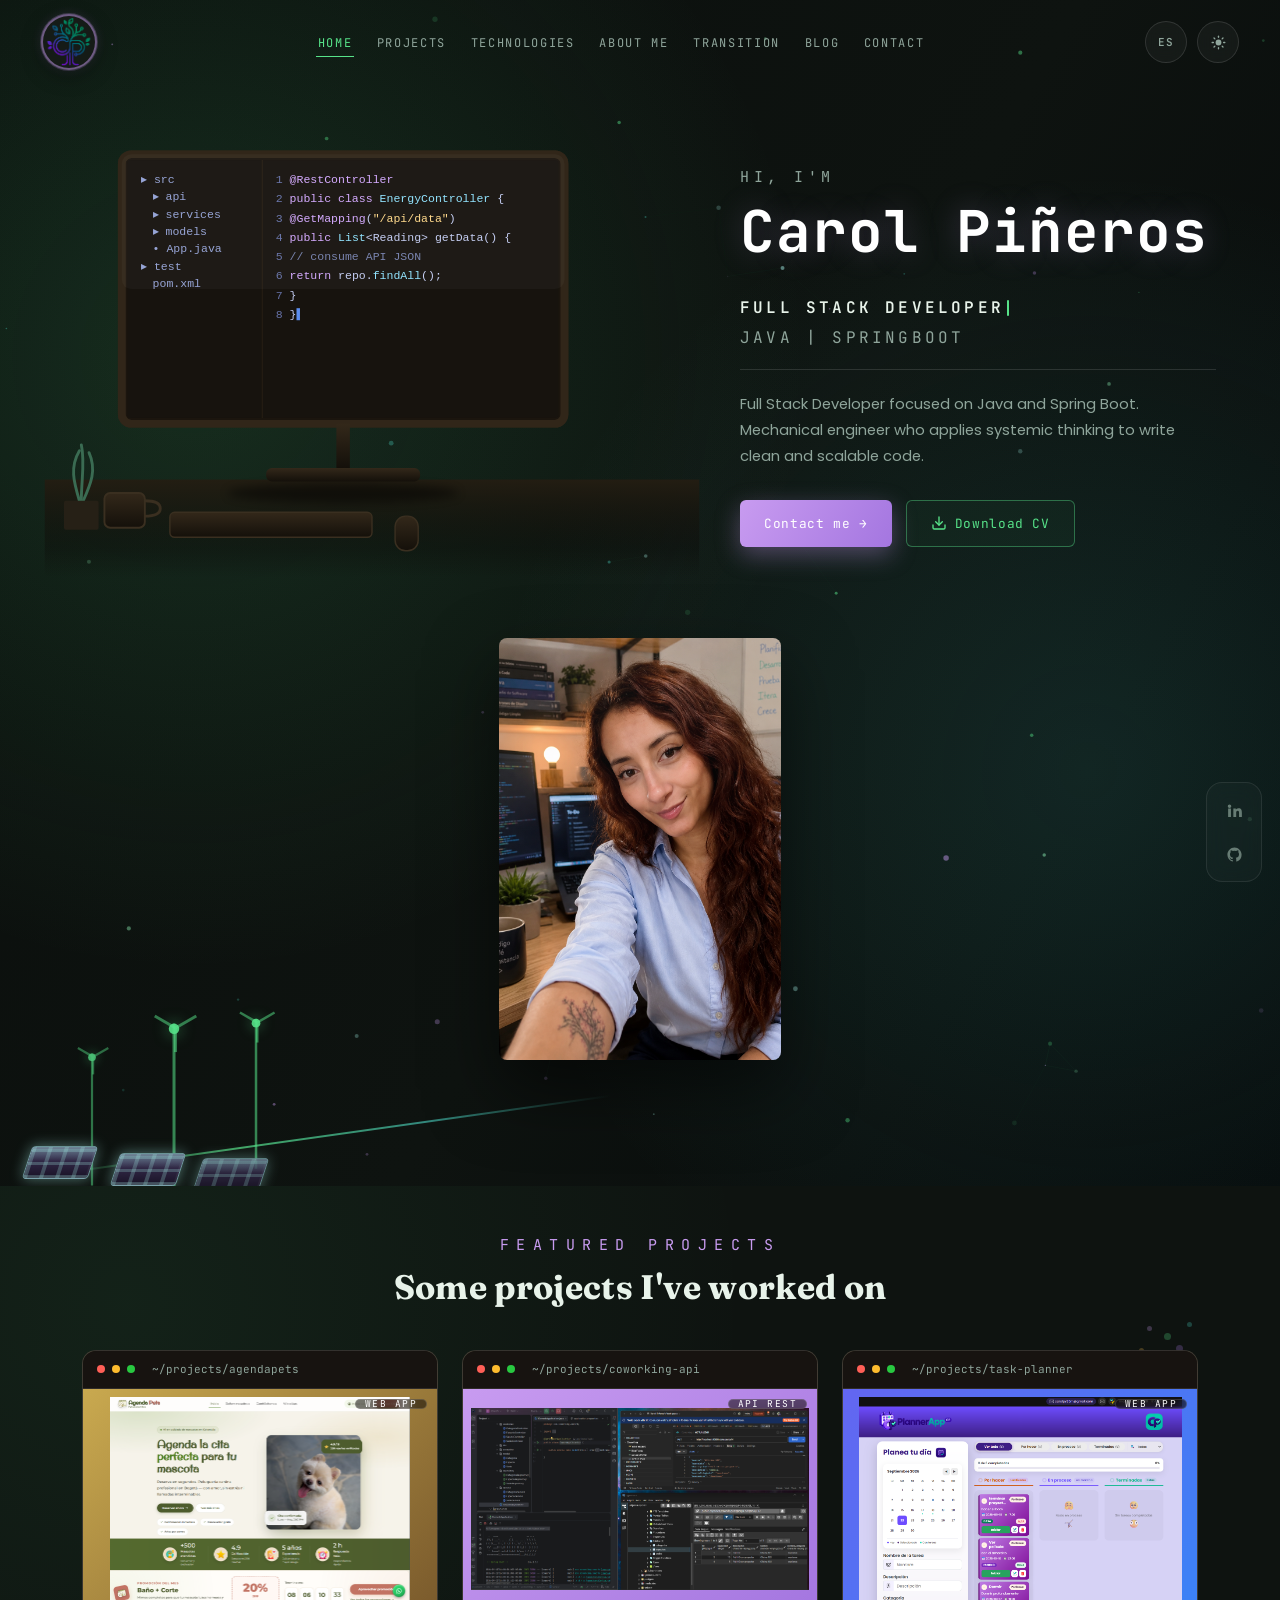
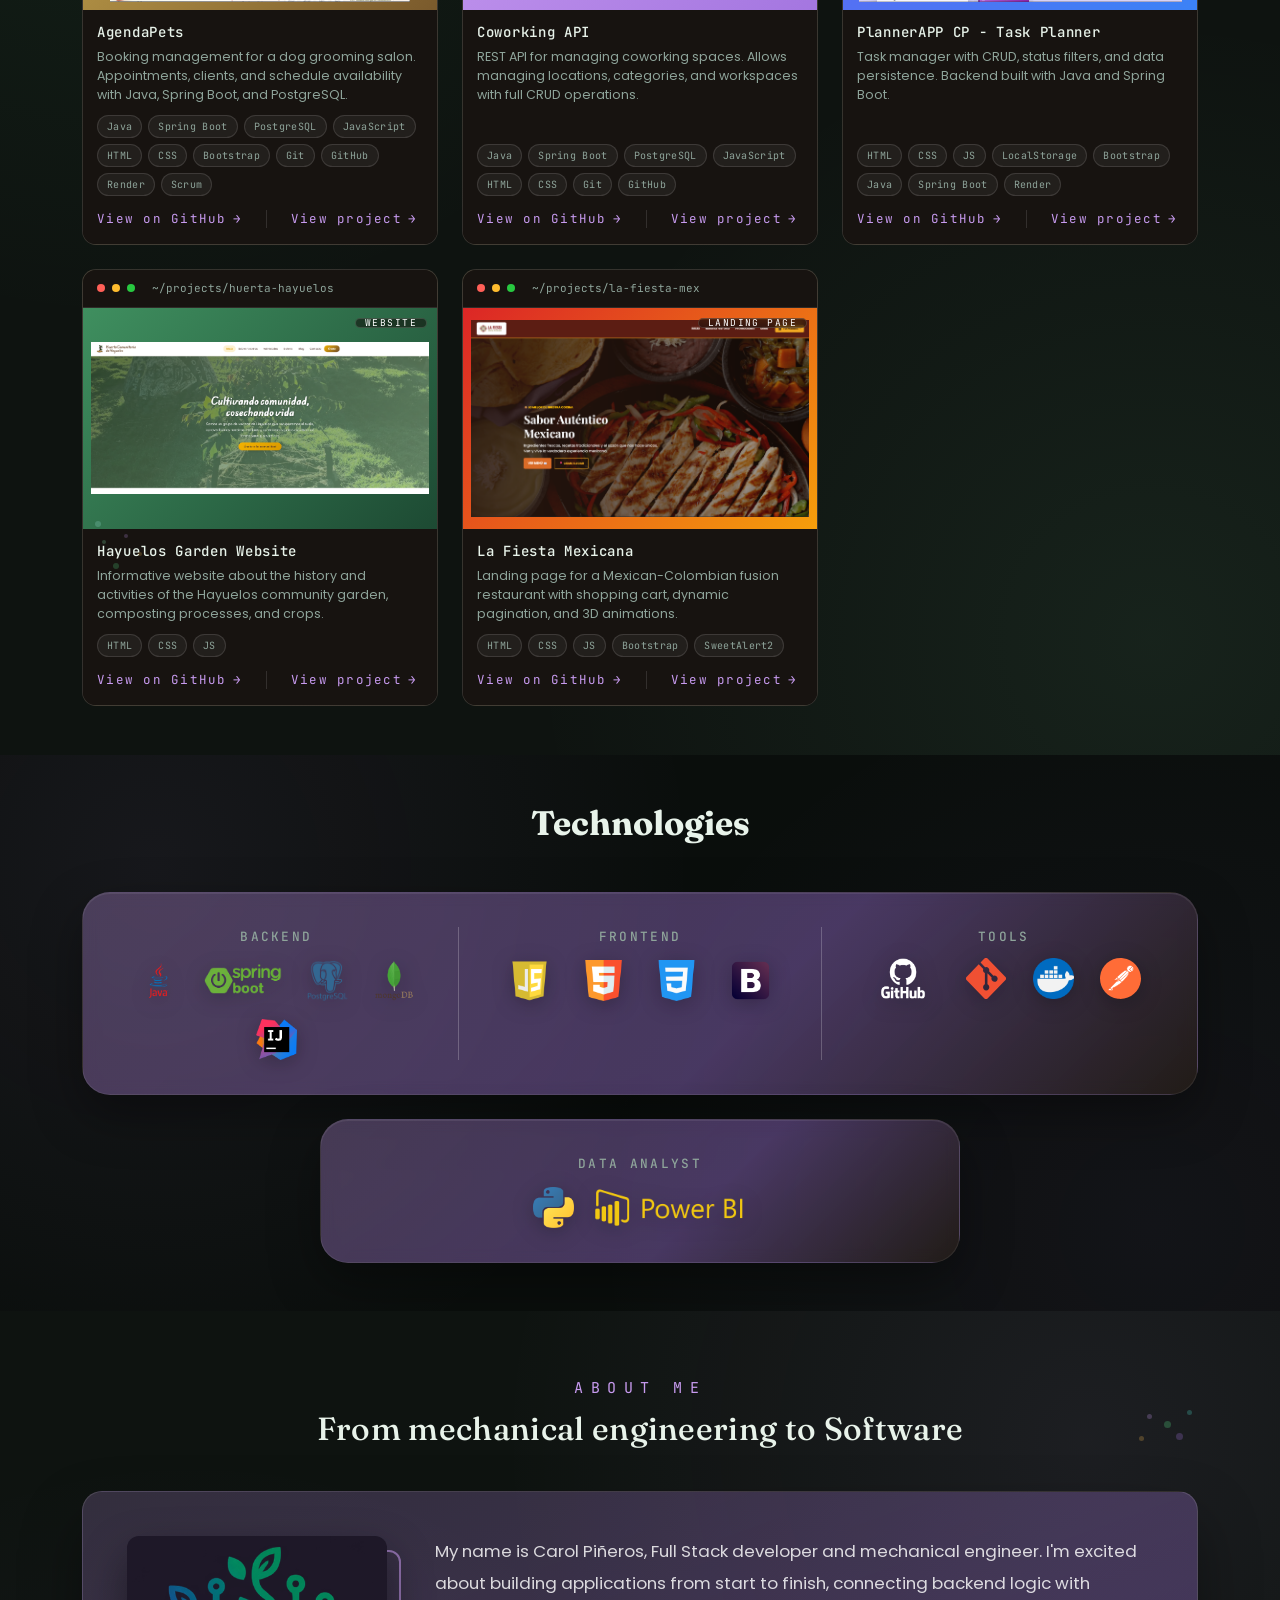
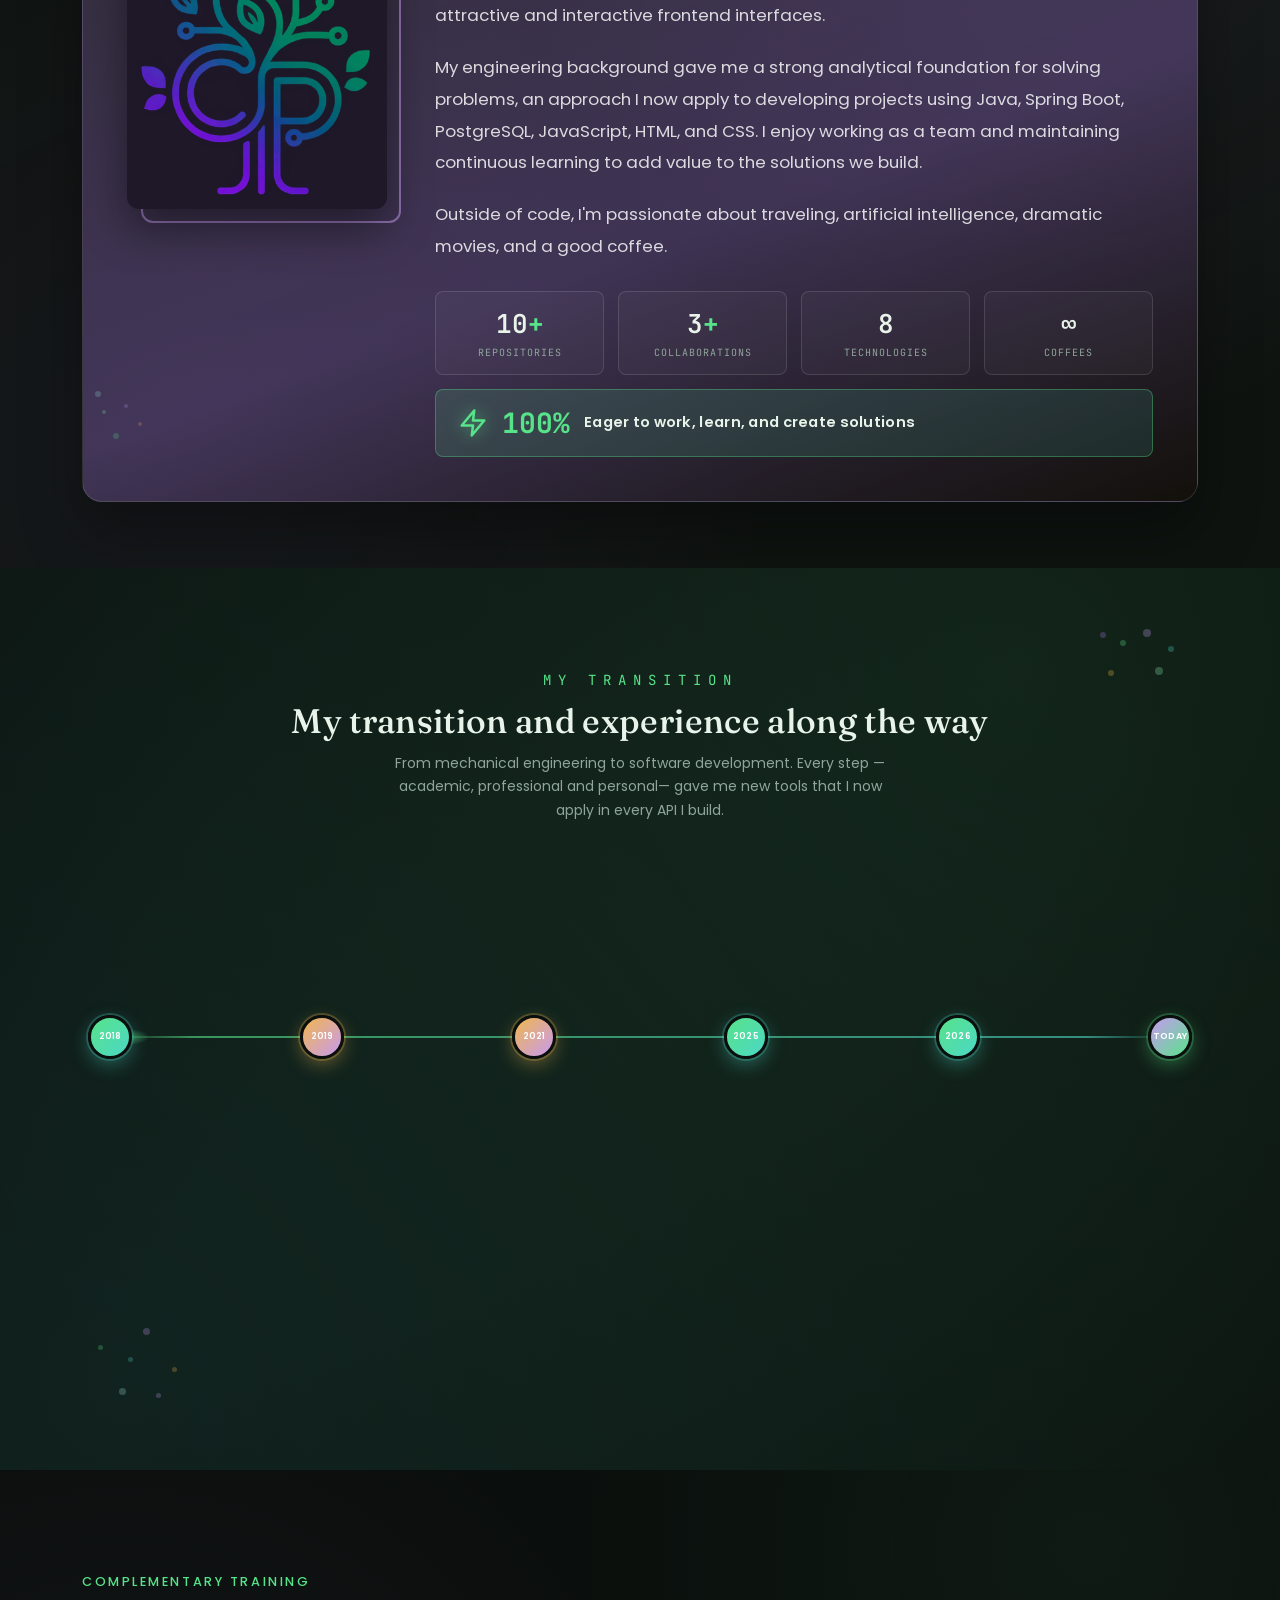
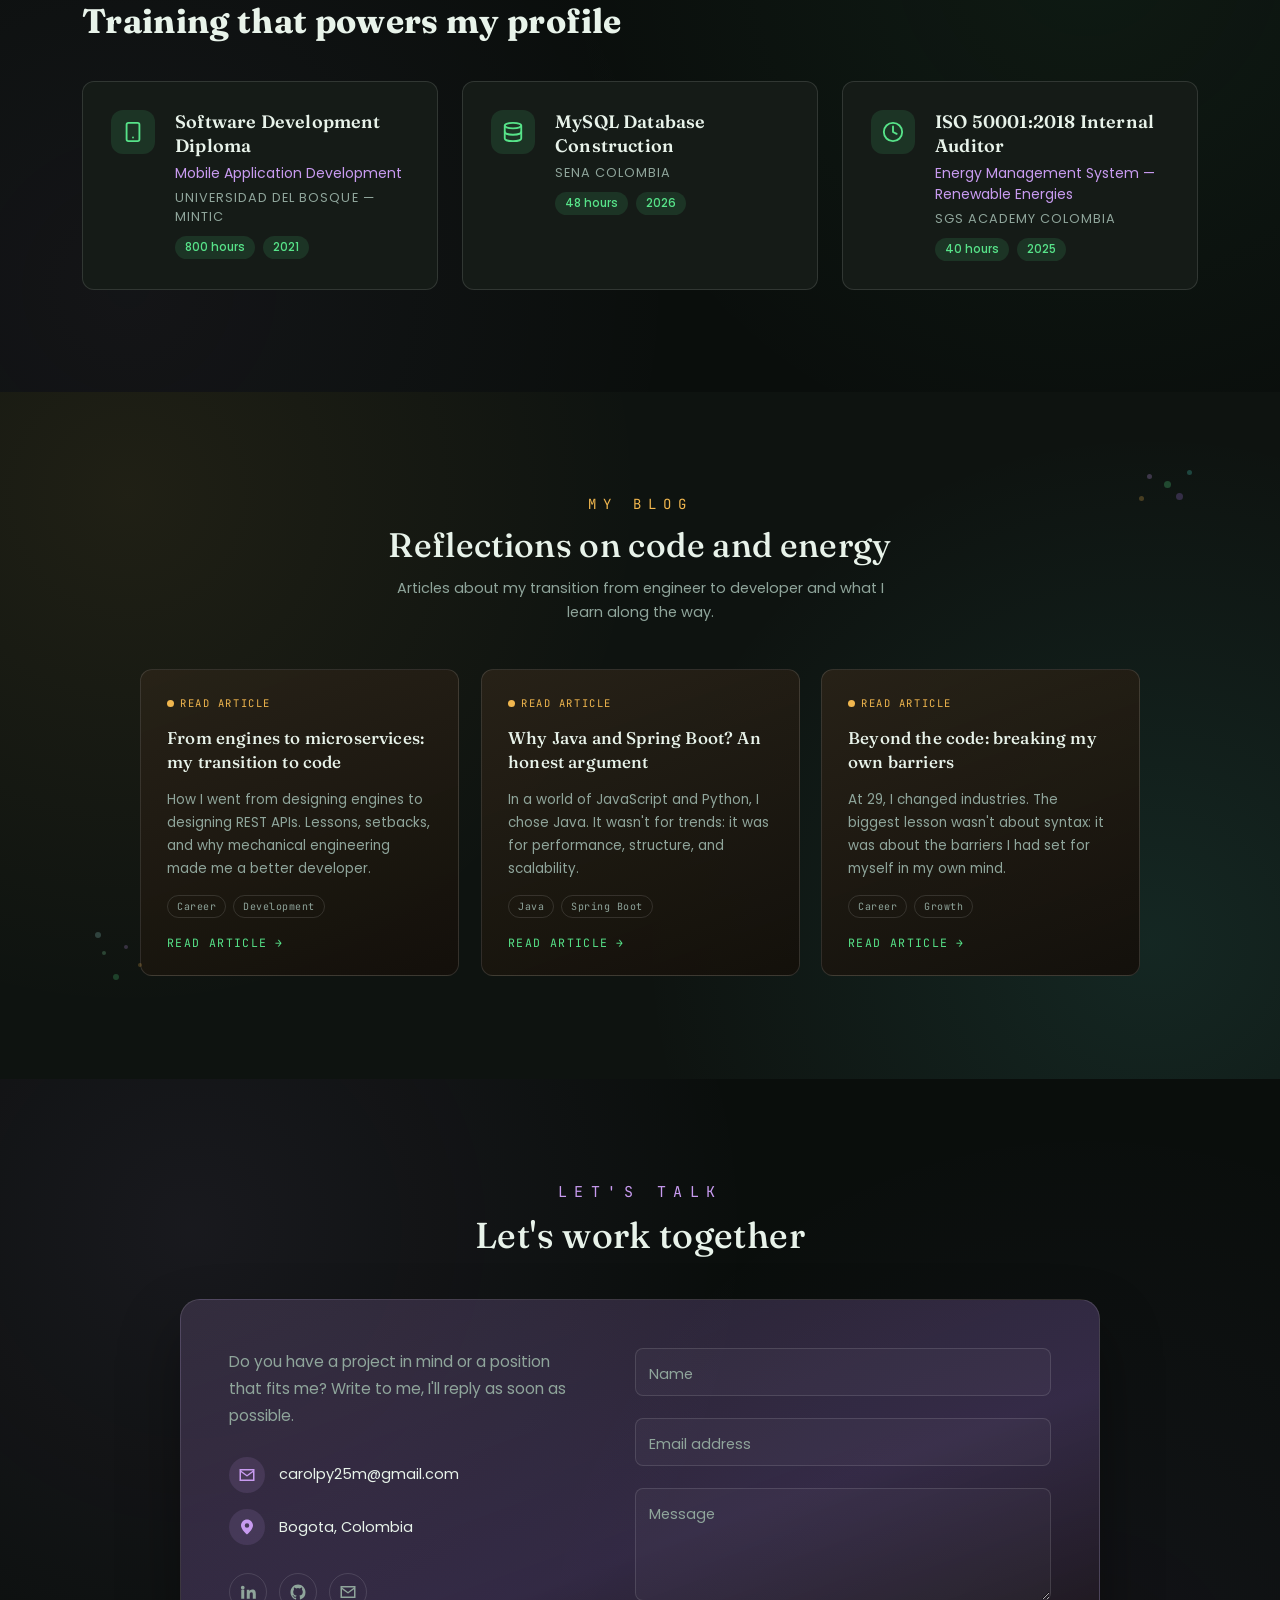
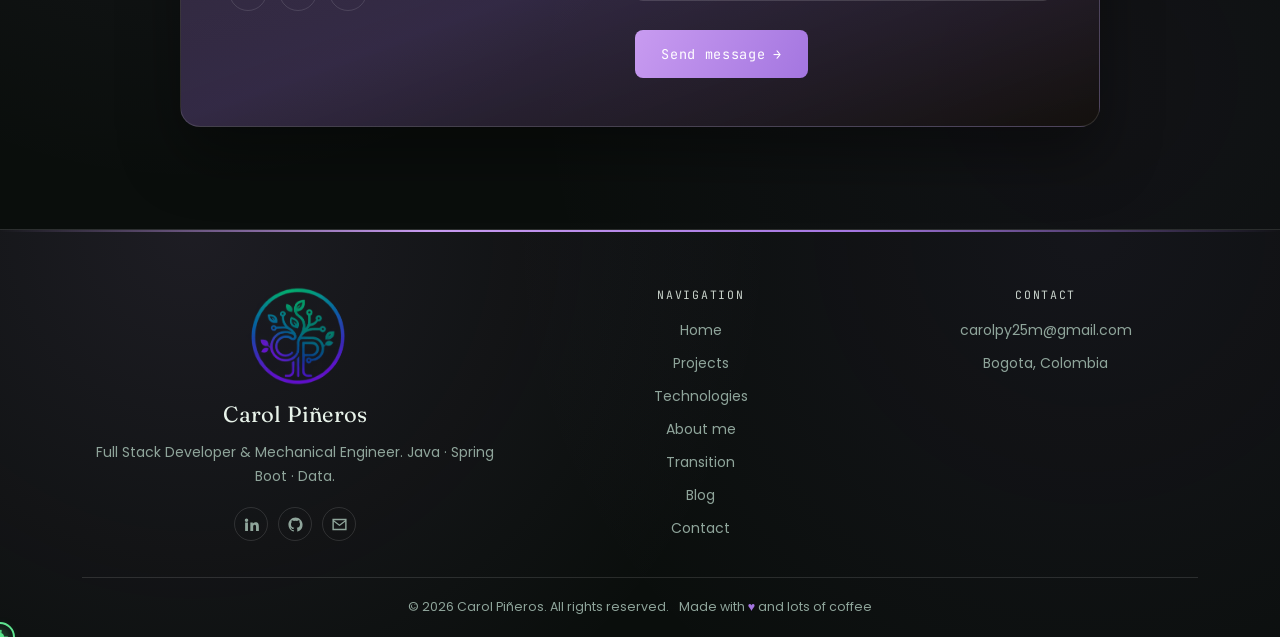
==== index-en.html @ 05fbf605 "correccion boton ver proyectos" ====
<!DOCTYPE html>
<html lang="en" data-theme="dark">

<head>
    <meta charset="UTF-8">
    <meta name="viewport" content="width=device-width, initial-scale=1.0">
    <title>Carol Piñeros — Full Stack Developer</title>
    <link rel="icon" type="image/png" href="./assets/img/logo_deg_sombra.png">
    <meta name="description" content="Carol Piñeros' portfolio — Full Stack Developer specialized in Java, Spring Boot, and backend development.">
    <meta name="keywords" content="Carol Pineros, Full Stack Developer, Java, Spring Boot, Backend, Bogota, Colombia, portfolio">
    <meta property="og:title" content="Carol Piñeros — Full Stack Developer">
    <meta property="og:description" content="Full Stack Developer specialized in Java and Spring Boot. Mechanical engineer with systemic thinking to build scalable solutions.">
    <meta property="og:type" content="website">
    <meta property="og:locale" content="en_US">
    <link rel="alternate" hreflang="en" href="index-en.html">
    <link rel="alternate" hreflang="es" href="index.html">
    <script>document.documentElement.classList.add('js-enabled');</script>
    <link href="https://fonts.googleapis.com/css2?family=Fraunces:opsz,wght@9..144,500;9..144,600;9..144,700&family=Poppins:wght@300;400;500;600;700&family=JetBrains+Mono:wght@400;500;600&display=swap" rel="stylesheet">
    <link href="https://cdn.jsdelivr.net/npm/bootstrap@5.3.2/dist/css/bootstrap.min.css" rel="stylesheet">
    <link rel="stylesheet" href="CSS/base/variables.css">
    <link rel="stylesheet" href="CSS/base/typography.css">
    <link rel="stylesheet" href="CSS/base/general.css">
    <link rel="stylesheet" href="CSS/secciones/nav-hero.css">
    <link rel="stylesheet" href="CSS/secciones/proyectos.css">
    <link rel="stylesheet" href="CSS/secciones/tecnologias.css">
    <link rel="stylesheet" href="CSS/secciones/sobre-mi.css">
    <link rel="stylesheet" href="CSS/secciones/contacto.css">
    <link rel="stylesheet" href="CSS/secciones/footer.css">
    <link rel="stylesheet" href="CSS/secciones/site-nav.css">
    <link rel="stylesheet" href="CSS/secciones/custom-cursor.css">
    <link rel="stylesheet" href="CSS/secciones/timeline.css">
    <link rel="stylesheet" href="CSS/secciones/formacion.css">
    <link rel="stylesheet" href="CSS/secciones/blog.css">
    <link rel="stylesheet" href="CSS/secciones/layout.css">
</head>

<body class="site-page">

<!-- ====================================================================
     NAVIGATION — minimalist navbar (desktop + mobile)
     ==================================================================== -->
<header class="site-nav" id="site-nav">
    <div class="site-nav-inner">

        <a class="nav-logo" href="#inicio" aria-label="Go to top">
            <img src="./assets/img/logo_minimalista.png" alt="Logo Carol Piñeros">
        </a>

        <nav class="nav-menu-wrap" aria-label="Main navigation">
            <ul class="nav-menu">
                <li><a href="#inicio" class="active">Home</a></li>
                <li><a href="#proyectos">Projects</a></li>
                <li><a href="#tecnologias">Technologies</a></li>
                <li><a href="#sobre-mi">About me</a></li>
                <li><a href="#timeline">Transition</a></li>
                <li><a href="#blog">Blog</a></li>
                <li><a href="#contacto">Contact</a></li>
            </ul>
        </nav>

        <div class="nav-actions">
            <a href="index.html" class="lang-toggle" aria-label="Cambiar a español" title="Español">ES</a>
            <button class="theme-toggle" aria-label="Toggle theme">
                <svg class="icon-sun" viewBox="0 0 24 24" fill="currentColor" aria-hidden="true"><circle cx="12" cy="12" r="4.1"/><g><rect x="11.05" y="2.1" width="1.9" height="3.6" rx="0.95"/><rect x="11.05" y="2.1" width="1.9" height="3.6" rx="0.95" transform="rotate(45 12 12)"/><rect x="11.05" y="2.1" width="1.9" height="3.6" rx="0.95" transform="rotate(90 12 12)"/><rect x="11.05" y="2.1" width="1.9" height="3.6" rx="0.95" transform="rotate(135 12 12)"/><rect x="11.05" y="2.1" width="1.9" height="3.6" rx="0.95" transform="rotate(180 12 12)"/><rect x="11.05" y="2.1" width="1.9" height="3.6" rx="0.95" transform="rotate(225 12 12)"/><rect x="11.05" y="2.1" width="1.9" height="3.6" rx="0.95" transform="rotate(270 12 12)"/><rect x="11.05" y="2.1" width="1.9" height="3.6" rx="0.95" transform="rotate(315 12 12)"/></g></svg>
                <svg class="icon-moon" viewBox="0 0 24 24" fill="currentColor" aria-hidden="true"><path d="M12 3a9 9 0 1 0 9 9 8 8 0 0 1-9-9Z"/></svg>
            </button>
            <button class="nav-toggle" id="nav-toggle" aria-label="Open menu" aria-expanded="false" aria-controls="nav-drawer">
                <span></span><span></span><span></span>
            </button>
        </div>

    </div>
</header>

<!-- Mobile full-screen drawer -->
<div class="nav-drawer" id="nav-drawer" aria-hidden="true">
    <ul>
        <li><a href="#inicio">Home</a></li>
        <li><a href="#proyectos">Projects</a></li>
        <li><a href="#tecnologias">Technologies</a></li>
        <li><a href="#sobre-mi">About me</a></li>
        <li><a href="#timeline">Transition</a></li>
        <li><a href="#blog">Blog</a></li>
        <li><a href="#contacto">Contact</a></li>
    </ul>
</div>

<!-- Floating social links — bottom right corner -->
<div class="site-social" aria-label="Social networks">
    <a href="https://linkedin.com/in/carol-pineros-dev" target="_blank" rel="noopener" aria-label="LinkedIn">
        <svg viewBox="0 0 24 24"><path fill="currentColor" d="M4.98 3.5a2.5 2.5 0 1 1 0 5 2.5 2.5 0 0 1 0-5zM3 9h4v12H3V9zm7 0h3.8v1.7h.05c.53-1 1.83-2.05 3.77-2.05 4.03 0 4.78 2.65 4.78 6.1V21h-4v-5.6c0-1.34-.02-3.06-1.87-3.06-1.87 0-2.16 1.46-2.16 2.96V21h-4V9z"/></svg>
    </a>
    <a href="https://github.com/CarolPinerosTrujillo" target="_blank" rel="noopener" aria-label="GitHub">
        <svg viewBox="0 0 24 24"><path fill="currentColor" d="M12 2C6.48 2 2 6.58 2 12.25c0 4.53 2.87 8.37 6.84 9.73.5.1.68-.22.68-.49v-1.9c-2.78.62-3.37-1.36-3.37-1.36-.45-1.18-1.11-1.5-1.11-1.5-.9-.63.07-.62.07-.62 1 .07 1.53 1.06 1.53 1.06.9 1.57 2.34 1.12 2.91.86.09-.66.35-1.12.63-1.38-2.22-.26-4.56-1.14-4.56-5.05 0-1.12.39-2.03 1.03-2.75-.1-.26-.45-1.31.1-2.73 0 0 .84-.28 2.75 1.05a9.3 9.3 0 0 1 5 0c1.91-1.33 2.75-1.05 2.75-1.05.55 1.42.2 2.47.1 2.73.64.72 1.03 1.63 1.03 2.75 0 3.92-2.34 4.78-4.57 5.04.36.32.68.94.68 1.9v2.82c0 .27.18.6.69.49A10.03 10.03 0 0 0 22 12.25C22 6.58 17.52 2 12 2z"/></svg>
    </a>
</div>


<!-- ====================================================================
     HERO
     ==================================================================== -->
<section class="banner" id="inicio">
    <canvas id="energy-particles"></canvas>

    <div class="banner-inner">
        <div class="desk-scene">
            <svg viewBox="0 0 640 460" xmlns="http://www.w3.org/2000/svg">
                <defs>
                    <linearGradient id="metalGrad" x1="0" y1="0" x2="0" y2="1">
                        <stop offset="0" stop-color="var(--scene-metal-hi)"/>
                        <stop offset="1" stop-color="var(--scene-metal-lo)"/>
                    </linearGradient>
                    <linearGradient id="deskGrad" x1="0" y1="0" x2="0" y2="1">
                        <stop offset="0" stop-color="var(--scene-desk-hi)" stop-opacity=".95"/>
                        <stop offset=".7" stop-color="var(--scene-desk-lo)" stop-opacity=".35"/>
                        <stop offset="1" stop-color="var(--scene-desk-lo)" stop-opacity="0"/>
                    </linearGradient>
                    <filter id="softBlur" x="-50%" y="-50%" width="200%" height="200%">
                        <feGaussianBlur stdDeviation="5"/>
                    </filter>
                    <clipPath id="screenClip">
                        <rect x="66" y="26" width="448" height="268" rx="4"/>
                    </clipPath>
                </defs>
                <rect x="-20" y="358" width="680" height="102" fill="url(#deskGrad)"/>
                <ellipse cx="290" cy="372" rx="120" ry="10" fill="#000" opacity=".45" filter="url(#softBlur)"/>
                <g>
                    <path d="M16 380 C10 360 6 345 16 328" stroke="#3a6b52" stroke-width="3" fill="none" stroke-linecap="round"/>
                    <path d="M18 380 C18 358 22 340 18 322" stroke="#3a6b52" stroke-width="3" fill="none" stroke-linecap="round"/>
                    <path d="M20 380 C28 362 34 348 26 330" stroke="#3a6b52" stroke-width="3" fill="none" stroke-linecap="round"/>
                    <rect x="0" y="380" width="36" height="30" rx="2" fill="var(--scene-pot)"/>
                </g>
                <g>
                    <rect x="42" y="372" width="42" height="36" rx="6" fill="url(#metalGrad)" stroke="var(--scene-metal-line)" stroke-width="2"/>
                    <path d="M84 380 q16 0 16 8 t-16 8" fill="none" stroke="var(--scene-metal-line)" stroke-width="3"/>
                </g>
                <rect x="60" y="20" width="460" height="280" rx="10" fill="var(--scene-laptop)" stroke="var(--scene-lapedge)" stroke-width="8"/>
                <g clip-path="url(#screenClip)">
                    <rect x="66" y="26" width="448" height="268" fill="var(--scene-screen)"/>
                    <rect x="66" y="26" width="140" height="268" fill="var(--scene-screen)"/>
                    <line x1="206" y1="26" x2="206" y2="294" stroke="var(--scene-gutter)" stroke-width="1"/>
                    <text x="80" y="50" font-size="12" fill="#93a1d4">▸ src</text>
                    <text x="92" y="68" font-size="12" fill="#93a1d4">▸ api</text>
                    <text x="92" y="86" font-size="12" fill="#93a1d4">▸ services</text>
                    <text x="92" y="104" font-size="12" fill="#93a1d4">▸ models</text>
                    <text x="92" y="122" font-size="12" fill="#93a1d4">• App.java</text>
                    <text x="80" y="140" font-size="12" fill="#93a1d4">▸ test</text>
                    <text x="92" y="158" font-size="12" fill="#93a1d4">pom.xml</text>
                    <text x="220" y="50" font-size="12"><tspan fill="#6672a8">1  </tspan><tspan fill="#d3a8ff">@RestController</tspan></text>
                    <text x="220" y="70" font-size="12"><tspan fill="#6672a8">2  </tspan><tspan fill="#d3a8ff">public class</tspan><tspan fill="#8fe3ff"> EnergyController</tspan><tspan fill="#c3ccf2"> {</tspan></text>
                    <text x="220" y="90" font-size="12"><tspan fill="#6672a8">3  </tspan><tspan fill="#c3ccf2">  </tspan><tspan fill="#d3a8ff">@GetMapping</tspan><tspan fill="#c3ccf2">(</tspan><tspan fill="#ffd889">"/api/data"</tspan><tspan fill="#c3ccf2">)</tspan></text>
                    <text x="220" y="110" font-size="12"><tspan fill="#6672a8">4  </tspan><tspan fill="#c3ccf2">  </tspan><tspan fill="#d3a8ff">public</tspan><tspan fill="#8fe3ff"> List</tspan><tspan fill="#c3ccf2">&lt;Reading&gt; getData() {</tspan></text>
                    <text x="220" y="130" font-size="12"><tspan fill="#6672a8">5  </tspan><tspan fill="#7580ad">      // consume API JSON</tspan></text>
                    <text x="220" y="150" font-size="12"><tspan fill="#6672a8">6  </tspan><tspan fill="#c3ccf2">    </tspan><tspan fill="#d3a8ff">return</tspan><tspan fill="#c3ccf2"> repo.</tspan><tspan fill="#8fe3ff">findAll</tspan><tspan fill="#c3ccf2">();</tspan></text>
                    <text x="220" y="170" font-size="12"><tspan fill="#6672a8">7  </tspan><tspan fill="#c3ccf2">  }</tspan></text>
                    <text x="220" y="190" font-size="12"><tspan fill="#6672a8">8  </tspan><tspan fill="#c3ccf2">}</tspan><tspan class="cursor" fill="#5b8def">▌</tspan></text>
                </g>
                <rect x="60" y="20" width="460" height="280" rx="10" fill="none" stroke="var(--scene-lapedge)" stroke-width="8"/>
                <rect x="60" y="20" width="460" height="140" rx="10" fill="#ffffff" opacity=".03"/>
                <rect x="283" y="300" width="14" height="46" fill="url(#metalGrad)"/>
                <rect x="210" y="346" width="160" height="14" rx="6" fill="url(#metalGrad)"/>
                <rect x="110" y="392" width="210" height="26" rx="5" fill="url(#metalGrad)" stroke="var(--scene-metal-line)" stroke-width="1.5"/>
                <rect x="344" y="396" width="24" height="36" rx="11" fill="url(#metalGrad)" stroke="var(--scene-metal-line)" stroke-width="1.5"/>
            </svg>
        </div>

        <div class="content">
            <div class="eyebrow">HI, I'M</div>
            <h1 class="name">Carol Piñeros</h1>
            <div class="role">
                <b id="typewriter-role" data-phrases="FULL STACK DEVELOPER|JAVA & SPRING BOOT|MECHANICAL ENGINEER">FULL STACK DEVELOPER</b><br>
                JAVA&nbsp;|&nbsp;SPRINGBOOT
            </div>
            <p class="intro">
                Full Stack Developer focused on Java and Spring Boot. Mechanical engineer who applies systemic thinking to write clean and scalable code.
            </p>
            <div class="cta-group">
                <a href="#contacto" class="btn-cta btn-primary-cta">Contact me →</a>
                <a href="./assets/documents/CV_CarolPineros_EN.pdf" class="btn-cta btn-cv" target="_blank" rel="noopener">
                    <svg viewBox="0 0 24 24" width="16" height="16" fill="none" stroke="currentColor" stroke-width="2" stroke-linecap="round" stroke-linejoin="round"><path d="M21 15v4a2 2 0 0 1-2 2H5a2 2 0 0 1-2-2v-4"/><polyline points="7 10 12 15 17 10"/><line x1="12" y1="15" x2="12" y2="3"/></svg>
                    Download CV
                </a>
            </div>
        </div>

        <div class="photo-card" style="background-image:url('./assets/img/carol2.png');">
            <div class="card-shine"></div>
        </div>
    </div>

    <div class="energy-scene">
        <div class="diagonal-glow"></div>
        <div class="turbine t1"><div class="pole"></div><div class="hub"></div><div class="blades"><div class="blade"></div><div class="blade"></div><div class="blade"></div></div></div>
        <div class="turbine t2"><div class="pole"></div><div class="hub"></div><div class="blades"><div class="blade"></div><div class="blade"></div><div class="blade"></div></div></div>
        <div class="turbine t3"><div class="pole"></div><div class="hub"></div><div class="blades"><div class="blade"></div><div class="blade"></div><div class="blade"></div></div></div>
        <div class="solar">
            <div class="panel p3"></div>
            <div class="panel p2"></div>
            <div class="panel p1"></div>
        </div>
    </div>
</section>


<!-- ====================================================================
     PROJECTS — 3 per row
     ==================================================================== -->
<section id="proyectos" class="py-5 proj-section has-particles">
    <div class="container">
        <div class="proj-heading reveal">
            <div class="proj-eyebrow">FEATURED PROJECTS</div>
            <h2 class="proj-title">Some projects I've worked on</h2>
        </div>

        <div class="row g-4 proj-row">
            <!-- AgendaPets -->
            <div class="col-md-6 col-lg-4">
                <article class="proj-card reveal">
                    <div class="proj-winbar">
                        <span class="dot dot-r"></span><span class="dot dot-y"></span><span class="dot dot-g"></span>
                        <span class="proj-path">~/projects/agendapets</span>
                    </div>
                    <a href="https://agenda-pets-pi.vercel.app/" class="proj-thumb-link" target="_blank" aria-label="View project AgendaPets">
                        <div class="proj-thumb proj-thumb--pets">
                            <span class="proj-tag">WEB APP</span>
                            <img src="./assets/img/agendapets.png" alt="AgendaPets" class="proj-img">
                        </div>
                    </a>
                    <div class="proj-body">
                        <h3 class="proj-name">AgendaPets</h3>
                        <p class="proj-desc">Booking management for a dog grooming salon. Appointments, clients, and schedule availability with Java, Spring Boot, and PostgreSQL.</p>
                        <div class="proj-stack">
                            <span class="chip">Java</span><span class="chip">Spring Boot</span><span class="chip">PostgreSQL</span><span class="chip">JavaScript</span><span class="chip">HTML</span><span class="chip">CSS</span><span class="chip">Bootstrap</span><span class="chip">Git</span><span class="chip">GitHub</span><span class="chip">Render</span><span class="chip">Scrum</span>
                        </div>
                        <div class="proj-actions">
                            <a href="https://github.com/AgendaPets" class="proj-link" target="_blank" rel="noopener"><span>View on GitHub</span> <span class="arrow">→</span></a>
                            <a href="https://agenda-pets-pi.vercel.app/" class="proj-link" target="_blank"><span>View project</span> <span class="arrow">→</span></a>
                        </div>
                    </div>
                </article>
            </div>

            <!-- Coworking API -->
            <div class="col-md-6 col-lg-4">
                <article class="proj-card reveal reveal-delay-1">
                    <div class="proj-winbar">
                        <span class="dot dot-r"></span><span class="dot dot-y"></span><span class="dot dot-g"></span>
                        <span class="proj-path">~/projects/coworking-api</span>
                    </div>
                    <a href="https://github.com/CarolPinerosTrujillo/Coworking_API_Java" class="proj-thumb-link" target="_blank" aria-label="View project Coworking API">
                        <div class="proj-thumb proj-thumb--energy">
                            <span class="proj-tag">API REST</span>
                            <img src="./assets/img/coworkAPI.png" alt="Coworking API" class="proj-img">
                        </div>
                    </a>
                    <div class="proj-body">
                        <h3 class="proj-name">Coworking API</h3>
                        <p class="proj-desc">REST API for managing coworking spaces. Allows managing locations, categories, and workspaces with full CRUD operations.</p>
                        <div class="proj-stack">
                            <span class="chip">Java</span><span class="chip">Spring Boot</span><span class="chip">PostgreSQL</span><span class="chip">JavaScript</span><span class="chip">HTML</span><span class="chip">CSS</span><span class="chip">Git</span><span class="chip">GitHub</span>
                        </div>
                        <div class="proj-actions">
                            <a href="https://github.com/CarolPinerosTrujillo/Coworking_API_Java" class="proj-link" target="_blank" rel="noopener"><span>View on GitHub</span> <span class="arrow">→</span></a>
                            <a href="https://github.com/CarolPinerosTrujillo/Coworking_API_Java" class="proj-link" target="_blank"><span>View project</span> <span class="arrow">→</span></a>
                        </div>
                    </div>
                </article>
            </div>

            <!-- Task Planner -->
            <div class="col-md-6 col-lg-4">
                <article class="proj-card reveal reveal-delay-2">
                    <div class="proj-winbar">
                        <span class="dot dot-r"></span><span class="dot dot-y"></span><span class="dot dot-g"></span>
                        <span class="proj-path">~/projects/task-planner</span>
                    </div>
                    <a href="https://carolpinerostrujillo.github.io/Web_planificadorTareas/" class="proj-thumb-link" target="_blank" aria-label="View project Task Planner">
                        <div class="proj-thumb proj-thumb--planner">
                            <span class="proj-tag">WEB APP</span>
                            <img src="./assets/img/plannerapp.png" alt="Task Planner" class="proj-img">
                        </div>
                    </a>
                    <div class="proj-body">
                        <h3 class="proj-name">PlannerAPP CP - Task Planner</h3>
                        <p class="proj-desc">Task manager with CRUD, status filters, and data persistence. Backend built with Java and Spring Boot.</p>
                        <div class="proj-stack">
                            <span class="chip">HTML</span><span class="chip">CSS</span><span class="chip">JS</span><span class="chip">LocalStorage</span><span class="chip">Bootstrap</span>
                            <span class="chip">Java</span><span class="chip">Spring Boot</span><span class="chip">Render</span>
                        </div>
                        <div class="proj-actions">
                            <a href="https://github.com/CarolPinerosTrujillo/Web_planificadorTareas" class="proj-link" target="_blank" rel="noopener"><span>View on GitHub</span> <span class="arrow">→</span></a>
                            <a href="https://carolpinerostrujillo.github.io/Web_planificadorTareas/" class="proj-link" target="_blank"><span>View project</span> <span class="arrow">→</span></a>
                        </div>
                    </div>
                </article>
            </div>

            <!-- Huerta Hayuelos -->
            <div class="col-md-6 col-lg-4">
                <article class="proj-card reveal">
                    <div class="proj-winbar">
                        <span class="dot dot-r"></span><span class="dot dot-y"></span><span class="dot dot-g"></span>
                        <span class="proj-path">~/projects/huerta-hayuelos</span>
                    </div>
                    <a href="https://carolpinerostrujillo.github.io/HuertaComunitaria/" class="proj-thumb-link" target="_blank" aria-label="View project Huerta Hayuelos">
                        <div class="proj-thumb proj-thumb--garden">
                            <span class="proj-tag">WEBSITE</span>
                            <img src="./assets/img/huertahayuelosweb.png" alt="Huerta Hayuelos" class="proj-img">
                        </div>
                    </a>
                    <div class="proj-body">
                        <h3 class="proj-name">Hayuelos Garden Website</h3>
                        <p class="proj-desc">Informative website about the history and activities of the Hayuelos community garden, composting processes, and crops.</p>
                        <div class="proj-stack">
                            <span class="chip">HTML</span><span class="chip">CSS</span><span class="chip">JS</span>
                        </div>
                        <div class="proj-actions">
                            <a href="https://github.com/CarolPinerosTrujillo/HuertaComunitaria" class="proj-link" target="_blank" rel="noopener"><span>View on GitHub</span> <span class="arrow">→</span></a>
                            <a href="https://carolpinerostrujillo.github.io/HuertaComunitaria/" target="_blank" class="proj-link"><span>View project</span> <span class="arrow">→</span></a>
                        </div>
                    </div>
                </article>
            </div>

            <!-- La Fiesta Mexicana -->
            <div class="col-md-6 col-lg-4">
                <article class="proj-card reveal reveal-delay-1">
                    <div class="proj-winbar">
                        <span class="dot dot-r"></span><span class="dot dot-y"></span><span class="dot dot-g"></span>
                        <span class="proj-path">~/projects/la-fiesta-mex</span>
                    </div>
                    <a href="https://carolpinerostrujillo.github.io/Hackaton-Landingpage-LaFiestaMex/" class="proj-thumb-link" target="_blank" aria-label="View project La Fiesta Mexicana">
                        <div class="proj-thumb proj-thumb--fiesta">
                            <span class="proj-tag">LANDING PAGE</span>
                            <img src="./assets/img/LafiestaMex.png" alt="La Fiesta Mexicana" class="proj-img">
                        </div>
                    </a>
                    <div class="proj-body">
                        <h3 class="proj-name">La Fiesta Mexicana</h3>
                        <p class="proj-desc">Landing page for a Mexican-Colombian fusion restaurant with shopping cart, dynamic pagination, and 3D animations.</p>
                        <div class="proj-stack">
                            <span class="chip">HTML</span><span class="chip">CSS</span><span class="chip">JS</span><span class="chip">Bootstrap</span><span class="chip">SweetAlert2</span>
                        </div>
                        <div class="proj-actions">
                            <a href="https://github.com/CarolPinerosTrujillo/Hackaton-Landingpage-LaFiestaMex" class="proj-link" target="_blank" rel="noopener"><span>View on GitHub</span> <span class="arrow">→</span></a>
                            <a href="https://carolpinerostrujillo.github.io/Hackaton-Landingpage-LaFiestaMex/" class="proj-link" target="_blank"><span>View project</span> <span class="arrow">→</span></a>
                        </div>
                    </div>
                </article>
            </div>
        </div>
    </div>
</section>


<!-- ====================================================================
     TECHNOLOGIES
     ==================================================================== -->
<section id="tecnologias" class="py-5 bg-section tech-section">
    <div class="container text-center">
        <h2 class="fw-bold mb-5 tech-title reveal">Technologies</h2>

        <div class="tech-card mb-4 mx-auto reveal">
            <div class="tech-card-inner">
                <div class="tech-group">
                    <span class="tech-label">Backend</span>
                    <div class="tech-icons">
                        <img src="./assets/icons/java.png" alt="Java" title="Java">
                        <img src="./assets/icons/spring.png" alt="Spring Boot" title="Spring Boot">
                        <img src="./assets/icons/postgresql.png" alt="PostgreSQL" title="PostgreSQL">
                        <img src="./assets/icons/mongodb.png" alt="MongoDB" title="MongoDB">
                        <img src="./assets/icons/intellij.png" alt="IntelliJ IDEA" title="IntelliJ IDEA">
                    </div>
                </div>
                <div class="tech-divider"></div>
                <div class="tech-group">
                    <span class="tech-label">Frontend</span>
                    <div class="tech-icons">
                        <img src="./assets/icons/javascript.png" alt="JavaScript" title="JavaScript">
                        <img src="./assets/icons/html5.png" alt="HTML5" title="HTML5">
                        <img src="./assets/icons/css-3.png" alt="CSS3" title="CSS3">
                        <img src="./assets/icons/bootstrap.png" alt="Bootstrap" title="Bootstrap">
                    </div>
                </div>
                <div class="tech-divider"></div>
                <div class="tech-group tech-group--tools">
                    <span class="tech-label">Tools</span>
                    <div class="tech-icons">
                        <img src="./assets/icons/gitHub-logo.png" alt="GitHub" title="GitHub">
                        <img src="./assets/icons/git.svg" alt="Git" title="Git">
                        <img src="./assets/icons/docker.png" alt="Docker" title="Docker">
                        <img src="./assets/icons/postman.svg" alt="Postman" title="Postman">
                    </div>
                </div>
            </div>
        </div>

        <div class="tech-card mx-auto reveal" style="max-width:640px;">
            <div class="tech-card-inner tech-card-inner--single">
                <div class="tech-group">
                    <span class="tech-label">Data Analyst</span>
                    <div class="tech-icons">
                        <img src="./assets/icons/python.png" alt="Python" title="Python">
                        <img src="./assets/icons/powerbi.png" alt="Power BI" title="Power BI">
                    </div>
                </div>
            </div>
        </div>
    </div>
</section>


<!-- ====================================================================
     ABOUT ME — with statistics
     ==================================================================== -->
<section id="sobre-mi" class="about-section has-particles">
    <div class="container">
        <div class="proj-heading reveal">
            <div class="proj-eyebrow">ABOUT ME</div>
            <h2 class="about-title">From mechanical engineering to Software</h2>
        </div>

        <div class="about-card reveal">
            <div class="about-grid">
                <div class="about-photo-wrap">
                    <div class="about-photo" style="background-image:url('./assets/img/logo_minimalista.png');"></div>
                </div>
                <div class="about-text">
                    <p>
                        My name is Carol Piñeros, Full Stack developer and mechanical engineer.
                        I'm excited about building applications from start to finish, connecting
                        backend logic with attractive and interactive frontend interfaces.
                    </p>
                    <p>
                        My engineering background gave me a strong analytical foundation for solving
                        problems, an approach I now apply to developing projects using Java, Spring Boot,
                        PostgreSQL, JavaScript, HTML, and CSS. I enjoy working as a team and maintaining
                        continuous learning to add value to the solutions we build.
                    </p>
                    <p>
                        Outside of code, I'm passionate about traveling, artificial intelligence,
                        dramatic movies, and a good coffee.
                    </p>

                    <div class="about-stats reveal">
                        <div class="stat-box">
                            <span class="stat-value">10<span class="stat-suffix">+</span></span>
                            <span class="stat-label">Repositories</span>
                        </div>
                        <div class="stat-box">
                            <span class="stat-value">3<span class="stat-suffix">+</span></span>
                            <span class="stat-label">Collaborations</span>
                        </div>
                        <div class="stat-box">
                            <span class="stat-value">8</span>
                            <span class="stat-label">Technologies</span>
                        </div>
                        <div class="stat-box">
                            <span class="stat-value">∞</span>
                            <span class="stat-label">Coffees</span>
                        </div>
                        <div class="stat-100">
                            <svg viewBox="0 0 24 24" fill="none" stroke="currentColor" stroke-width="2" stroke-linecap="round" stroke-linejoin="round"><polyline points="13 2 3 14 12 14 11 22 21 10 12 10 13 2"/></svg>
                            <span class="stat-100-value">100%</span>
                            <span class="stat-100-text">Eager to work, learn, and create solutions</span>
                        </div>
                    </div>
                </div>
            </div>
        </div>
    </div>
</section>


<!-- ====================================================================
     TIMELINE — My Transition
     ==================================================================== -->
<section id="timeline" class="timeline-section has-particles">
    <div class="container">
        <div class="reveal">
            <div class="timeline-eyebrow">MY TRANSITION</div>
            <h2 class="timeline-title">My transition and experience along the way</h2>
            <p class="timeline-sub">
                From mechanical engineering to software development. Every step —academic,
                professional and personal— gave me new tools that I now apply in every API I build.
            </p>
        </div>

        <div class="timeline reveal">
            <div class="timeline-progress"></div>

            <!-- 2018 — Engineering -->
            <div class="timeline-item" data-type="transition">
                <div class="timeline-bubble">2018</div>
                <div class="timeline-header">
                    <div class="timeline-header-text">
                        <p class="timeline-header-role">Mechanical Engineering Student</p>
                        <p class="timeline-header-org">Universidad Distrital F.J.C.</p>
                    </div>
                    <svg class="timeline-chevron" viewBox="0 0 24 24" fill="none" stroke="currentColor" stroke-width="2" stroke-linecap="round" stroke-linejoin="round"><polyline points="6 9 12 15 18 9"/></svg>
                </div>
                <div class="timeline-card">
                    <div class="timeline-role">
                        <svg viewBox="0 0 24 24" fill="none" stroke="var(--color-warm)" stroke-width="2"><circle cx="12" cy="12" r="10"/><path d="M12 6v6l4 2"/></svg>
                        Mechanical Engineering Student
                    </div>
                    <div class="timeline-org">Universidad Distrital F.J.C.</div>
                    <p class="timeline-desc">
                        The start of my engineering education. I discovered my passion for data,
                        energy, and solving complex problems. First contact with
                        MATLAB and numerical analysis.
                    </p>
                    <div class="timeline-tags">
                        <span class="timeline-tag timeline-tag--energy">Energy</span>
                        <span class="timeline-tag timeline-tag--tech">MATLAB</span>
                        <span class="timeline-tag">Thermodynamics</span>
                    </div>
                </div>
            </div>

            <!-- 2019 — HB SADELEC -->
            <div class="timeline-item" data-type="work">
                <div class="timeline-bubble">2019</div>
                <div class="timeline-header">
                    <div class="timeline-header-text">
                        <p class="timeline-header-role">Structural Designer</p>
                        <p class="timeline-header-org">HB SADELEC</p>
                    </div>
                    <svg class="timeline-chevron" viewBox="0 0 24 24" fill="none" stroke="currentColor" stroke-width="2" stroke-linecap="round" stroke-linejoin="round"><polyline points="6 9 12 15 18 9"/></svg>
                </div>
                <div class="timeline-card">
                    <div class="timeline-role">
                        <svg viewBox="0 0 24 24" fill="none" stroke="var(--color-warm)" stroke-width="2"><path d="M2 20h20"/><path d="M5 20V8l7-5 7 5v12"/><path d="M9 20v-6h6v6"/></svg>
                        Structural Designer
                    </div>
                    <div class="timeline-org">HB SADELEC</div>
                    <p class="timeline-desc">
                        Designed and verified steel structures in AutoCAD, ensuring correct project
                        execution without rework. Prepared work orders and technical documentation
                        to coordinate design and production areas.
                    </p>
                    <div class="timeline-tags">
                        <span class="timeline-tag timeline-tag--tech">AutoCAD</span>
                        <span class="timeline-tag timeline-tag--warm">Structures</span>
                        <span class="timeline-tag">Technical documentation</span>
                    </div>
                </div>
            </div>

            <!-- 2021 — EAAB -->
            <div class="timeline-item" data-type="work">
                <div class="timeline-bubble">2021</div>
                <div class="timeline-header">
                    <div class="timeline-header-text">
                        <p class="timeline-header-role">Maintenance Programming</p>
                        <p class="timeline-header-org">EAAB</p>
                    </div>
                    <svg class="timeline-chevron" viewBox="0 0 24 24" fill="none" stroke="currentColor" stroke-width="2" stroke-linecap="round" stroke-linejoin="round"><polyline points="6 9 12 15 18 9"/></svg>
                </div>
                <div class="timeline-card">
                    <div class="timeline-role">
                        <svg viewBox="0 0 24 24" fill="none" stroke="var(--color-warm)" stroke-width="2"><path d="M12 22s8-4 8-10V5l-8-3-8 3v7c0 6 8 10 8 10z"/></svg>
                        Maintenance Programming
                    </div>
                    <div class="timeline-org">EAAB — Bogotá Water and Sewerage Company</div>
                    <p class="timeline-desc">
                        Managed maintenance work orders in SAP PM, ensuring response times < 24h.
                        Analyzed KPIs and prepared reports for data-driven decision making.
                        Coordinated multidisciplinary teams, achieving 95% annual plan compliance.
                    </p>
                    <div class="timeline-tags">
                        <span class="timeline-tag timeline-tag--tech">SAP PM</span>
                        <span class="timeline-tag timeline-tag--energy">KPIs</span>
                        <span class="timeline-tag">Document management</span>
                    </div>
                </div>
            </div>

            <!-- 2025 — Code -->
            <div class="timeline-item" data-type="transition">
                <div class="timeline-bubble">2025</div>
                <div class="timeline-header">
                    <div class="timeline-header-text">
                        <p class="timeline-header-role">Code hooks me</p>
                        <p class="timeline-header-org">Self-directed exploration</p>
                    </div>
                    <svg class="timeline-chevron" viewBox="0 0 24 24" fill="none" stroke="currentColor" stroke-width="2" stroke-linecap="round" stroke-linejoin="round"><polyline points="6 9 12 15 18 9"/></svg>
                </div>
                <div class="timeline-card">
                    <div class="timeline-role">
                        <svg viewBox="0 0 24 24" fill="none" stroke="var(--color-tech)" stroke-width="2"><path d="M22 12h-4l-3 9L9 3l-3 9H2"/></svg>
                        Code hooks me
                    </div>
                    <div class="timeline-org">Self-directed exploration</div>
                    <p class="timeline-desc">
                        My first line of code was a "Hello World" in Java. What started as
                        curiosity turned into an obsession: building something from scratch, seeing how
                        it works under the hood. The decision was made.
                    </p>
                    <div class="timeline-tags">
                        <span class="timeline-tag timeline-tag--tech">Java</span>
                        <span class="timeline-tag">Hello World</span>
                        <span class="timeline-tag">Self-learning</span>
                    </div>
                </div>
            </div>

            <!-- 2026 — Bootcamp -->
            <div class="timeline-item" data-type="transition">
                <div class="timeline-bubble">2026</div>
                <div class="timeline-header">
                    <div class="timeline-header-text">
                        <p class="timeline-header-role">Full Stack Developer Bootcamp</p>
                        <p class="timeline-header-org">Generation Colombia</p>
                    </div>
                    <svg class="timeline-chevron" viewBox="0 0 24 24" fill="none" stroke="currentColor" stroke-width="2" stroke-linecap="round" stroke-linejoin="round"><polyline points="6 9 12 15 18 9"/></svg>
                </div>
                <div class="timeline-card">
                    <div class="timeline-role">
                        <svg viewBox="0 0 24 24" fill="none" stroke="var(--color-energy)" stroke-width="2"><rect x="2" y="3" width="20" height="14" rx="2"/><line x1="8" y1="21" x2="16" y2="21"/><line x1="12" y1="17" x2="12" y2="21"/></svg>
                        Full Stack Developer Bootcamp
                    </div>
                    <div class="timeline-org">Generation Colombia</div>
                    <p class="timeline-desc">
                        Full immersion in software development. Spring Boot, PostgreSQL,
                        REST APIs, agile methodologies. I built AgendaPets as a final
                        project and discovered that backend is where I want to be.
                    </p>
                    <div class="timeline-tags">
                        <span class="timeline-tag timeline-tag--tech">Spring Boot</span>
                        <span class="timeline-tag timeline-tag--tech">PostgreSQL</span>
                        <span class="timeline-tag">REST APIs</span>
                        <span class="timeline-tag">Agile</span>
                    </div>
                </div>
            </div>

            <!-- TODAY -->
            <div class="timeline-item" data-type="future">
                <div class="timeline-bubble">TODAY</div>
                <div class="timeline-header">
                    <div class="timeline-header-text">
                        <p class="timeline-header-role">Next step: your company</p>
                        <p class="timeline-header-org">Open to new opportunities</p>
                    </div>
                    <svg class="timeline-chevron" viewBox="0 0 24 24" fill="none" stroke="currentColor" stroke-width="2" stroke-linecap="round" stroke-linejoin="round"><polyline points="6 9 12 15 18 9"/></svg>
                </div>
                <div class="timeline-card">
                    <div class="timeline-role">
                        <svg viewBox="0 0 24 24" fill="none" stroke="var(--color-energy)" stroke-width="2"><circle cx="12" cy="12" r="10"/><polyline points="12 6 12 12 16 14"/></svg>
                        Next step: your company
                    </div>
                    <div class="timeline-org">Open to new opportunities</div>
                    <p class="timeline-desc">
                        I'm looking for my first role as a backend or full stack developer.
                        I want to bring my analytical thinking, energy, and ability to
                        learn fast to a team that builds solutions with purpose.
                    </p>
                    <div class="timeline-tags">
                        <span class="timeline-tag timeline-tag--energy">Looking for a job</span>
                        <span class="timeline-tag timeline-tag--tech">Java · Spring Boot</span>
                    </div>
                </div>
            </div>

        </div>
    </div>
</section>


<!-- ====================================================================
     COMPLEMENTARY TRAINING
     ==================================================================== -->
<section id="formacion" class="training-section">
    <div class="container">
        <div class="reveal">
            <div class="training-eyebrow">COMPLEMENTARY TRAINING</div>
            <h2 class="training-title">Training that powers my profile</h2>
        </div>

        <div class="training-grid">
            <!-- Software Development Diploma -->
            <div class="training-card reveal">
                <div class="training-icon">
                    <svg viewBox="0 0 24 24" fill="none" stroke="currentColor" stroke-width="2" stroke-linecap="round" stroke-linejoin="round"><rect x="5" y="2" width="14" height="20" rx="2" ry="2"/><line x1="12" y1="18" x2="12" y2="18.01"/></svg>
                </div>
                <div class="training-info">
                    <h3 class="training-name">Software Development Diploma</h3>
                    <p class="training-focus">Mobile Application Development</p>
                    <p class="training-org">Universidad del Bosque — MinTIC</p>
                    <div class="training-meta">
                        <span class="training-badge">800 hours</span>
                        <span class="training-badge">2021</span>
                    </div>
                </div>
            </div>

            <!-- MySQL -->
            <div class="training-card reveal">
                <div class="training-icon">
                    <svg viewBox="0 0 24 24" fill="none" stroke="currentColor" stroke-width="2" stroke-linecap="round" stroke-linejoin="round"><ellipse cx="12" cy="5" rx="9" ry="3"/><path d="M21 12c0 1.66-4 3-9 3s-9-1.34-9-3"/><path d="M3 5v14c0 1.66 4 3 9 3s9-1.34 9-3V5"/></svg>
                </div>
                <div class="training-info">
                    <h3 class="training-name">MySQL Database Construction</h3>
                    <p class="training-org">SENA Colombia</p>
                    <div class="training-meta">
                        <span class="training-badge">48 hours</span>
                        <span class="training-badge">2026</span>
                    </div>
                </div>
            </div>

            <!-- ISO 50001 -->
            <div class="training-card reveal">
                <div class="training-icon">
                    <svg viewBox="0 0 24 24" fill="none" stroke="currentColor" stroke-width="2" stroke-linecap="round" stroke-linejoin="round"><path d="M12 22c5.523 0 10-4.477 10-10S17.523 2 12 2 2 6.477 2 12s4.477 10 10 10z"/><path d="M12 6v6l4 2"/></svg>
                </div>
                <div class="training-info">
                    <h3 class="training-name">ISO 50001:2018 Internal Auditor</h3>
                    <p class="training-focus">Energy Management System — Renewable Energies</p>
                    <p class="training-org">SGS Academy Colombia</p>
                    <div class="training-meta">
                        <span class="training-badge">40 hours</span>
                        <span class="training-badge">2025</span>
                    </div>
                </div>
            </div>
        </div>
    </div>
</section>


<!-- ====================================================================
     BLOG
     ==================================================================== -->
<section id="blog" class="blog-section has-particles">
    <div class="container">
        <div class="reveal">
            <div class="blog-eyebrow">MY BLOG</div>
            <h2 class="blog-title">Reflections on code and energy</h2>
            <p class="blog-sub">
                Articles about my transition from engineer to developer and what I learn along the way.
            </p>
        </div>

        <div class="blog-grid">
            <article class="blog-card reveal" data-post="blog-post-1" tabindex="0" role="button" aria-haspopup="dialog" aria-label="Open article: From engines to microservices, my transition to code">
                <div class="blog-card-status blog-card-status--ready">Read article</div>
                <h3>From engines to microservices: my transition to code</h3>
                <p>How I went from designing engines to designing REST APIs. Lessons, setbacks, and why mechanical engineering made me a better developer.</p>
                <div class="blog-card-tags"><span>Career</span><span>Development</span></div>
                <span class="blog-card-action">Read article <span class="arrow">→</span></span>
            </article>
            <article class="blog-card reveal reveal-delay-1" data-post="blog-post-2" tabindex="0" role="button" aria-haspopup="dialog" aria-label="Open article: Why Java and Spring Boot? An honest argument">
                <div class="blog-card-status blog-card-status--ready">Read article</div>
                <h3>Why Java and Spring Boot? An honest argument</h3>
                <p>In a world of JavaScript and Python, I chose Java. It wasn't for trends: it was for performance, structure, and scalability.</p>
                <div class="blog-card-tags"><span>Java</span><span>Spring Boot</span></div>
                <span class="blog-card-action">Read article <span class="arrow">→</span></span>
            </article>
            <article class="blog-card reveal reveal-delay-2" data-post="blog-post-3" tabindex="0" role="button" aria-haspopup="dialog" aria-label="Open article: Beyond the code, breaking my own barriers">
                <div class="blog-card-status blog-card-status--ready">Read article</div>
                <h3>Beyond the code: breaking my own barriers</h3>
                <p>At 29, I changed industries. The biggest lesson wasn't about syntax: it was about the barriers I had set for myself in my own mind.</p>
                <div class="blog-card-tags"><span>Career</span><span>Growth</span></div>
                <span class="blog-card-action">Read article <span class="arrow">→</span></span>
            </article>
        </div>
    </div>
</section>


<!-- ====================================================================
     CONTACT
     ==================================================================== -->
<section id="contacto" class="contact-section">
    <div class="container">
        <div class="proj-heading reveal">
            <div class="proj-eyebrow">LET'S TALK</div>
            <h2 class="contact-title">Let's work together</h2>
        </div>

        <div class="contact-card reveal">
            <div class="contact-grid">
                <div class="contact-info-col">
                    <p class="contact-lead">
                        Do you have a project in mind or a position that fits me?
                        Write to me, I'll reply as soon as possible.
                    </p>
                    <ul class="contact-list">
                        <li>
                            <span class="contact-icon">
                                <svg viewBox="0 0 24 24" width="18" height="18"><path fill="currentColor" d="M2 4h20v16H2V4zm2 2v.01L12 12l8-5.99V6H4zm16 2.24-7.4 5.55a1 1 0 0 1-1.2 0L4 8.24V18h16V8.24z"/></svg>
                            </span>
                            <a href="mailto:carolpy25m@gmail.com">carolpy25m@gmail.com</a>
                        </li>
                        <li>
                            <span class="contact-icon">
                                <svg viewBox="0 0 24 24" width="18" height="18"><path fill="currentColor" d="M12 2C7.6 2 4 5.6 4 10c0 5.4 8 12 8 12s8-6.6 8-12c0-4.4-3.6-8-8-8zm0 11a3 3 0 1 1 0-6 3 3 0 0 1 0 6z"/></svg>
                            </span>
                            <span>Bogota, Colombia</span>
                        </li>
                    </ul>
                    <div class="contact-social">
                        <a href="https://linkedin.com/in/carol-pineros-dev" aria-label="LinkedIn" target="_blank" rel="noopener">
                            <svg viewBox="0 0 24 24" width="18" height="18"><path fill="currentColor" d="M4.98 3.5a2.5 2.5 0 1 1 0 5 2.5 2.5 0 0 1 0-5zM3 9h4v12H3V9zm7 0h3.8v1.7h.05c.53-1 1.83-2.05 3.77-2.05 4.03 0 4.78 2.65 4.78 6.1V21h-4v-5.6c0-1.34-.02-3.06-1.87-3.06-1.87 0-2.16 1.46-2.16 2.96V21h-4V9z"/></svg>
                        </a>
                        <a href="https://github.com/CarolPinerosTrujillo" target="_blank" rel="noopener" aria-label="GitHub">
                            <svg viewBox="0 0 24 24" width="18" height="18"><path fill="currentColor" d="M12 2C6.48 2 2 6.58 2 12.25c0 4.53 2.87 8.37 6.84 9.73.5.1.68-.22.68-.49v-1.9c-2.78.62-3.37-1.36-3.37-1.36-.45-1.18-1.11-1.5-1.11-1.5-.9-.63.07-.62.07-.62 1 .07 1.53 1.06 1.53 1.06.9 1.57 2.34 1.12 2.91.86.09-.66.35-1.12.63-1.38-2.22-.26-4.56-1.14-4.56-5.05 0-1.12.39-2.03 1.03-2.75-.1-.26-.45-1.31.1-2.73 0 0 .84-.28 2.75 1.05a9.3 9.3 0 0 1 5 0c1.91-1.33 2.75-1.05 2.75-1.05.55 1.42.2 2.47.1 2.73.64.72 1.03 1.63 1.03 2.75 0 3.92-2.34 4.78-4.57 5.04.36.32.68.94.68 1.9v2.82c0 .27.18.6.69.49A10.03 10.03 0 0 0 22 12.25C22 6.58 17.52 2 12 2z"/></svg>
                        </a>
                        <a href="mailto:carolpy25m@gmail.com" aria-label="Email">
                            <svg viewBox="0 0 24 24" width="18" height="18"><path fill="currentColor" d="M2 4h20v16H2V4zm2 2v.01L12 12l8-5.99V6H4zm16 2.24-7.4 5.55a1 1 0 0 1-1.2 0L4 8.24V18h16V8.24z"/></svg>
                        </a>
                    </div>
                </div>

                <form class="contact-form-col" id="contact-form" novalidate>
                    <div class="field">
                        <input type="text" id="c-name" name="name" placeholder=" " required aria-required="true" aria-describedby="c-name-error">
                        <label for="c-name">Name</label>
                        <span class="field-error" id="c-name-error" data-error-for="c-name"></span>
                    </div>
                    <div class="field">
                        <input type="email" id="c-email" name="email" placeholder=" " required aria-required="true" aria-describedby="c-email-error">
                        <label for="c-email">Email address</label>
                        <span class="field-error" id="c-email-error" data-error-for="c-email"></span>
                    </div>
                    <div class="field">
                        <textarea id="c-message" name="message" rows="4" placeholder=" " required aria-required="true" aria-describedby="c-message-error"></textarea>
                        <label for="c-message">Message</label>
                        <span class="field-error" id="c-message-error" data-error-for="c-message"></span>
                    </div>
                    <div class="contact-form-status" role="status" aria-live="polite" hidden></div>
                    <button type="submit" class="contact-submit" id="contact-submit">
                        Send message <span class="arrow">→</span>
                    </button>
                </form>
            </div>
        </div>
    </div>
</section>


<!-- ====================================================================
     FOOTER
     ==================================================================== -->
<footer class="site-footer">
    <div class="container">
        <div class="footer-top">
            <div class="footer-brand-col">
                <img src="./assets/img/logo_circulo.png" alt="Carol Piñeros Logo" class="footer-logo">
                <div class="footer-brand">Carol Piñeros</div>
                <p class="footer-tagline">
                    Full Stack Developer & Mechanical Engineer.
                    Java · Spring Boot · Data.
                </p>
                <div class="footer-social">
                    <a href="https://linkedin.com/in/carol-pineros-dev" aria-label="LinkedIn" target="_blank" rel="noopener">
                        <svg viewBox="0 0 24 24" width="17" height="17"><path fill="currentColor" d="M4.98 3.5a2.5 2.5 0 1 1 0 5 2.5 2.5 0 0 1 0-5zM3 9h4v12H3V9zm7 0h3.8v1.7h.05c.53-1 1.83-2.05 3.77-2.05 4.03 0 4.78 2.65 4.78 6.1V21h-4v-5.6c0-1.34-.02-3.06-1.87-3.06-1.87 0-2.16 1.46-2.16 2.96V21h-4V9z"/></svg>
                    </a>
                    <a href="https://github.com/CarolPinerosTrujillo" target="_blank" rel="noopener" aria-label="GitHub">
                        <svg viewBox="0 0 24 24" width="17" height="17"><path fill="currentColor" d="M12 2C6.48 2 2 6.58 2 12.25c0 4.53 2.87 8.37 6.84 9.73.5.1.68-.22.68-.49v-1.9c-2.78.62-3.37-1.36-3.37-1.36-.45-1.18-1.11-1.5-1.11-1.5-.9-.63.07-.62.07-.62 1 .07 1.53 1.06 1.53 1.06.9 1.57 2.34 1.12 2.91.86.09-.66.35-1.12.63-1.38-2.22-.26-4.56-1.14-4.56-5.05 0-1.12.39-2.03 1.03-2.75-.1-.26-.45-1.31.1-2.73 0 0 .84-.28 2.75 1.05a9.3 9.3 0 0 1 5 0c1.91-1.33 2.75-1.05 2.75-1.05.55 1.42.2 2.47.1 2.73.64.72 1.03 1.63 1.03 2.75 0 3.92-2.34 4.78-4.57 5.04.36.32.68.94.68 1.9v2.82c0 .27.18.6.69.49A10.03 10.03 0 0 0 22 12.25C22 6.58 17.52 2 12 2z"/></svg>
                    </a>
                    <a href="mailto:carolpy25m@gmail.com" aria-label="Email">
                        <svg viewBox="0 0 24 24" width="17" height="17"><path fill="currentColor" d="M2 4h20v16H2V4zm2 2v.01L12 12l8-5.99V6H4zm16 2.24-7.4 5.55a1 1 0 0 1-1.2 0L4 8.24V18h16V8.24z"/></svg>
                    </a>
                </div>
            </div>
            <div class="footer-links-col">
                <span class="footer-heading footer-mono">NAVIGATION</span>
                <a href="#inicio">Home</a>
                <a href="#proyectos">Projects</a>
                <a href="#tecnologias">Technologies</a>
                <a href="#sobre-mi">About me</a>
                <a href="#timeline">Transition</a>
                <a href="#blog">Blog</a>
                <a href="#contacto">Contact</a>
            </div>
            <div class="footer-contact-col">
                <span class="footer-heading footer-mono">CONTACT</span>
                <a href="mailto:carolpy25m@gmail.com">carolpy25m@gmail.com</a>
                <span class="footer-plain">Bogota, Colombia</span>
            </div>
        </div>
        <div class="footer-bottom">
            <span>© 2026 Carol Piñeros. All rights reserved.</span>
            <span class="footer-heart">Made with <span aria-hidden="true">♥</span> and lots of coffee</span>
        </div>
    </div>
</footer>

<!-- ====================================================================
     ARTICLE READER — blog overlay
     ==================================================================== -->
<div class="blog-reader" id="blog-reader" role="dialog" aria-modal="true" aria-hidden="true" aria-label="Article reader">
    <button class="blog-reader-close" id="blog-reader-close" aria-label="Close article" type="button">
        <svg viewBox="0 0 24 24" width="18" height="18" aria-hidden="true"><path d="M6 6l12 12M18 6L6 18" fill="none" stroke="currentColor" stroke-width="2" stroke-linecap="round"/></svg>
        <span>Esc</span>
    </button>
    <div class="blog-reader-progress" id="blog-reader-progress" aria-hidden="true"></div>
    <div class="blog-reader-panel">
        <div class="blog-reader-content" id="blog-reader-content"></div>
    </div>
</div>

<!-- Article templates -->
<template id="blog-post-1">
    <article class="blog-article blog-article--energy">
        <header class="blog-article-header">
            <div class="blog-article-kicker"><span class="blog-article-emoji">⚙️</span> CODE &amp; ENERGY</div>
            <h1>From engines to software: my transition to code</h1>
            <div class="blog-article-meta">
                <span>Carol Piñeros</span>
                <span aria-hidden="true">·</span>
                <span>2 min read</span>
                <span aria-hidden="true">·</span>
                <time datetime="2026">2026</time>
            </div>
            <div class="blog-article-tags"><span>Career</span><span>Development</span></div>
        </header>
        <div class="blog-article-body">
            <p>I got into mechanical engineering driven by a clear dream: I wanted to contribute to the care of the planet from the renewable energy sector. For years I imagined my path would be among turbines, physical blueprints, and machine design. However, as I progressed through my studies, I realized something fundamental: physical components are essential, but software is the nervous system capable of optimizing them at scale.</p>
            <p>My revelation came when I understood that energy efficiency and waste management don't just depend on better engines, but on better information management. A software system can analyze data, detect energy waste, and optimize processes in real time. I discovered that programming gave me the perfect tool to create environmental solutions without the physical limitations of materials.</p>
            <p>Swapping workshop tools for a computer screen didn't mean discarding my previous training. On the contrary, mechanical engineering taught me to think in systems: to identify inputs, outputs, bottlenecks, and the forces that interact with each other. That same structured logic is what I apply today when designing the architecture of an application.</p>
            <p>Perhaps I'm a dreamer, but my environmental impact goal remains intact. I only changed the medium: instead of designing a more efficient engine, I now seek to build digital tools that reduce the ecological footprint of entire industrial processes.</p>
        </div>
        <footer class="blog-article-end">Made with <span aria-hidden="true">♥</span> and lots of coffee by Carol</footer>
    </article>
</template>

<template id="blog-post-2">
    <article class="blog-article blog-article--tech">
        <header class="blog-article-header">
            <div class="blog-article-kicker"><span class="blog-article-emoji">☕</span> JAVA &amp; SPRING BOOT</div>
            <h1>Why Java and Spring Boot? An honest argument</h1>
            <div class="blog-article-meta">
                <span>Carol Piñeros</span>
                <span aria-hidden="true">·</span>
                <span>2 min read</span>
                <span aria-hidden="true">·</span>
                <time datetime="2026">2026</time>
            </div>
            <div class="blog-article-tags"><span>Java</span><span>Spring Boot</span></div>
        </header>
        <div class="blog-article-body">
            <p>To be honest, I didn't choose Java and Spring Boot after a market analysis; the decision came from my enrollment in Generation Colombia 🇨🇴. The experience has been incredible, but also extremely challenging. The program moves at a fast pace that demands the best from you, to the point where there are moments when you feel like running away. However, I embraced that pace not as a difficulty, but as a natural part of the process to accelerate my professional growth.</p>
            <p>In the midst of that intense pace, tackling this technical ecosystem represented a trial by fire. Java's strict syntax, object-oriented programming, and Spring Boot concepts — like annotations or dependency injection — imply a steep learning curve. Unlike more permissive languages, Java requires you to understand and respect the structure before seeing your first lines of code work.</p>
            <p>It was in that demand where my engineering logic clicked. I realized that Java's rigidity isn't a barrier, but its greatest virtue. In mechanical engineering you learn that a structure requires precise calculations to stand; in code, the strong typing and organization that Spring Boot demands act as those solid foundations, reducing failures and ensuring predictability.</p>
            <p>Today I understand perfectly why Generation Colombia's choice was the right one. To develop software focused on energy efficiency or waste management, we need reliable applications that don't collapse. This challenging path proved to me that having overcome the learning curve in Java gave me the foundation to build robust solutions with real purpose.</p>
        </div>
        <footer class="blog-article-end">Made with <span aria-hidden="true">♥</span> and lots of coffee by Carol</footer>
    </article>
</template>

<template id="blog-post-3">
    <article class="blog-article blog-article--warm">
        <header class="blog-article-header">
            <div class="blog-article-kicker"><span class="blog-article-emoji">🚀</span> BEYOND THE CODE</div>
            <h1>Beyond the code: breaking my own barriers</h1>
            <div class="blog-article-meta">
                <span>Carol Piñeros</span>
                <span aria-hidden="true">·</span>
                <span>2 min read</span>
                <span aria-hidden="true">·</span>
                <time datetime="2026">2026</time>
            </div>
            <div class="blog-article-tags"><span>Career</span><span>Growth</span></div>
        </header>
        <div class="blog-article-body">
            <p>At 29, changing career paths from mechanical engineering to software development involves a huge reality check. Letting go of the security of a profession to become a beginner again requires courage. Sometimes, the hardest barriers to overcome aren't a language's syntax or algorithms, but the ones we build in our own minds: doubting if we're on time, fearing a competitive job market, or feeling we've arrived late given the pace of technological progress.</p>
            <p>In everyday life, responsibilities don't stop: time management, daily commitments, and the dedication my pets 🐾 demand. However, I understood that routine doesn't have to be a brake. Breaking those mental limits was the first step to fully committing to this learning process. I don't see it as a sacrifice, but as a conscious investment to improve my quality of life and reach the future I want to build.</p>
            <p>Today I'm greatly motivated by connecting the roots of my engineering — renewable energy, circular economy, and waste management — with the creation of software solutions with real impact. My clear goal is to become part of a major tech company 🏢, where I can collaborate hand in hand with experienced developers and learn from the best to build robust applications at scale.</p>
            <p>Entering the tech sector in the era of Artificial Intelligence challenges us to learn consciously: AI shouldn't be a shortcut for copying code blindly, but a tool for understanding the deep logic of solutions. I feel very optimistic about the future, knowing that technology is the perfect bridge to put my purpose at the service of the planet.</p>
        </div>
        <footer class="blog-article-end">Made with <span aria-hidden="true">♥</span> and lots of coffee by Carol</footer>
    </article>
</template>

<script src="js/theme-toggle.js"></script>
<script src="js/particles.js"></script>
<script src="js/main.js"></script>
<script src="js/blog-reader.js"></script>
<script src="js/contact-form.js"></script>
<script src="https://cdn.jsdelivr.net/npm/bootstrap@5.3.2/dist/js/bootstrap.bundle.min.js"></script>
</body>
</html>
---- CSS/base/variables.css ----
/* ============================================================
   VARIABLES GLOBALES DEL PROYECTO
   Cárgalo PRIMERO, antes que cualquier otro CSS.
   Paleta dark: TINTA TERMINAL REDUCIDA — verde (familia) + lila de identidad.
   Los tripletes "--*-rgb" permiten rgba(var(--x-rgb), a).
   ============================================================ */
:root{
  /* ---- Colores de marca (dark) — 3 familias: verde + lila ---- */
  --color-bg-deep:#0A0E0C;
  --color-bg-mid:#0E1310;
  --color-bg-card:#151B17;
  --color-accent:#C89BF0;   /* lila — identidad */
  --color-accent-2:#A476E0; /* lila profundo */
  --color-text:#E8F3EA;
  --color-text-dim:#8FA59B;
  --color-line:rgba(255,255,255,.12);

  /* ---- Energía / diferenciación (1 familia verde-teal) ---- */
  --color-energy:#57E389;   /* renovable */
  --color-energy-2:#8DF0B4;
  --color-warm:#F0B64E;     /* ámbar — solo sol/blog */
  --color-tech:#4CD7C6;     /* teal (familia verde) */
  --color-tech-2:#9FE8DF;

  /* ---- Tripletes RGB (rgba(var(--x-rgb), a)) ---- */
  --accent-rgb:200,155,240;
  --accent-2-rgb:164,118,224;
  --energy-rgb:87,227,137;
  --energy-2-rgb:141,240,180;
  --warm-rgb:240,182,78;
  --tech-rgb:76,215,198;
  --tech-2-rgb:159,232,223;
  --line-rgb:255,255,255;

  /* ---- Estilos del cursor custom ---- */
  --cursor-size:30px;
  --cursor-glow:rgba(var(--energy-rgb),.4);

  /* ---- Tipografía ---- */
  --font-display:'Fraunces', serif;
  --font-body:'Poppins', sans-serif;
  --font-mono:'JetBrains Mono', monospace;

  /* ---- Espaciado / radios ---- */
  --space-section: clamp(60px, 8vw, 110px);
  --radius-lg: 20px;
  --radius-md: 12px;
  --radius-sm: 8px;

  /* Acentos compartidos (sobreescritos en modo claro) */
  --accent-blue:#C89BF0;
  --accent-violet:#A476E0;
  --text-main:#E8F3EA;
  --text-dim:#8FA59B;
  --line:rgba(255,255,255,.12);
}

/* ---- TEMA CLARO — colores intensos + fondos cálidos vibrantes ---- */
[data-theme="light"]{
  --color-bg-deep:#E8E1D3;
  --color-bg-mid:#F8F3EA;
  --color-bg-card:#E4DDD0;
  --color-accent:#9452D3;   /* lila vibrante +20% */
  --color-accent-2:#7F46BE; /* lila profundo +20% */
  --color-text:#111510;
  --color-text-dim:#303E2E; /* verde-gris alto contraste */
  --color-line:rgba(50,40,30,.22);

  --color-energy:#10A656;   /* verde vivo +20% */
  --color-energy-2:#18CA6C;
  --color-warm:#DD760C;     /* ámbar vibrante +20% */
  --color-tech:#0EA097;     /* teal intenso +20% */
  --color-tech-2:#16C1B9;

  --accent-rgb:148,82,211;
  --accent-2-rgb:127,70,190;
  --energy-rgb:16,166,86;
  --energy-2-rgb:24,202,108;
  --warm-rgb:221,118,12;
  --tech-rgb:14,160,151;
  --tech-2-rgb:22,193,185;
  --line-rgb:50,40,30;

  --cursor-glow:rgba(var(--energy-rgb),.36);

  --accent-blue:#9452D3;
  --accent-violet:#7F46BE;
  --text-main:#111510;
  --text-dim:#303E2E;
  --line:rgba(50,40,30,.22);
}
---- CSS/base/typography.css ----
/* ============================================================
   TIPOGRAFÍA GLOBAL
   Cárgalo justo después de variables.css.
   ============================================================ */

body{
  font-family:var(--font-body);
}

/* Nombre y títulos grandes → serif con carácter */
h1, h2, h3,
.name,
.timeline-title,
.skills-title,
.blog-title,
.proj-title,
.tech-title,
.contact-title,
.footer-brand{
  font-family:var(--font-display);
  letter-spacing:.01em;
}

/* Detalles tipo "código" en toda la web → monospace consistente */
.eyebrow,
.role,
.proj-eyebrow,
.timeline-eyebrow,
.skills-eyebrow,
.blog-eyebrow,
.proj-path,
.proj-name,
.chip,
.tech-label,
.timeline-year,
.timeline-tag,
.skill-name,
.skill-pct,
.code-window, .code-window *,
.btn-cta,
.sidebar-dot,
.proj-link,
footer .footer-mono{
  font-family:var(--font-mono);
}

/* Cuerpo de texto / párrafos → Poppins, siempre */
p, li, .intro, .proj-desc, .card-text, .form-control, .contact-info{
  font-family:var(--font-body);
}
---- CSS/base/general.css ----
/* ============================================================
   GENERAL.CSS — reglas base del sitio
   Requiere que variables.css y typography.css ya estén cargados.
   ============================================================ */

html{
  scroll-behavior:smooth;
}

body{
  margin-top:0;
  background-color:var(--color-bg-deep);
  color:var(--color-text);
  transition:background-color .35s ease, color .35s ease;
}

body::before{
  content:"";
  position:fixed;
  inset:0;
  z-index:1999;
  pointer-events:none;
  background:
    radial-gradient(1200px 800px at 15% 10%, var(--cursor-glow), transparent 60%),
    radial-gradient(1000px 700px at 85% 90%, var(--cursor-glow), transparent 60%);
  opacity:.35;
  display:none;
}
body.theme-bg-glow::before{ display:block; }

/* Body con navbar superior — se usa en .banner para offset cuando no hay sidebar */
.banner-with-top-nav{ scroll-margin-top:70px; }

section[id]{
  scroll-margin-top:80px;
}

.hero{
  min-height:100vh;
  background:linear-gradient(135deg, var(--color-bg-mid), var(--color-bg-card));
  color:#fff;
}

.profile-pic{
  width:150px;
  border:4px solid var(--color-accent);
}

.bg-section{
  background-color:var(--color-bg-mid);
}

.bg-card{
  background-color:var(--color-bg-card);
}

h2{
  color:var(--color-accent);
}

.btn-primary{
  background-color:var(--color-accent);
  border:none;
  transition:background-color .25s ease, transform .2s ease;
}
.btn-primary:hover{
  background-color:var(--color-accent-2);
  transform:translateY(-2px);
}

/* Estado de foco visible para accesibilidad */
a:focus-visible,
button:focus-visible,
.form-control:focus-visible{
  outline:2px solid var(--color-accent);
  outline-offset:2px;
}

#sobre-mi p{
  line-height:1.9;
  font-size:1.05rem;
  color:rgba(255,255,255,.82);
}
[data-theme="light"] #sobre-mi p{
  color:var(--color-text-dim);
}

#sobre-mi img{
  transition:.3s;
}
#sobre-mi img:hover{
  transform:scale(1.02);
}

/* ---------- Scroll reveal (se activa desde main.js) ---------- */
.js-enabled .reveal{
  opacity:0;
  transform:translateY(34px);
  transition:opacity .7s cubic-bezier(.22,.61,.36,1), transform .7s cubic-bezier(.22,.61,.36,1);
  will-change:opacity, transform;
}
.js-enabled .reveal.is-visible{
  opacity:1;
  transform:translateY(0);
}

.reveal-delay-1{ transition-delay:.1s; }
.reveal-delay-2{ transition-delay:.2s; }
.reveal-delay-3{ transition-delay:.3s; }
.reveal-delay-4{ transition-delay:.4s; }

@media (prefers-reduced-motion: reduce){
  .js-enabled .reveal{
    opacity:1;
    transform:none;
  }
}

/* ---------- Typewriter ---------- */
.typewriter-caret{
  display:inline-block;
  width:2px;
  height:1em;
  background:var(--color-energy);
  margin-left:3px;
  vertical-align:middle;
  animation:caret-blink .85s steps(1) infinite;
  border-radius:1px;
}
@keyframes caret-blink{ 50%{ opacity:0; } }

@media (prefers-reduced-motion: reduce){
  .typewriter-caret{ animation:none; display:none; }
}

/* ---------- Decorative floating particles ---------- */
.has-particles{
  position:relative;
  overflow:hidden;
}

/* Particle cluster 1 — top-right area */
.has-particles::before{
  content:"";
  position:absolute;
  width:5px; height:5px;
  border-radius:50%;
  pointer-events:none;
  z-index:0;
  top:12%; right:10%;
  background:var(--color-accent);
  box-shadow:
    18px 8px 0 1px var(--color-energy),
    40px -4px 0 0px var(--color-tech),
    -8px 22px 0 0px var(--color-warm),
    30px 20px 0 1px var(--color-accent-2);
  opacity:.25;
  animation:particleOrbitA 7s ease-in-out infinite;
}

/* Particle cluster 2 — bottom-left area */
.has-particles::after{
  content:"";
  position:absolute;
  width:4px; height:4px;
  border-radius:50%;
  pointer-events:none;
  z-index:0;
  bottom:18%; left:8%;
  background:var(--color-energy-2);
  box-shadow:
    22px -6px 0 0px var(--color-accent),
    -6px -18px 0 1px var(--color-tech-2),
    36px 12px 0 0px var(--color-warm),
    12px 24px 0 1px var(--color-energy);
  opacity:.22;
  animation:particleOrbitB 9s ease-in-out infinite;
}

@keyframes particleOrbitA{
  0%{ transform:translate(0, 0) scale(1); opacity:.25; }
  25%{ transform:translate(8px, -10px) scale(1.1); opacity:.35; }
  50%{ transform:translate(3px, -16px) scale(1.2); opacity:.42; }
  75%{ transform:translate(-5px, -8px) scale(1.1); opacity:.30; }
  100%{ transform:translate(0, 0) scale(1); opacity:.25; }
}

@keyframes particleOrbitB{
  0%{ transform:translate(0, 0) scale(1); opacity:.22; }
  25%{ transform:translate(-10px, 6px) scale(1.15); opacity:.30; }
  50%{ transform:translate(-4px, -12px) scale(1.25); opacity:.38; }
  75%{ transform:translate(6px, -4px) scale(1.1); opacity:.28; }
  100%{ transform:translate(0, 0) scale(1); opacity:.22; }
}

/* Light mode — more visible */
[data-theme="light"] .has-particles::before{
  opacity:.55;
  background:var(--color-energy);
  box-shadow:
    18px 8px 0 1px var(--color-accent),
    40px -4px 0 0px var(--color-warm),
    -8px 22px 0 0px var(--color-tech),
    30px 20px 0 1px var(--color-energy-2);
}
[data-theme="light"] .has-particles::after{
  opacity:.50;
  background:var(--color-accent);
  box-shadow:
    22px -6px 0 0px var(--color-tech),
    -6px -18px 0 1px var(--color-energy),
    36px 12px 0 0px var(--color-accent-2),
    12px 24px 0 1px var(--color-warm);
}

@media (prefers-reduced-motion:reduce){
  .has-particles::before,
  .has-particles::after{ animation:none; }
}

/* ---------- Timeline particles — wide spiral orbit ---------- */
.timeline-section.has-particles::before{
  top:8%; right:12%;
  width:6px; height:6px;
  background:var(--color-energy);
  box-shadow:
    24px -10px 0 1px var(--color-accent),
    48px 6px 0 0px var(--color-tech),
    -12px 30px 0 0px var(--color-warm),
    36px 28px 0 1px var(--color-energy-2),
    -20px -8px 0 0px var(--color-accent-2);
  opacity:.28;
  animation:timelineSpiralA 11s ease-in-out infinite;
}

.timeline-section.has-particles::after{
  bottom:12%; left:10%;
  width:5px; height:5px;
  background:var(--color-tech);
  box-shadow:
    -30px -12px 0 0px var(--color-energy),
    16px -28px 0 1px var(--color-accent),
    44px 10px 0 0px var(--color-warm),
    -8px 32px 0 1px var(--color-tech-2),
    28px 36px 0 0px var(--color-accent);
  opacity:.25;
  animation:timelineSpiralB 14s ease-in-out infinite;
}

@keyframes timelineSpiralA{
  0%{ transform:translate(0, 0) rotate(0deg) scale(1); opacity:.28; }
  20%{ transform:translate(18px, -14px) rotate(30deg) scale(1.1); opacity:.38; }
  40%{ transform:translate(8px, -28px) rotate(90deg) scale(1.2); opacity:.44; }
  60%{ transform:translate(-14px, -18px) rotate(160deg) scale(1.15); opacity:.36; }
  80%{ transform:translate(-8px, -6px) rotate(220deg) scale(1.05); opacity:.30; }
  100%{ transform:translate(0, 0) rotate(360deg) scale(1); opacity:.28; }
}

@keyframes timelineSpiralB{
  0%{ transform:translate(0, 0) rotate(0deg) scale(1); opacity:.25; }
  20%{ transform:translate(-20px, 10px) rotate(-40deg) scale(1.15); opacity:.34; }
  40%{ transform:translate(-10px, -22px) rotate(-100deg) scale(1.25); opacity:.40; }
  60%{ transform:translate(14px, -14px) rotate(-180deg) scale(1.1); opacity:.32; }
  80%{ transform:translate(10px, 4px) rotate(-260deg) scale(1.05); opacity:.27; }
  100%{ transform:translate(0, 0) rotate(-360deg) scale(1); opacity:.25; }
}

[data-theme="light"] .timeline-section.has-particles::before{
  opacity:.38;
  background:var(--color-energy);
  box-shadow:
    24px -10px 0 1px var(--color-accent),
    48px 6px 0 0px var(--color-warm),
    -12px 30px 0 0px var(--color-tech),
    36px 28px 0 1px var(--color-energy-2),
    -20px -8px 0 0px var(--color-accent-2);
}
[data-theme="light"] .timeline-section.has-particles::after{
  opacity:.35;
  background:var(--color-accent);
  box-shadow:
    -30px -12px 0 0px var(--color-energy),
    16px -28px 0 1px var(--color-tech),
    44px 10px 0 0px var(--color-warm),
    -8px 32px 0 1px var(--color-energy-2),
    28px 36px 0 0px var(--color-accent);
}

@media (prefers-reduced-motion:reduce){
  .timeline-section.has-particles::before,
  .timeline-section.has-particles::after{ animation:none; }
}
---- CSS/secciones/nav-hero.css ----
/* ============================================================
   BANNER / HERO — Estilo energy theme
   ============================================================ */

/* ---------- Variables locales para el hero ---------- */
:root{
    --accent-blue:#C89BF0;
    --accent-violet:#A476E0;
    --text-main:#E8F3EA;
    --text-dim:#8FA59B;
    --line:rgba(255,255,255,.12);

    /* Escena hero (monitor / turbinas / escritorio) */
    --scene-laptop:#1B150E;
    --scene-lapedge:#312619;
    --scene-screen:#17130E;
    --scene-gutter:#2A2115;
    --scene-metal-hi:#33281A;
    --scene-metal-lo:#14100A;
    --scene-metal-line:#3A2F20;
    --scene-pot:#262016;
    --scene-desk-hi:#241D12;
    --scene-desk-lo:#0C0A07;
}
[data-theme="light"]{
    --accent-blue:#9452D3;
    --accent-violet:#7F46BE;
    --text-main:#111510;
    --text-dim:#303E2E;
    --line:rgba(50,40,30,.22);
}

/* ============ BANNER ============ */
.banner{
    position:relative;
    width:100%;
    min-height:100svh;
    display:flex;
    align-items:center;
    overflow:hidden;
    color:var(--text-main);
    padding:clamp(100px, 14vh, 140px) clamp(24px, 5vw, 70px);
    background:
        radial-gradient(circle at 15% 30%, rgba(var(--energy-rgb),.14), transparent 45%),
        radial-gradient(circle at 85% 65%, rgba(var(--tech-rgb),.12), transparent 45%),
        linear-gradient(120deg, #0A0E0C 0%, #0E1310 55%, #06090A 100%);
}
[data-theme="light"] .banner{
    color:var(--text-main);
    background:
        radial-gradient(circle at 12% 28%, rgba(16,166,86,.23), transparent 42%),
        radial-gradient(circle at 88% 68%, rgba(14,160,151,.21), transparent 46%),
        radial-gradient(circle at 50% 115%, rgba(148,82,211,.13), transparent 55%),
        linear-gradient(160deg, #F0F5ED 0%, #E4EDE0 35%, #F3EDE4 70%, #EDE7DC 100%);
}

/* ---------- FLEX CONTAINER PRINCIPAL ---------- */
.banner-inner{
    position:relative;
    z-index:2;
    width:100%;
    max-width:1400px;
    margin:0 auto;
    display:flex;
    flex-wrap:wrap;
    align-items:center;
    justify-content:center;
    gap:clamp(28px, 4vw, 60px);
}

/* ---------- MONITOR SVG ---------- */
.desk-scene{
    flex:1 1 480px;
    max-width:720px;
    width:100%;
    order:1;
}
.desk-scene svg{ width:100%; height:auto; display:block; overflow:visible; }
.desk-scene .cursor{ animation:blink 1s steps(1) infinite; }
@keyframes blink{ 50%{ opacity:0; } }
.desk-scene text{ font-family:'Consolas','Courier New',monospace; }

/* ---------- TEXTO ---------- */
.content{
    flex:1 1 340px;
    max-width:520px;
    order:2;
    text-align:left;
}
.eyebrow{
    font-family:var(--font-mono);
    letter-spacing:.3em;
    font-size:clamp(12px, 1.2vw, 15px);
    color:var(--text-dim);
    margin-bottom:.8em;
}
[data-theme="light"] .eyebrow{ color:var(--text-dim); }
.name{
    font-family:var(--font-mono);
    font-size:clamp(32px, 4.5vw, 62px);
    font-weight:700;
    letter-spacing:1px;
    margin:0 0 .5em 0;
    color:#fff;
    text-shadow:0 0 30px rgba(var(--accent-rgb),.25);
    line-height:1.1;
}
[data-theme="light"] .name{
    color:var(--text-main);
    text-shadow:none;
}
.role{
    font-family:var(--font-mono);
    font-size:clamp(13px, 1.3vw, 16px);
    letter-spacing:.2em;
    color:var(--text-dim);
    padding-bottom:1em;
    border-bottom:1px solid var(--line);
    line-height:1.9;
}
[data-theme="light"] .role{ color:var(--text-dim); border-color:var(--line); }
.role b{ color:var(--text-main); font-weight:600; }
[data-theme="light"] .role b{ color:var(--text-main); }

.intro{
    font-size:clamp(14px, 1.15vw, 17px);
    color:var(--text-dim);
    line-height:1.75;
    margin:22px 0 0 0;
    max-width:480px;
}
[data-theme="light"] .intro{ color:var(--text-dim); }

/* ---------- CTA ---------- */
.cta-group{
    display:flex;
    flex-wrap:wrap;
    gap:14px;
    margin-top:30px;
}
.btn-cta{
    font-family:var(--font-mono);
    letter-spacing:.05em;
    font-size:clamp(12.5px, 1vw, 14px);
    padding:13px 24px;
    border-radius:6px;
    text-decoration:none;
    display:inline-flex;
    align-items:center;
    gap:8px;
    transition:transform .2s ease, box-shadow .2s ease, background .2s ease;
    white-space:nowrap;
}
.btn-primary-cta{
    background:linear-gradient(120deg, var(--accent-blue), var(--accent-violet));
    color:#fff;
    box-shadow:0 8px 24px rgba(var(--accent-rgb),.35);
}
.btn-primary-cta:hover{ transform:translateY(-2px); box-shadow:0 12px 30px rgba(var(--accent-rgb),.5); color:#fff; }
.btn-outline-cta{
    border:1px solid var(--line);
    color:var(--text-main);
    background:rgba(255,255,255,.02);
}
[data-theme="light"] .btn-outline-cta{
    border-color:var(--accent-blue);
    color:var(--accent-blue);
    background:rgba(255,255,255,.7);
}
.btn-outline-cta:hover{
    background:rgba(255,255,255,.08);
    transform:translateY(-2px);
    color:#fff;
    border-color:var(--accent-blue);
}
[data-theme="light"] .btn-outline-cta:hover{
    background:rgba(var(--accent-rgb),.18);
    color:var(--accent-blue);
    border-color:var(--accent-blue);
}

/* ---------- CV download — verde energía ---------- */
.btn-cv{
    border:1px solid rgba(var(--energy-rgb),.4);
    color:var(--color-energy);
    background:rgba(var(--energy-rgb),.04);
}
.btn-cv svg{ flex-shrink:0; }
.btn-cv:hover{
    background:rgba(var(--energy-rgb),.12);
    border-color:var(--color-energy);
    color:var(--color-energy);
    transform:translateY(-2px);
    box-shadow:0 8px 24px rgba(var(--energy-rgb),.2);
}
[data-theme="light"] .btn-cv{
    border-color:rgba(var(--energy-rgb),.5);
    color:var(--color-energy);
    background:rgba(var(--energy-rgb),.06);
}
[data-theme="light"] .btn-cv:hover{
    background:rgba(var(--energy-rgb),.14);
    border-color:var(--color-energy);
    box-shadow:0 8px 24px rgba(var(--energy-rgb),.15);
}

/* ---------- FOTO ---------- */
.photo-card{
    position:relative;
    order:3;
    flex:0 1 clamp(210px, 22vw, 310px);
    width:clamp(210px, 22vw, 310px);
    aspect-ratio:2 / 3;
    border-radius:8px;
    overflow:hidden;
    box-shadow:0 30px 70px rgba(0,0,0,.55);
    background:
        radial-gradient(circle at 50% 30%, #2E2440, #150F0A 70%);
    background-size:cover;
    background-position:center top;
    background-repeat:no-repeat;
    z-index:3;
}
.card-shine{
    position:absolute;
    inset:0;
    background:linear-gradient(160deg, rgba(255,255,255,.08), transparent 55%);
}

/* ---------- TURBINAS / ENERGÍA ---------- */
.energy-scene{
    position:absolute;
    left:0;
    bottom:0;
    width:clamp(380px, 40vw, 720px);
    height:clamp(130px, 13vw, 200px);
    pointer-events:none;
    z-index:1;
}
.diagonal-glow{
    position:absolute;
    left:10%; bottom:30%;
    width:110%; height:2px;
    background:linear-gradient(90deg, transparent, rgba(var(--energy-rgb),.7), rgba(var(--tech-rgb),.6), transparent);
    transform:rotate(-8deg);
}
.turbine{
    position:absolute;
    bottom:12%;
    width:16%;
    height:90%;
}
.turbine.t1{ left:42%; bottom:22%; transform:scale(1.25); }
.turbine.t2{ left:26%; bottom:12%;  transform:scale(1.5); }
.turbine.t3{ left:10%; bottom:5%;   transform:scale(1.1); opacity:.85; }

.turbine .pole{
    position:absolute;
    left:50%;
    bottom:0;
    width:2px;
    height:80%;
    background:rgba(var(--energy-rgb),.55);
    transform:translateX(-50%);
}
.turbine .hub{
    position:absolute;
    left:50%;
    top:20%;
    width:7px;
    height:7px;
    background:rgba(var(--energy-rgb),.9);
    border-radius:50%;
    transform:translateX(-50%);
    box-shadow:0 0 10px rgba(var(--energy-rgb),.6);
}
.turbine .blades{
    position:absolute;
    left:50%;
    top:22%;
    width:32px;
    height:42px;
    transform:translate(-50%,-50%);
    animation:spin 6s linear infinite;
}
.turbine.t2 .blades{ animation-duration:5s; }
.turbine.t3 .blades{ animation-duration:7s; }
.turbine .blade{
    position:absolute;
    left:50%;
    top:50%;
    width:2px;
    height:16px;
    background:rgba(var(--energy-rgb),.5);
    transform-origin:top center;
}
.turbine .blade:nth-child(1){ transform:rotate(0deg); }
.turbine .blade:nth-child(2){ transform:rotate(120deg); }
.turbine .blade:nth-child(3){ transform:rotate(240deg); }

@keyframes spin{
    to{ transform:translate(-50%,-50%) rotate(360deg); }
}

/* ---------- PANELES SOLARES alimentados por el sol ---------- */
.solar{
    position:absolute;
    left:2%;
    bottom:0;
    width:54%;
    height:66%;
}
.solar .beam{
    position:absolute;
    left:6%;
    bottom:6%;
    width:84%;
    height:20px;
    background:linear-gradient(120deg, rgba(var(--warm-rgb),.38), rgba(var(--tech-rgb),.08));
    transform:skewX(-18deg);
    filter:blur(1px);
}
.solar .sun{
    position:absolute;
    left:3%;
    bottom:20%;
    width:38px;
    height:38px;
    border-radius:50%;
    background:radial-gradient(circle at 38% 36%, #FFF6D8, #FBBF24 55%, #F59E0B 82%);
    z-index:2;
    animation:sun-pulse 3s ease-in-out infinite;
}
.solar .sun::before{
    content:"";
    position:absolute;
    inset:-15px;
    border-radius:50%;
    background:conic-gradient(
        rgba(var(--warm-rgb),0) 0deg 14deg,
        rgba(var(--warm-rgb),.55) 14deg 30deg,
        rgba(var(--warm-rgb),0) 30deg 45deg,
        rgba(var(--warm-rgb),.55) 45deg 61deg,
        rgba(var(--warm-rgb),0) 61deg 75deg,
        rgba(var(--warm-rgb),.55) 75deg 91deg,
        rgba(var(--warm-rgb),0) 91deg 105deg,
        rgba(var(--warm-rgb),.55) 105deg 121deg,
        rgba(var(--warm-rgb),0) 121deg 136deg,
        rgba(var(--warm-rgb),.55) 136deg 152deg,
        rgba(var(--warm-rgb),0) 152deg 166deg,
        rgba(var(--warm-rgb),.55) 166deg 182deg,
        rgba(var(--warm-rgb),0) 182deg 360deg
    );
    -webkit-mask:radial-gradient(circle, transparent 34%, #000 38%);
    mask:radial-gradient(circle, transparent 34%, #000 38%);
    animation:spin 14s linear infinite;
}
.solar .panel{
    position:absolute;
    width:24%;
    height:30%;
    border:1px solid rgba(var(--tech-2-rgb),.6);
    border-radius:4px;
    background:linear-gradient(180deg, #43395E, #191226);
    box-shadow:
        inset 0 0 0 2px rgba(255,255,255,.05),
        0 0 14px rgba(var(--tech-2-rgb),.45);
    transform:skewX(-18deg);
    overflow:hidden;
}
.solar .panel::before{
    content:"";
    position:absolute;
    inset:0;
    background:
        repeating-linear-gradient(90deg, rgba(var(--tech-2-rgb),.25) 0 4px, transparent 4px 16px),
        repeating-linear-gradient(0deg, rgba(var(--tech-2-rgb),.25) 0 3px, transparent 3px 13px);
}
.solar .panel::after{
    content:"";
    position:absolute;
    top:0; left:0; right:0;
    height:44%;
    background:linear-gradient(180deg, rgba(var(--tech-2-rgb),.4), transparent);
}
.solar .p1{ left:6%;  bottom:7%; }
.solar .p2{ left:38%; bottom:0%; }
.solar .p3{ left:68%; bottom:-4%; opacity:.85; }
.solar .p4{ left:24%; bottom:26%; transform:skewX(-18deg) scale(.8); opacity:.7; }

.solar .dash{
    position:absolute;
    width:2px; height:8px;
    border-radius:2px;
    background:linear-gradient(180deg, rgba(var(--warm-rgb),.95), transparent);
    animation:rise 2.4s ease-in infinite;
}
.solar .d1{ left:14%; bottom:32%; }
.solar .d2{ left:44%; bottom:14%; animation-delay:.8s; }
.solar .d3{ left:70%; bottom:28%; animation-delay:1.5s; }

@keyframes sun-pulse{
    0%,100%{ box-shadow:0 0 16px rgba(var(--warm-rgb),.7), 0 0 36px rgba(var(--warm-rgb),.28); }
    50%{ box-shadow:0 0 24px rgba(var(--warm-rgb),1), 0 0 52px rgba(var(--warm-rgb),.42); }
}
@keyframes rise{
    0%{ transform:translateY(0); opacity:0; }
    30%{ opacity:1; }
    100%{ transform:translateY(-30px); opacity:0; }
}

/* ---------- RESPONSIVE ---------- */
@media (min-width:993px){
    .banner-inner{ gap:clamp(32px, 5vw, 60px); }
}

@media (max-width:1200px){
    .name{ font-size:clamp(28px, 4vw, 50px); }
}

@media (max-width:992px){
    .banner-inner{ justify-content:center; }
    .desk-scene{ order:1; flex-basis:100%; max-width:560px; }
    .content{ order:2; flex:1 1 280px; text-align:center; }
    .role{ display:inline-block; }
    .intro{ margin-left:auto; margin-right:auto; }
    .cta-group{ justify-content:center; }
    .photo-card{ order:3; }
    .energy-scene{ width:clamp(300px, 45vw, 480px); }
}

@media (max-width:768px){
    .banner{ padding-top:120px; }
    .desk-scene{ display:none; }
    .energy-scene{
        opacity:.5;
        width:300px;
        height:150px;
        left:0;
        bottom:0;
        transform:none;
    }
    .content{ order:1; flex-basis:100%; }
    .photo-card{
        order:2;
        margin:0 auto;
        width:clamp(170px, 50vw, 220px);
        flex:0 0 auto;
    }
}

@media (max-width:480px){
    .energy-scene{ display:none; }
    .photo-card{ width:clamp(160px, 55vw, 200px); }
    .name{ letter-spacing:0; }
    .cta-group{ flex-direction:column; align-items:stretch; }
    .btn-cta{ justify-content:center; }
}

@media (prefers-reduced-motion: reduce){
    .blades, .desk-scene .cursor,
    .solar .sun, .solar .sun::before, .solar .dash{ animation:none; }
}
---- CSS/secciones/proyectos.css ----
/* ============ SECCIÓN PROYECTOS ============ */
.proj-section{
  position:relative;
  background:
    radial-gradient(circle at 10% 10%, rgba(var(--energy-rgb),.07), transparent 40%),
    radial-gradient(circle at 90% 90%, rgba(var(--energy-2-rgb),.07), transparent 40%),
    var(--color-bg-mid);
  padding-top:70px;
  padding-bottom:70px;
  transition:background .35s ease;
}
[data-theme="light"] .proj-section{
  background:
    radial-gradient(circle at 10% 10%, rgba(var(--accent-rgb),.12), transparent 40%),
    radial-gradient(circle at 90% 90%, rgba(var(--accent-2-rgb),.10), transparent 40%),
    var(--color-bg-mid);
}

.proj-heading{
  text-align:center;
  margin-bottom:42px;
}
.proj-eyebrow{
  font-family:var(--font-mono);
  letter-spacing:.5em;
  font-size:clamp(12px, 1.3vw, 15px);
  color:var(--accent-blue);
  margin-bottom:.7em;
}
.proj-title{
  color:var(--color-text);
  font-weight:700;
  font-size:clamp(22px, 3vw, 34px);
  margin:0;
}

/* ---------- CARD (compacta) ---------- */
.proj-card{
  height:100%;
  display:flex;
  flex-direction:column;
  background:linear-gradient(160deg, rgba(38,31,20,.9), rgba(18,14,10,.95));
  border:1px solid rgba(255,255,255,.14);
  border-radius:14px;
  overflow:hidden;
  transition:transform .3s ease, box-shadow .3s ease, border-color .3s ease, background .3s ease;
}
[data-theme="light"] .proj-card{
  background:linear-gradient(160deg, rgba(16,166,86,.09) 0%, rgba(16,166,86,.13) 35%, rgba(248,243,234,.98) 100%);
  border-color:rgba(16,166,86,.26);
}
.proj-card:hover{
  transform:translateY(-6px);
  border-color:rgba(var(--accent-rgb),.5);
  box-shadow:0 20px 45px rgba(0,0,0,.4), 0 0 0 1px rgba(var(--accent-rgb),.15);
}
[data-theme="light"] .proj-card:hover{
  border-color:rgba(var(--accent-rgb),.52);
  box-shadow:0 20px 45px rgba(var(--accent-rgb),.14);
}

/* barra de ventana */
.proj-winbar{
  display:flex;
  align-items:center;
  gap:7px;
  padding:10px 14px;
  background:#171310;
  border-bottom:1px solid rgba(255,255,255,.10);
}
[data-theme="light"] .proj-winbar{
  background:#e7dbc6;
  border-color:rgba(60,50,35,.10);
}
[data-theme="light"]  .proj-body{
  background:#e7dbc6;
  border-color:rgba(60,50,35,.10);
}
.dot{ width:8px; height:8px; border-radius:50%; display:inline-block; }
.dot-r{ background:#ff5f57; }
.dot-y{ background:#febc2e; }
.dot-g{ background:#28c840; }
.proj-path{
  margin-left:10px;
  font-family:var(--font-mono);
  font-size:11px;
  color:var(--color-text-dim);
  overflow:hidden;
  text-overflow:ellipsis;
  white-space:nowrap;
}
[data-theme="light"] .proj-path{ color:var(--color-text-dim); }

/* miniatura — contain para imagen completa */
.proj-thumb{
  position:relative;
  aspect-ratio:16/10;
  display:flex;
  align-items:center;
  justify-content:center;
  overflow:hidden;
  background-size:cover;
  background-position:center;
}
.proj-thumb img{
  width:100%;
  height:100%;
  object-fit:contain;
  padding:8px;
  transition:transform .4s ease;
}
.proj-card:hover .proj-thumb img{ transform:scale(1.04); }
.proj-thumb--pets{ background:linear-gradient(135deg, #c9a94f 0%, #7a5a2c 100%); }
.proj-thumb--garden{ background:linear-gradient(135deg, #3f8f5f 0%, #1d4a33 100%); }
.proj-thumb--energy{ background:linear-gradient(135deg, var(--accent-blue) 0%, var(--accent-violet) 100%); }
.proj-thumb--planner{ background:linear-gradient(135deg, #6366f1 0%, #3b82f6 100%); }
.proj-thumb--fiesta{ background:linear-gradient(135deg, #dc2626 0%, #f59e0b 100%); }

/* link clickeable en la imagen del proyecto */
.proj-thumb-link{
  display:block;
  text-decoration:none;
  color:inherit;
  width:100%;
  line-height:0;
}
.proj-thumb-link .proj-thumb{
  width:100%;
}
.proj-thumb-link:focus-visible .proj-thumb{
  outline:2px solid var(--color-accent);
  outline-offset:2px;
}

.proj-icon{
  width:34%;
  color:rgba(255,255,255,.9);
  filter:drop-shadow(0 6px 14px rgba(0,0,0,.3));
  transition:transform .4s ease;
}
.proj-card:hover .proj-icon{ transform:scale(1.08) translateY(-2px); }

.proj-tag{
  position:absolute;
  top:10px; right:10px;
  font-family:var(--font-mono);
  font-size:9.5px;
  letter-spacing:.15em;
  background:rgba(16,12,8,.55);
  color:#fff;
  padding:4px 9px;
  border-radius:20px;
  backdrop-filter:blur(4px);
  border:1px solid rgba(255,255,255,.15);
}

/* cuerpo */
.proj-body{
  flex:1;
  display:flex;
  flex-direction:column;
  padding:14px 14px 16px;
  background:#171310;
  
}
.proj-name{
  font-family:var(--font-mono);
  letter-spacing:.05em;
  font-size:14px;
  color:var(--color-text);
  margin:0 0 6px 0;
}
.proj-desc{
  color:var(--color-text-dim);
  font-size:12.5px;
  line-height:1.55;
  margin:0 0 10px 0;
  flex:1;
}
.proj-stack{
  display:flex;
  flex-wrap:wrap;
  gap:6px;
  margin-bottom:0;
}
.chip{
  font-family:var(--font-mono);
  font-size:10px;
  letter-spacing:.03em;
  color:var(--color-text-dim);
  background:rgba(255,255,255,.05);
  border:1px solid rgba(255,255,255,.12);
  padding:3px 9px;
  border-radius:20px;
}
[data-theme="light"] .chip{
  background:rgba(var(--accent-rgb),.18);
  border-color:rgba(var(--accent-rgb),.38);
  color:var(--color-text-dim);
}

.proj-link{
  font-family:var(--font-mono);
  font-size:12.5px;
  letter-spacing:.1em;
  color:var(--accent-blue);
  text-decoration:none;
  display:inline-flex;
  align-items:center;
  gap:6px;
  width:fit-content;
}
.proj-link .arrow{ transition:transform .25s ease; }
.proj-link > span:first-child{ transition:transform .25s ease; }
.proj-link:hover{ color:#fff; }
[data-theme="light"] .proj-link:hover{ color:var(--accent-blue); }
.proj-link:hover .arrow{ transform:translateX(5px); }
.proj-link:hover > span:first-child{ transform:translateX(3px); }

/* ---------- Actions row (Ver en GitHub + Ver demo) ---------- */
.proj-actions{
  display:flex;
  align-items:center;
  justify-content:flex-start;
  gap:0;
  flex-wrap:wrap;
  margin-top:14px;
}
.proj-actions .proj-link + .proj-link{
  margin-left:24px;
  padding-left:24px;
  border-left:1px solid var(--line);
}

/* ---------- Tabs al hover ---------- */
.proj-thumb::after{
  content:"";
  position:absolute;
  inset:0;
  background:linear-gradient(110deg, transparent 30%, rgba(255,255,255,.12) 50%, transparent 70%);
  background-size:250% 100%;
  background-position:0 0;
  opacity:0;
  transition:opacity .3s ease;
  pointer-events:none;
}
.proj-card:hover .proj-thumb::after{
  opacity:1;
  animation:proj-scan 1.2s ease forwards;
}
@keyframes proj-scan{
  0%{ background-position:0 0; }
  100%{ background-position:-250% 0; }
}

/* ---------- Responsive ---------- */
@media (max-width:768px){
  .proj-section{ padding-top:55px; padding-bottom:55px; }
  .proj-heading{ margin-bottom:30px; }
  .proj-body{ padding:16px 16px 18px; }
}
@media (max-width:480px){
  .proj-desc{ font-size:12.5px; }
  .proj-link{ font-size:11.5px; }
  .proj-actions .proj-link + .proj-link{
    margin-left:14px;
    padding-left:14px;
  }
}

@media (prefers-reduced-motion: reduce){
  .proj-card, .proj-icon, .proj-link .arrow{ transition:none; }
}
---- CSS/secciones/tecnologias.css ----
/* ============ SECCIÓN TECNOLOGÍAS ============ */
.tech-section{
  position:relative;
  padding:var(--space-section) 0;
  background:
    radial-gradient(circle at 12% 20%, rgba(var(--accent-rgb),.07), transparent 45%),
    radial-gradient(circle at 90% 85%, rgba(var(--accent-2-rgb),.06), transparent 45%),
    var(--color-bg-deep);
  transition:background .35s ease;
}

.tech-title{
  color:var(--color-text);
  text-transform:none;
  letter-spacing:normal;
  font-size:clamp(22px, 3vw, 34px);
  font-weight:700;
  margin:0;
}

/* Tarjeta principal */
.tech-card{
  max-width:100%;
  background:linear-gradient(135deg, rgba(var(--accent-rgb),.30) 0%, rgba(var(--accent-2-rgb),.40) 60%, rgba(40,32,24,.70) 100%);
  backdrop-filter:blur(8px);
  -webkit-backdrop-filter:blur(8px);
  border:1px solid rgba(255,255,255,.08);
  border-radius:28px;
  padding:clamp(20px, 3vw, 34px) clamp(24px, 4vw, 48px);
  box-shadow:0 20px 50px rgba(0,0,0,.35), inset 0 1px 0 rgba(255,255,255,.08);
  transition:background .35s ease, border-color .35s ease;
}
[data-theme="light"] .tech-card{
  background:linear-gradient(135deg, rgba(var(--accent-rgb),.36) 0%, rgba(var(--accent-2-rgb),.18) 100%, #b8a8e8 100%);
  border-color:rgba(var(--accent-rgb),.26);
  box-shadow:0 16px 40px rgba(var(--accent-rgb),.14);
}

/* Layout: 3 columnas iguales */
.tech-card-inner{
  display:grid;
  grid-template-columns:1fr auto 1fr auto 1fr;
  align-items:start;
  gap:0 clamp(16px, 2.5vw, 36px);
}

.tech-group{
  display:flex;
  flex-direction:column;
  gap:14px;
}
.tech-group--tools{
  gap:12px;
}

.tech-label{
  display:block;
  text-align:center;
  text-transform:uppercase;
  letter-spacing:.18em;
  font-size:clamp(11px, 1vw, 13px);
  color:var(--color-text-dim);
  font-weight:500;
}

.tech-icons{
  display:flex;
  align-items:center;
  justify-content:space-evenly;
  width:100%;
  gap:clamp(10px, 1.6vw, 18px);
  flex-wrap:wrap;
}
.tech-icons img{
  height:clamp(30px, 3.2vw, 42px);
  width:auto;
  object-fit:contain;
  filter:drop-shadow(0 4px 10px rgba(0,0,0,.25));
  transition:transform .2s ease;
}
.tech-icons img:hover{ transform:translateY(-3px); }

/* GitHub: blanco en dark, negro en light */
.tech-icons img[src*="gitHub"]{
  filter:invert(1) drop-shadow(0 4px 10px rgba(0,0,0,.25));
}
[data-theme="light"] .tech-icons img[src*="gitHub"]{
  filter:drop-shadow(0 4px 10px rgba(0,0,0,.15));
}

.tech-divider{
  width:1px;
  align-self:stretch;
  background:rgba(255,255,255,.22);
  flex:0 0 auto;
  margin:0 4px;
}
[data-theme="light"] .tech-divider{ background:rgba(var(--accent-rgb),.28); }

/* Data Analyst single */
.tech-card-inner--single{
  display:flex;
  gap:clamp(24px, 4vw, 48px);
  justify-content:center;
}

/* ---------- Responsive ---------- */
@media (max-width:860px){
  .tech-card-inner{
    grid-template-columns:1fr;
    gap:20px;
  }
  .tech-divider{
    width:100%;
    height:1px;
    margin:4px 0;
  }
  .tech-group{
    gap:10px;
  }
  .tech-icons{
    gap:clamp(14px, 3vw, 22px);
  }
}

@media (max-width:480px){
  .tech-icons{ gap:16px; }
  .tech-icons img{ height:30px; }
  .tech-card-inner--single{
    flex-direction:column;
    align-items:center;
    gap:16px;
  }
}
---- CSS/secciones/sobre-mi.css ----
/* ============================================================
   SECCIÓN SOBRE MÍ
   ============================================================ */
.about-section{
  position:relative;
  background:
    radial-gradient(circle at 85% 15%, rgba(var(--accent-rgb),.08), transparent 45%),
    radial-gradient(circle at 15% 85%, rgba(var(--accent-2-rgb),.06), transparent 45%),
    var(--color-bg-mid);
  padding:calc(var(--space-section) * 0.65) 0;
}

.about-title{
  color:var(--color-text);
  font-size:clamp(22px, 2.8vw, 32px);
  margin:0;
}

.about-card{
  background:linear-gradient(160deg, rgba(var(--accent-rgb),.20) 0%, rgba(var(--accent-2-rgb),.32) 55%, rgba(20,16,11,.85) 100%);
  border:1px solid var(--color-line);
  border-radius:var(--radius-lg);
  padding:clamp(24px, 4vw, 44px);
  box-shadow:0 30px 60px rgba(0,0,0,.35);
  transition:background .35s ease, border-color .35s ease, box-shadow .35s ease, transform .35s ease;
}
[data-theme="light"] .about-card{
  background:linear-gradient(160deg, rgba(148,82,211,.10) 0%, rgba(127,70,190,.16) 55%, rgba(248,243,234,.95) 100%);
  border-color:rgba(148,82,211,.28);
  box-shadow:0 20px 45px rgba(148,82,211,.14), 0 0 0 1px rgba(148,82,211,.08);
}
[data-theme="light"] .about-card:hover{
  box-shadow:0 24px 50px rgba(148,82,211,.20), 0 0 0 1px rgba(148,82,211,.14);
  transform:translateY(-2px);
}

.about-grid{
  display:grid;
  grid-template-columns:260px 1fr;
  gap:clamp(28px, 4vw, 48px);
  align-items:start;
}

.about-photo-wrap{
  position:relative;
}
.about-photo{
  width:100%;
  aspect-ratio:1/1.05;
  border-radius:var(--radius-md);
  background-size:cover;
  background-position:center;
  background-color:#1E1828; /* placeholder si aún no hay foto */
  box-shadow:0 20px 45px rgba(0,0,0,.45);
  position:relative;
}
.about-photo-wrap::after{
  content:"";
  position:absolute;
  inset:14px -14px -14px 14px;
  border:2px solid var(--color-accent);
  border-radius:var(--radius-md);
  z-index:-1;
  opacity:.6;
}

.about-text p{
  color:rgba(255,255,255,.82);
  line-height:1.9;
  font-size:1.02rem;
  margin-bottom:20px;
}
.about-text p:last-child{ margin-bottom:0; }
.about-text p:first-child{
  color:#fff;
}
[data-theme="light"] .about-text p{
  color:var(--color-text-dim);
}
[data-theme="light"] .about-text p:first-child{
  color:var(--color-text);
}
[data-theme="light"] #sobre-mi p{
  color:var(--color-text-dim);
}

/* -------- responsive -------- */
@media (max-width:992px){
  .about-grid{
    grid-template-columns:200px 1fr;
  }
  #sobre-mi .about-text p{ font-size:0.82rem; line-height:1.7; }
}
@media (max-width:768px){
  .about-grid{
    grid-template-columns:1fr;
    gap:20px;
  }
  .about-card{
    padding:18px;
  }
  .about-photo-wrap{
    width:160px;
    max-width:160px;
    margin:0 auto 4px;
  }
  .about-photo{
    aspect-ratio:1/1;
    min-height:160px;
  }
  .about-photo-wrap::after{ display:none; }
  .about-text p{
    font-size:0.82rem;
    line-height:1.7;
    margin-bottom:12px;
  }
}
---- CSS/secciones/contacto.css ----
/* ============================================================
   SECCIÓN CONTACTO
   ============================================================ */
.contact-section{
  position:relative;
  background:
    radial-gradient(circle at 15% 20%, rgba(var(--accent-rgb),.08), transparent 45%),
    radial-gradient(circle at 85% 80%, rgba(var(--accent-2-rgb),.05), transparent 45%),
    var(--color-bg-deep);
  padding:var(--space-section) 0;
}

.contact-title{
  color:var(--color-text);
  font-size:clamp(24px, 3vw, 36px);
  margin:0;
}

.contact-card{
  max-width:920px;
  margin:0 auto;
  background:linear-gradient(160deg, rgba(var(--accent-rgb),.16) 0%, rgba(var(--accent-2-rgb),.26) 55%, rgba(20,16,11,.78) 100%);
  border:1px solid var(--color-line);
  border-radius:var(--radius-lg);
  padding:clamp(24px, 4vw, 48px);
  box-shadow:0 30px 60px rgba(0,0,0,.35);
  transition:background .35s ease, border-color .35s ease, box-shadow .35s ease, transform .35s ease;
}
[data-theme="light"] .contact-card{
  background:linear-gradient(160deg, rgba(148,82,211,0.46) 0%, rgba(127,70,190,0.20) 55%, rgba(248,243,234,0.95) 90%);
  border-color:rgba(148,82,211,.46);
  box-shadow:0 20px 45px rgba(148,82,211,.14), 0 0 0 1px rgba(148,82,211,.18);
}
[data-theme="light"] .contact-card:hover{
  box-shadow:0 24px 50px rgba(148,82,211,.22), 0 0 0 1px rgba(148,82,211,.14);
  transform:translateY(-2px);
}

.contact-grid{
  display:grid;
  grid-template-columns:1fr 1.2fr;
  gap:clamp(30px, 5vw, 60px);
  align-items:start;
}

/* -------- columna info -------- */
.contact-lead{
  color:var(--color-text-dim);
  line-height:1.75;
  font-size:15.5px;
  margin-bottom:28px;
}

.contact-list{
  list-style:none;
  padding:0;
  margin:0 0 28px 0;
  display:flex;
  flex-direction:column;
  gap:16px;
}
.contact-list li{
  display:flex;
  align-items:center;
  gap:14px;
  color:var(--color-text);
  font-size:14.5px;
}
.contact-list a{
  color:var(--color-text);
  text-decoration:none;
  border-bottom:1px solid transparent;
  transition:border-color .2s ease, color .2s ease;
}
.contact-list a:hover{
  color:var(--color-accent);
  border-color:var(--color-accent);
}
.contact-icon{
  flex:0 0 auto;
  width:36px; height:36px;
  display:flex; align-items:center; justify-content:center;
  border-radius:50%;
  background:rgba(var(--accent-rgb),.12);
  color:var(--color-accent);
  transition:transform .25s ease, box-shadow .25s ease;
}
[data-theme="light"] .contact-icon{
  background:rgba(107,63,160,.08);
}
.contact-icon:hover{
  transform:translateY(-2px);
  box-shadow:0 4px 12px rgba(var(--accent-rgb),.2);
}

.contact-social{
  display:flex;
  gap:12px;
}
.contact-social a{
  width:38px; height:38px;
  display:flex; align-items:center; justify-content:center;
  border-radius:50%;
  border:1px solid var(--color-line);
  color:var(--color-text-dim);
  transition:all .25s ease;
}
.contact-social a:hover{
  color:var(--color-accent);
  border-color:var(--color-accent);
  background:rgba(107,63,160,.08);
  transform:translateY(-3px);
}

/* -------- columna formulario (floating labels) -------- */
.contact-form-col{
  display:flex;
  flex-direction:column;
  gap:22px;
}
.field{
  position:relative;
}
.field input,
.field textarea{
  width:100%;
  background:rgba(255,255,255,.03);
  border:1px solid var(--color-line);
  border-radius:var(--radius-sm);
  padding:16px 14px 8px;
  color:var(--color-text);
  font-family:var(--font-body);
  font-size:14.5px;
  resize:vertical;
  transition:border-color .25s ease, background .25s ease, box-shadow .25s ease;
}
[data-theme="light"] .field input,
[data-theme="light"] .field textarea{
  background:rgba(107,63,160,.03);
  border-color:rgba(107,63,160,.12);
  transition:border-color .25s ease, background .25s ease, box-shadow .25s ease;
}
[data-theme="light"] .field input:focus,
[data-theme="light"] .field textarea:focus{
  background:rgba(107,63,160,.06);
  border-color:rgba(107,63,160,.35);
  box-shadow:0 0 0 3px rgba(107,63,160,.08);
}
.field textarea{ min-height:110px; }

/* Evita que el autofill del navegador pinte el campo de blanco */
.field input:-webkit-autofill,
.field textarea:-webkit-autofill{
  -webkit-box-shadow:0 0 0 1000px #151B17 inset;
  box-shadow:0 0 0 1000px #151B17 inset;
  -webkit-text-fill-color:var(--color-text);
  caret-color:var(--color-text);
  border-color:var(--color-line);
}
[data-theme="light"] .field input:-webkit-autofill,
[data-theme="light"] .field textarea:-webkit-autofill{
  -webkit-box-shadow:0 0 0 1000px #FDFBF7 inset;
  box-shadow:0 0 0 1000px #FDFBF7 inset;
  -webkit-text-fill-color:#1A1E16;
}

.field input:focus,
.field textarea:focus{
  outline:none;
  border-color:var(--color-accent);
  background:rgba(var(--accent-rgb),.06);
}
[data-theme="light"] .field input:focus,
[data-theme="light"] .field textarea:focus{
  background:rgba(var(--accent-rgb),.05);
}

.field label{
  position:absolute;
  left:14px; top:16px;
  color:var(--color-text-dim);
  font-size:14.5px;
  pointer-events:none;
  transition:all .18s ease;
  background:transparent;
}

/* label flota arriba cuando el campo tiene foco o contenido */
.field input:focus + label,
.field input:not(:placeholder-shown) + label,
.field textarea:focus + label,
.field textarea:not(:placeholder-shown) + label{
  top:6px;
  font-size:11px;
  color:var(--color-accent);
  letter-spacing:.04em;
}

.contact-submit{
  align-self:flex-start;
  border:none;
  cursor:pointer;
  background:linear-gradient(120deg, var(--color-accent), var(--color-accent-2));
  color:#fff;
  font-family:var(--font-mono);
  font-size:13.5px;
  letter-spacing:.05em;
  padding:14px 26px;
  border-radius:var(--radius-sm);
  display:inline-flex;
  align-items:center;
  gap:8px;
  transition:transform .2s ease, box-shadow .2s ease;
}
.contact-submit:hover{
  transform:translateY(-2px);
  box-shadow:0 12px 28px rgba(var(--accent-rgb),.4);
}
.contact-submit .arrow{ transition:transform .2s ease; }
.contact-submit:hover .arrow{ transform:translateX(4px); }
.contact-submit.is-loading{
  opacity:.7;
  pointer-events:none;
}
.contact-submit.is-loading .arrow{
  animation:arrow-move 1s ease-in-out infinite;
}

/* -------- validación de campos -------- */
.field-error{
  position:absolute;
  top:100%;
  left:4px;
  margin-top:4px;
  width:100%;
  font-family:var(--font-mono);
  font-size:11px;
  line-height:1.35;
  color:#F87171;
  pointer-events:none;
}
[data-theme="light"] .field-error{ color:#DC2626; }
.field.has-error input,
.field.has-error textarea{
  border-color:#EF4444;
  background:rgba(239,68,68,.05);
}

.contact-form-status{
  padding:12px 14px;
  border-radius:var(--radius-sm);
  font-family:var(--font-body);
  font-size:13.5px;
  line-height:1.5;
}
.contact-form-status.is-success{
  background:rgba(var(--energy-rgb),.12);
  border:1px solid rgba(var(--energy-rgb),.4);
  color:var(--color-energy);
}
.contact-form-status.is-error{
  background:rgba(239,68,68,.12);
  border:1px solid rgba(239,68,68,.4);
  color:#F87171;
}
[data-theme="light"] .contact-form-status.is-success{ color:var(--color-energy); }
[data-theme="light"] .contact-form-status.is-error{ color:#DC2626; }

/* -------- responsive -------- */
@media (max-width:900px){
  .contact-grid{
    grid-template-columns:1fr;
    gap:28px;
  }
  .contact-card{ padding:clamp(20px, 3vw, 36px); }
  .contact-lead{ font-size:14px; margin-bottom:18px; }
  .contact-list{ gap:12px; margin-bottom:20px; }
  .contact-list li{ font-size:13.5px; }
  .contact-form-col{ gap:16px; }
  .field input, .field textarea{ font-size:14px; padding:14px 12px 7px; }
  .field label{ font-size:13px; }
  .field textarea{ min-height:90px; }
  .contact-submit{ font-size:13px; padding:12px 22px; }
  .contact-form-status{ font-size:12.5px; padding:10px 12px; }
}
@media (max-width:480px){
  .contact-card{ padding:16px 14px; }
  .contact-grid{ gap:22px; }
  .contact-lead{ font-size:13px; margin-bottom:14px; }
  .contact-list{ gap:10px; margin-bottom:16px; }
  .contact-list li{ font-size:12.5px; gap:10px; }
  .contact-icon{ width:30px; height:30px; }
  .contact-icon svg{ width:15px; height:15px; }
  .contact-social{ gap:10px; }
  .contact-social a{ width:34px; height:34px; }
  .contact-form-col{ gap:14px; }
  .field input, .field textarea{ font-size:13px; padding:12px 10px 6px; }
  .field label{ font-size:12px; }
  .field textarea{ min-height:80px; }
  .contact-submit{ font-size:12px; padding:11px 20px; }
}

@keyframes arrow-move{
  0%,100%{ transform:translateX(0); }
  50%{ transform:translateX(6px); }
}
---- CSS/secciones/footer.css ----
/* ============================================================
   FOOTER
   ============================================================ */
.site-footer{
  position:relative;
  background:
    radial-gradient(circle at 15% 0%, rgba(var(--accent-rgb),.10), transparent 50%),
    radial-gradient(circle at 85% 0%, rgba(var(--accent-2-rgb),.07), transparent 50%),
    var(--color-bg-deep);
  border-top:1px solid var(--color-line);
  padding-top:56px;
}
[data-theme="light"] .site-footer{
  background:
    radial-gradient(circle at 15% 0%, rgba(16,166,86,.20), transparent 50%),
    radial-gradient(circle at 85% 0%, rgba(148,82,211,.21), transparent 50%),
    linear-gradient(180deg, var(--color-bg-deep) 0%, rgba(16,166,86,.11) 100%);
}
.site-footer::before{
  content:"";
  position:absolute;
  top:0; left:0; right:0;
  height:2px;
  background:linear-gradient(90deg, transparent, var(--color-accent), var(--color-accent-2), transparent);
}

.footer-top{
  display:grid;
  grid-template-columns:1.4fr 1fr 1fr;
  gap:40px;
  padding-bottom:36px;
}

/* Column 1: brand — centered */
.footer-brand-col{
  display:flex;
  flex-direction:column;
  align-items:center;
  text-align:center;
}

.footer-brand{
  font-family:var(--font-display);
  font-size:22px;
  color:var(--color-text);
  margin-bottom:10px;
}
.footer-tagline{
  color:var(--color-text-dim);
  font-size:14px;
  line-height:1.7;
  margin-bottom:18px;
}
.footer-social{
  display:flex;
  justify-content:center;
  gap:10px;
}
.footer-social a{
  width:34px; height:34px;
  display:flex; align-items:center; justify-content:center;
  border-radius:50%;
  border:1px solid var(--color-line);
  color:var(--color-text-dim);
  transition:all .25s ease;
}
.footer-social a:hover{
  color:#fff;
  background:var(--color-accent);
  border-color:var(--color-accent);
  transform:translateY(-3px);
}

/* Columns 2 & 3: centered */
.footer-links-col,
.footer-contact-col{
  display:flex;
  flex-direction:column;
  align-items:center;
  gap:12px;
  text-align:center;
}
.footer-heading{
  color:var(--color-text);
  font-size:11.5px;
  letter-spacing:.15em;
  margin-bottom:4px;
  opacity:.85;
}
.footer-links-col a,
.footer-contact-col a,
.footer-plain{
  color:var(--color-text-dim);
  text-decoration:none;
  font-size:14px;
  transition:color .2s ease;
}
.footer-links-col a:hover,
.footer-contact-col a:hover{
  color:var(--color-accent);
}

.footer-bottom{
  border-top:1px solid var(--color-line);
  padding:20px 0;
  display:flex;
  flex-wrap:wrap;
  justify-content:center;
  gap:10px;
  color:var(--color-text-dim);
  font-size:12.5px;
  text-align:center;
}
.footer-heart span{ color:var(--color-accent-2); }

/* -------- footer logo -------- */
.footer-logo{
  width:100px;
  height:100px;
  border-radius:50%;
  object-fit:cover;
  margin-bottom:12px;
  animation:footerPulse 3s ease-in-out infinite;
}

@keyframes footerPulse{
  0%, 100%{ transform:scale(1); }
  50%{ transform:scale(1.1); }
}

[data-theme="light"] .footer-logo{
  box-shadow:0 0 0 0px rgba(60,50,35,.10);
}

@media (prefers-reduced-motion:reduce){
  .footer-logo{ animation:none; }
}

/* -------- responsive -------- */
@media (max-width:768px){
  .site-footer{ padding-top:36px; }
  .footer-top{
    grid-template-columns:1fr;
    gap:24px;
    padding-bottom:24px;
  }
  .footer-logo{ width:72px; height:72px; margin-bottom:8px; }
  .footer-brand{ font-size:18px; margin-bottom:6px; }
  .footer-tagline{ font-size:12.5px; line-height:1.6; margin-bottom:12px; }
  .footer-social a{ width:30px; height:30px; }
  .footer-social a svg{ width:15px; height:15px; }
  .footer-links-col, .footer-contact-col{ gap:8px; }
  .footer-heading{ font-size:10.5px; margin-bottom:2px; }
  .footer-links-col a, .footer-contact-col a, .footer-plain{ font-size:12.5px; }
  .footer-bottom{ padding:14px 0; font-size:11px; gap:6px; }
}
@media (max-width:480px){
  .site-footer{ padding-top:28px; }
  .footer-top{ gap:20px; padding-bottom:20px; }
  .footer-logo{ width:60px; height:60px; margin-bottom:6px; }
  .footer-brand{ font-size:16px; margin-bottom:4px; }
  .footer-tagline{ font-size:11.5px; margin-bottom:10px; }
  .footer-social{ gap:8px; }
  .footer-social a{ width:28px; height:28px; }
  .footer-social a svg{ width:14px; height:14px; }
  .footer-links-col, .footer-contact-col{ gap:6px; }
  .footer-heading{ font-size:10px; }
  .footer-links-col a, .footer-contact-col a, .footer-plain{ font-size:11.5px; }
  .footer-bottom{ padding:12px 0; font-size:10.5px; }
}
---- CSS/secciones/site-nav.css ----
/* ============================================================
   SITE NAV — navbar único (desktop + móvil) para el portafolio
   Paleta: variables.css · minimalista, sin fondo en reposo
   ============================================================ */

/* ---------- Header fijo (transparente en reposo) ---------- */
.site-nav{
  position:fixed;
  inset:0 0 auto 0;
  z-index:1200;
  transition:backdrop-filter .35s ease;
}
/* Scrim degradado que evita el cruce de texto al hacer scroll */
.site-nav::before{
  content:"";
  position:absolute;
  inset:0;
  z-index:-1;
  background:
    linear-gradient(180deg, rgba(23,19,14,.92) 0%, rgba(23,19,14,.42) 55%, rgba(23,19,14,0) 100%);
  border-bottom:1px solid transparent;
  opacity:0;
  transition:opacity .35s ease, border-color .35s ease;
  pointer-events:none;
}
[data-theme="light"] .site-nav::before{
  background:
    linear-gradient(180deg, rgba(245,241,234,.96) 0%, rgba(245,241,234,.45) 55%, rgba(245,241,234,0) 100%);
}
.site-nav.scrolled::before{
  opacity:1;
  border-bottom-color:var(--color-line);
}
.site-nav.scrolled{
  backdrop-filter:blur(10px);
  -webkit-backdrop-filter:blur(10px);
}

.site-nav-inner{
  max-width:1680px;
  margin:0 auto;
  display:flex;
  align-items:center;
  justify-content:space-between;
  gap:16px;
  padding:14px clamp(18px, 3.2vw, 46px);
}

/* ---------- Logo (esquina superior izquierda) ---------- */
.nav-logo{
  flex:0 0 auto;
  width:56px;
  height:56px;
  border-radius:50%;
  overflow:hidden;
  border:2px solid rgba(var(--accent-rgb),.5);
  background:var(--color-bg-card);
  box-shadow:
    0 6px 20px rgba(0,0,0,.35),
    0 0 0 1px rgba(var(--accent-rgb),.25),
    0 0 12px rgba(var(--accent-rgb),.15);
  transition:transform .25s ease, box-shadow .25s ease;
}
.nav-logo img{
  width:100%;
  height:100%;
  object-fit:cover;
  display:block;
}
[data-theme="light"] .nav-logo{
  border:2px solid rgba(var(--accent-rgb),.38);
  box-shadow:
    0 6px 18px rgba(15,20,45,.14),
    0 0 0 1px rgba(var(--accent-rgb),.30);
}
.nav-logo:hover{
  transform:rotate(-5deg) scale(1.08);
  border:2px solid rgba(var(--accent-rgb),.7);
  box-shadow:
    0 8px 24px rgba(var(--accent-rgb),.4),
    0 0 0 1px rgba(var(--accent-rgb),.4),
    0 0 18px rgba(var(--accent-rgb),.25);
}

/* ---------- Menú desktop: solo opciones, sin fondo ---------- */
.nav-menu-wrap{
  flex:1;
  display:flex;
  justify-content:center;
}
.nav-menu{
  list-style:none;
  margin:0;
  padding:0;
  display:flex;
  align-items:center;
  gap:clamp(12px, 1.6vw, 26px);
}
.nav-menu a{
  position:relative;
  font-family:var(--font-mono);
  font-size:12px;
  letter-spacing:.14em;
  text-transform:uppercase;
  text-decoration:none;
  color:var(--color-text-dim);
  padding:8px 2px;
  transition:color .2s ease;
}
.nav-menu a::after{
  content:"";
  position:absolute;
  left:0;
  right:0;
  bottom:2px;
  height:1px;
  background:var(--color-energy);
  transform:scaleX(0);
  transform-origin:left;
  transition:transform .25s ease;
}
.nav-menu a:hover,
.nav-menu a.active{
  color:var(--color-text);
}
.nav-menu a.active{
  color:var(--color-energy);
}
.nav-menu a:hover::after,
.nav-menu a.active::after{
  transform:scaleX(1);
}

/* ---------- Acciones derecha: tema + hamburguesa ---------- */
.nav-actions{
  flex:0 0 auto;
  display:flex;
  align-items:center;
  gap:10px;
}

/* ---------- Selector de idioma ES/EN ---------- */
.lang-toggle{
  font-family:var(--font-mono);
  font-size:11px;
  font-weight:600;
  letter-spacing:.08em;
  text-decoration:none;
  color:var(--color-text-dim);
  width:42px;
  height:42px;
  display:flex;
  align-items:center;
  justify-content:center;
  border:1px solid var(--color-line);
  border-radius:50%;
  background:rgba(255,255,255,.04);
  backdrop-filter:blur(8px);
  -webkit-backdrop-filter:blur(8px);
  transition:color .25s ease, background .25s ease, border-color .25s ease, transform .25s ease;
}
[data-theme="light"] .lang-toggle{
  background:rgba(245,241,234,.7);
}
.lang-toggle:hover{
  color:var(--color-accent);
  border-color:rgba(var(--accent-rgb),.5);
  transform:translateY(-1px);
}

.theme-toggle{
  width:42px;
  height:42px;
  display:flex;
  align-items:center;
  justify-content:center;
  border:1px solid var(--color-line);
  border-radius:50%;
  background:rgba(255,255,255,.04);
  backdrop-filter:blur(8px);
  -webkit-backdrop-filter:blur(8px);
  color:var(--color-text-dim);
  cursor:pointer;
  transition:color .25s ease, background .25s ease, transform .25s ease, border-color .25s ease;
}
[data-theme="light"] .theme-toggle{
  background:rgba(245,241,234,.7);
}
.theme-toggle:hover{
  color:var(--color-warm);
  border-color:rgba(var(--warm-rgb),.5);
  transform:rotate(18deg);
}
.theme-toggle svg{ width:17px; height:17px; }

/* Sol visible en modo oscuro (pa'ti al claro) · Luna en modo claro */
.theme-toggle .icon-sun{ display:block; }
.theme-toggle .icon-moon{ display:none; }
[data-theme="light"] .theme-toggle .icon-sun{ display:none; }
[data-theme="light"] .theme-toggle .icon-moon{ display:block; }

/* ---------- Hamburguesa (móvil) ---------- */
.nav-toggle{
  display:none;
  width:42px;
  height:42px;
  position:relative;
  border:1px solid var(--color-line);
  border-radius:12px;
  background:rgba(255,255,255,.04);
  backdrop-filter:blur(8px);
  -webkit-backdrop-filter:blur(8px);
  cursor:pointer;
}
[data-theme="light"] .nav-toggle{
  background:rgba(245,241,234,.7);
}
.nav-toggle span{
  position:absolute;
  left:50%;
  top:50%;
  width:18px;
  height:2px;
  border-radius:2px;
  background:var(--color-text-dim);
  transition:transform .28s ease, opacity .2s ease, background .2s ease;
}
.nav-toggle span:nth-child(1){ transform:translate(-50%,calc(-50% - 6px)); }
.nav-toggle span:nth-child(2){ transform:translate(-50%,-50%); }
.nav-toggle span:nth-child(3){ transform:translate(-50%,calc(-50% + 6px)); }
.nav-toggle:hover span{ background:var(--color-energy); }
.nav-toggle.open span:nth-child(1){ transform:translate(-50%,-50%) rotate(45deg); }
.nav-toggle.open span:nth-child(2){ opacity:0; }
.nav-toggle.open span:nth-child(3){ transform:translate(-50%,-50%) rotate(-45deg); }

/* ---------- Drawer móvil a pantalla completa ---------- */
.nav-drawer{
  position:fixed;
  inset:0;
  z-index:1150;
  display:flex;
  align-items:center;
  justify-content:center;
  background:
    radial-gradient(circle at 18% 18%, rgba(var(--energy-rgb),.12), transparent 52%),
    radial-gradient(circle at 82% 82%, rgba(var(--tech-rgb),.12), transparent 52%),
    rgba(10,14,12,.97);
  backdrop-filter:blur(14px);
  -webkit-backdrop-filter:blur(14px);
  visibility:hidden;
  opacity:0;
  transition:opacity .3s ease, visibility .3s ease;
}
[data-theme="light"] .nav-drawer{
  background:
    radial-gradient(circle at 18% 18%, rgba(var(--energy-rgb),.08), transparent 52%),
    radial-gradient(circle at 82% 82%, rgba(var(--accent-rgb),.06), transparent 52%),
    rgba(245,241,234,.97);
}
.nav-drawer.open{
  visibility:visible;
  opacity:1;
}
.nav-drawer ul{
  list-style:none;
  margin:0;
  padding:0;
  display:flex;
  flex-direction:column;
  align-items:center;
  gap:6px;
}
.nav-drawer a{
  position:relative;
  font-family:var(--font-mono);
  font-size:clamp(18px, 4.5vw, 24px);
  letter-spacing:.18em;
  text-transform:uppercase;
  text-decoration:none;
  color:var(--color-text);
  padding:12px 4px;
  opacity:0;
  transform:translateY(16px);
  transition:color .2s ease, opacity .35s ease, transform .35s ease;
}
.nav-drawer a::after{
  content:"";
  position:absolute;
  left:0;
  right:0;
  bottom:6px;
  height:1px;
  background:var(--color-energy);
  transform:scaleX(0);
  transform-origin:left;
  transition:transform .25s ease;
}
.nav-drawer a.active{ color:var(--color-energy); }
.nav-drawer a.active::after{ transform:scaleX(1); }
.nav-drawer a:hover{ color:var(--color-text); }
.nav-drawer a:hover::after{ transform:scaleX(1); }
.nav-drawer.open a{
  opacity:1;
  transform:translateY(0);
}
.nav-drawer.open li:nth-child(1) a{ transition-delay:.05s; }
.nav-drawer.open li:nth-child(2) a{ transition-delay:.10s; }
.nav-drawer.open li:nth-child(3) a{ transition-delay:.15s; }
.nav-drawer.open li:nth-child(4) a{ transition-delay:.20s; }
.nav-drawer.open li:nth-child(5) a{ transition-delay:.25s; }
.nav-drawer.open li:nth-child(6) a{ transition-delay:.30s; }
.nav-drawer.open li:nth-child(7) a{ transition-delay:.35s; }

body.nav-open{ overflow:hidden; }

/* ---------- Redes flotantes (esquina inferior derecha) ---------- */
.site-social{
  position:fixed;
  right:18px;
  bottom:18px;
  z-index:1100;
  display:flex;
  flex-direction:column;
  gap:10px;
  padding:10px;
  border-radius:16px;
  background:rgba(255,255,255,.04);
  border:1px solid var(--color-line);
  backdrop-filter:blur(10px);
  -webkit-backdrop-filter:blur(10px);
  opacity:.7;
  transition:opacity .25s ease;
}
[data-theme="light"] .site-social{
  background:rgba(245,241,234,.65);
  opacity:.6;
}
.site-social:hover{ opacity:1; }
.site-social a{
  width:34px;
  height:34px;
  display:flex;
  align-items:center;
  justify-content:center;
  border-radius:10px;
  color:var(--color-text-dim);
  transition:color .2s ease, background .2s ease, transform .2s ease;
}
.site-social a:hover{
  color:var(--color-energy);
  background:rgba(var(--energy-rgb),.12);
  transform:translateY(-2px);
}
.site-social svg{ width:17px; height:17px; }
body.nav-open .site-social{
  opacity:0;
  pointer-events:none;
}

/* ---------- Banner: pantalla completa + espacio bajo el header ---------- */
.site-page .banner{
  padding-top:clamp(120px, 15vh, 150px);
}

/* ---------- Responsive ---------- */
@media (min-width:1081px){
  .nav-drawer{ display:none; }
}
@media (max-width:1080px){
  .nav-menu-wrap{ display:none; }
  .nav-toggle{ display:block; }
}
@media (max-width:480px){
  .site-nav-inner{ padding:12px 16px; }
  .nav-logo{ width:48px; height:48px; }
  .lang-toggle,
  .theme-toggle,
  .nav-toggle{ width:38px; height:38px; }
  .lang-toggle{ font-size:10px; }
  .site-social{
    right:12px;
    bottom:12px;
    padding:8px;
    gap:8px;
  }
  .site-social a{
    width:30px;
    height:30px;
  }
  .site-social svg{ width:15px; height:15px; }
}

@media (prefers-reduced-motion: reduce){
  .site-nav, .site-nav::before,
  .nav-logo, .lang-toggle, .theme-toggle, .nav-toggle,
  .nav-drawer, .nav-drawer a{ transition:none; }
}
---- CSS/secciones/custom-cursor.css ----
/* ============================================================
   CUSTOM CURSOR — energia, solo puntero fino
   ============================================================ */
@media (pointer:fine){
  body.custom-cursor-body,
  body.custom-cursor-body a,
  body.custom-cursor-body button,
  body.custom-cursor-body input,
  body.custom-cursor-body textarea{
    cursor:none;
  }
}

/* ---- Punto central (orb de energía) ---- */
.cursor-dot{
  position:fixed;
  z-index:9999;
  width:8px;
  height:8px;
  border-radius:50%;
  background:var(--color-energy);
  box-shadow:0 0 12px var(--cursor-glow);
  pointer-events:none;
  transform:translate(-50%,-50%);
  transition:width .15s ease, height .15s ease, background .15s ease;
}

/* ---- Anillo exterior (campo de energía) ---- */
.cursor-ring{
  position:fixed;
  z-index:9998;
  width:var(--cursor-size);
  height:var(--cursor-size);
  border-radius:50%;
  border:2px solid var(--color-energy);
  pointer-events:none;
  transform:translate(-50%,-50%);
  transition:width .2s ease, height .2s ease, border-color .2s ease, background .2s ease;
  mix-blend-mode:screen;
}
[data-theme="light"] .cursor-ring{ mix-blend-mode:multiply; }

/* ---- Rayo que acompaña al cursor ---- */
.cursor-bolt{
  position:fixed;
  z-index:9999;
  width:20px;
  height:20px;
  pointer-events:none;
  transform:translate(-50%,-50%);
  opacity:.9;
  transition:opacity .2s ease;
}
.cursor-bolt svg{
  width:100%;
  height:100%;
  filter:drop-shadow(0 0 8px rgba(var(--energy-rgb),.9));
}

/* ---- Explosión "trueno" al hacer click ---- */
.cursor-flash{
  position:fixed;
  z-index:10000;
  width:20px;
  height:20px;
  pointer-events:none;
  transform:translate(-50%,-50%);
  animation:thunder-bolt .5s ease-out forwards;
}
.cursor-flash svg{
  width:100%;
  height:100%;
  filter:drop-shadow(0 0 14px rgba(var(--warm-rgb),.9));
}
@keyframes thunder-bolt{
  0%{
    transform:translate(-50%,-50%) scale(.3) rotate(-8deg);
    opacity:1;
  }
  35%{
    transform:translate(-50%,-50%) scale(1.5) rotate(6deg);
    opacity:1;
  }
  70%{
    transform:translate(-50%,-50%) scale(2) rotate(-2deg);
    opacity:.6;
  }
  100%{
    transform:translate(-50%,-50%) scale(2.4) rotate(3deg);
    opacity:0;
  }
}

/* -- anillo crece sobre links -- */
.cursor-ring.cursor-link{
  width:calc(var(--cursor-size) * 1.7);
  height:calc(var(--cursor-size) * 1.7);
  background:var(--cursor-glow);
  border-color:var(--color-tech-2);
}
.cursor-dot.cursor-link{
  background:var(--color-tech);
  box-shadow:0 0 14px rgba(var(--tech-rgb),.8);
}
.cursor-ring.cursor-active,
.cursor-dot.cursor-active{
  border-color:transparent;
}

@media (pointer:coarse){
  .cursor-dot, .cursor-ring, .cursor-bolt, .cursor-flash{ display:none; }
}

/* Ocultar cursor custom cuando el lector de blog está abierto */
body.reader-open .cursor-dot,
body.reader-open .cursor-ring,
body.reader-open .cursor-bolt{
  display:none !important;
}
body.reader-open{
  cursor:auto !important;
}
body.reader-open a,
body.reader-open button,
body.reader-open input,
body.reader-open textarea{
  cursor:auto !important;
}

/* ============================================================
   PARTÍCULAS DE ENERGÍA — canvas en el hero
   ============================================================ */
#energy-particles{
  position:absolute;
  inset:0;
  width:100%;
  height:100%;
  pointer-events:none;
  z-index:1;
  opacity:.85;
}
@media (max-width:768px){
  #energy-particles{ opacity:.45; }
}
@media (prefers-reduced-motion: reduce){
  #energy-particles{ display:none; }
}
---- CSS/secciones/timeline.css ----
/* ============================================================
   TIMELINE — Horizontal bubbles + hover/tap cards
   ============================================================ */
.timeline-section{
  position:relative;
  background:
    radial-gradient(circle at 80% 10%, rgba(var(--energy-rgb),.10), transparent 90%),
    radial-gradient(circle at 10% 90%, rgba(var(--tech-rgb),.10), transparent 90%),
    var(--color-bg-deep);
  padding:var(--space-section) 0 calc(var(--space-section) + 180px);
  overflow:visible;
}

.timeline-section .container{
  position:relative;
  z-index:20;
}

.timeline-eyebrow{
  text-align:center;
  letter-spacing:.5em;
  font-size:clamp(11px, 1.3vw, 14px);
  color:var(--color-energy);
  text-transform:uppercase;
  margin-bottom:.7em;
}

.timeline-title{
  text-align:center;
  color:var(--color-text);
  font-size:clamp(22px, 3vw, 34px);
  margin:0 0 10px 0;
}

.timeline-sub{
  text-align:center;
  color:var(--color-text-dim);
  font-size:14px;
  max-width:520px;
  margin:0 auto clamp(40px, 6vw, 64px);
  line-height:1.7;
}

/* ---------- Container ---------- */
.timeline{
  position:relative;
  max-width:1100px;
  margin:0 auto;
  padding:180px 20px 120px;
  overflow:visible;
  min-height:300px;
}

/* Remove reveal transform conflict */
.js-enabled .timeline.reveal{
  transform:none;
}
.js-enabled .timeline.reveal.is-visible{
  transform:none;
}

/* ---------- Horizontal line ---------- */
.timeline::before{
  content:"";
  position:absolute;
  left:20px;
  right:20px;
  top:50%;
  height:2px;
  background:linear-gradient(90deg, transparent, var(--color-energy) 8%, var(--color-tech) 92%, transparent);
  transform:translateY(-50%);
  opacity:.6;
}

/* ---------- Progress bar (scroll-driven) ---------- */
.timeline-progress{
  position:absolute;
  left:20px;
  right:20px;
  top:50%;
  height:2px;
  background:linear-gradient(90deg, var(--color-energy), var(--color-tech));
  transform:translateY(-50%);
  width:0;
  z-index:2;
  box-shadow:0 0 12px rgba(var(--energy-rgb),.5), 0 0 24px rgba(var(--tech-rgb),.3);
  transition:width .15s linear;
}

/* Scanner glow animation on desktop */
.timeline-progress::after{
  content:"";
  position:absolute;
  right:-40px;
  top:-8px;
  width:60px;
  height:18px;
  background:radial-gradient(ellipse, rgba(var(--energy-rgb),.7), transparent 70%);
  border-radius:50%;
  animation:scannerGlow 2.5s ease-in-out infinite;
}

@keyframes scannerGlow{
  0%,100%{ opacity:.4; transform:scaleX(.8); }
  50%{ opacity:1; transform:scaleX(1.2); }
}

/* ---------- Bubble item ---------- */
.timeline-item{
  position:absolute;
  top:50%;
  transform:translateY(-50%);
  display:flex;
  flex-direction:column;
  align-items:center;
  cursor:pointer;
  z-index:4;
}

/* Distribute items evenly */
.timeline-item:nth-child(2){ left:calc(20px + (100% - 40px) * 0 / 5); }
.timeline-item:nth-child(3){ left:calc(20px + (100% - 40px) * 1 / 5); }
.timeline-item:nth-child(4){ left:calc(20px + (100% - 40px) * 2 / 5); }
.timeline-item:nth-child(5){ left:calc(20px + (100% - 40px) * 3 / 5); }
.timeline-item:nth-child(6){ left:calc(20px + (100% - 40px) * 4 / 5); }
.timeline-item:nth-child(7){ left:calc(20px + (100% - 40px) * 5 / 5); }

/* Center bubble */
.timeline-item{
  margin-left:-22px;
}

/* Bubble node */
.timeline-bubble{
  width:44px;
  height:44px;
  border-radius:50%;
  display:flex;
  align-items:center;
  justify-content:center;
  font-size:9px;
  font-weight:600;
  letter-spacing:.02em;
  color:#fff;
  position:relative;
  z-index:3;
  border:3px solid var(--color-bg-deep);
  transition:transform .3s ease, box-shadow .3s ease;
  flex-shrink:0;
}

/* Bubble color variants */
.timeline-item[data-type="work"] .timeline-bubble{
  background:linear-gradient(135deg, var(--color-warm), var(--color-accent));
  box-shadow:0 0 0 2px rgba(var(--warm-rgb),.25), 0 6px 18px rgba(var(--warm-rgb),.35);
}

.timeline-item[data-type="transition"] .timeline-bubble{
  background:linear-gradient(135deg, var(--color-energy), var(--color-tech));
  box-shadow:0 0 0 2px rgba(var(--tech-rgb),.25), 0 6px 18px rgba(var(--tech-rgb),.35);
}

.timeline-item[data-type="future"] .timeline-bubble{
  background:linear-gradient(135deg, var(--color-accent), var(--color-energy));
  box-shadow:0 0 0 2px rgba(var(--energy-rgb),.25), 0 6px 18px rgba(var(--energy-rgb),.35);
}

/* Bubble hover */
.timeline-item:hover .timeline-bubble,
.timeline-item.is-active .timeline-bubble{
  transform:scale(1.15);
}

.timeline-item[data-type="work"]:hover .timeline-bubble,
.timeline-item[data-type="work"].is-active .timeline-bubble{
  box-shadow:0 0 0 2px rgba(var(--warm-rgb),.35), 0 10px 26px rgba(var(--warm-rgb),.5);
}

.timeline-item[data-type="transition"]:hover .timeline-bubble,
.timeline-item[data-type="transition"].is-active .timeline-bubble{
  box-shadow:0 0 0 2px rgba(var(--tech-rgb),.35), 0 10px 26px rgba(var(--tech-rgb),.5);
}

.timeline-item[data-type="future"]:hover .timeline-bubble,
.timeline-item[data-type="future"].is-active .timeline-bubble{
  box-shadow:0 0 0 2px rgba(var(--energy-rgb),.35), 0 10px 26px rgba(var(--energy-rgb),.5);
}

/* ---------- Popup card ---------- */
.timeline-card{
  position:absolute;
  left:50%;
  width:280px;
  background:linear-gradient(160deg, rgba(41,35,24,.95), rgba(20,16,11,.98));
  border:1px solid var(--color-line);
  border-radius:var(--radius-md);
  padding:20px;
  opacity:0;
  visibility:hidden;
  transform:translateX(-50%) translateY(8px);
  transition:opacity .3s ease, visibility .3s ease, transform .3s ease;
  z-index:10;
  pointer-events:none;
}

[data-theme="light"] .timeline-card{  background: linear-gradient( 160deg,#ffffff 0%,  #b0e8a6 45%, rgba(var(--accent-rgb),.52) 100% );
  border: 1px solid rgba(148,82,211,.28);
}

/* Arrow */
.timeline-card::after{
  content:"";
  position:absolute;
  left:50%;
  width:12px;
  height:12px;
  background:inherit;
  transform:translateX(-50%) rotate(45deg);
}

/* Odd items: card above */
.timeline-item:nth-child(odd) .timeline-card{
  bottom:calc(100% + 10px);
  top:auto;
}
.timeline-item:nth-child(odd) .timeline-card::after{
  bottom:-6px;
  border-top:1px solid var(--color-line);
  border-right:1px solid var(--color-line);
}

/* Even items: card below */
.timeline-item:nth-child(even) .timeline-card{
  top:calc(100% + 16px);
  bottom:auto;
}
.timeline-item:nth-child(even) .timeline-card::after{
  top:-6px;
  border-bottom:1px solid var(--color-line);
  border-left:1px solid var(--color-line);
}

/* Show card on hover or tap */
.timeline-item:hover .timeline-card,
.timeline-item.is-active .timeline-card{
  opacity:1;
  visibility:visible;
  transform:translateX(-50%) translateY(0);
  pointer-events:auto;
}

/* ---------- Card content ---------- */
.timeline-header{
  display:none;
}

.timeline-role{
  color:var(--color-text);
  font-family:var(--font-display);
  font-size:15px;
  font-weight:600;
  margin:0 0 4px 0;
  display:flex;
  align-items:center;
  gap:6px;
  flex-wrap:wrap;
  line-height:1.3;
}
.timeline-role svg{ width:14px; height:14px; flex:0 0 auto; }

.timeline-org{
  color:var(--color-text-dim);
  font-size:11px;
  letter-spacing:.06em;
  text-transform:uppercase;
  margin-bottom:8px;
}

.timeline-desc{
  color:var(--color-text-dim);
  font-size:12.5px;
  line-height:1.65;
  margin:0 0 10px 0;
}

.timeline-tags{
  display:flex;
  flex-wrap:wrap;
  gap:5px;
}
.timeline-tag{
  font-size:10px;
  letter-spacing:.05em;
  color:var(--color-text-dim);
  background:rgba(255,255,255,.05);
  border:1px solid rgba(255,255,255,.14);
  padding:2px 8px;
  border-radius:20px;
}
.timeline-tag--energy{ color:var(--color-energy); border-color:rgba(var(--energy-rgb),.3); }
.timeline-tag--tech{ color:var(--color-tech); border-color:rgba(var(--tech-rgb),.3); }
.timeline-tag--warm{ color:var(--color-warm); border-color:rgba(var(--warm-rgb),.3); }

/* ---------- Tablet (≤900px) — tighter spacing ---------- */
@media (max-width:900px){
  .timeline{
    padding:140px 16px 100px;
  }
  .timeline::before,
  .timeline-progress{
    left:16px;
    right:16px;
  }
  .timeline-item:nth-child(2){ left:calc(16px + (100% - 32px) * 0 / 5); }
  .timeline-item:nth-child(3){ left:calc(16px + (100% - 32px) * 1 / 5); }
  .timeline-item:nth-child(4){ left:calc(16px + (100% - 32px) * 2 / 5); }
  .timeline-item:nth-child(5){ left:calc(16px + (100% - 32px) * 3 / 5); }
  .timeline-item:nth-child(6){ left:calc(16px + (100% - 32px) * 4 / 5); }
  .timeline-item:nth-child(7){ left:calc(16px + (100% - 32px) * 5 / 5); }

  .timeline-bubble{
    width:38px;
    height:38px;
    font-size:8px;
  }
  .timeline-item{
    margin-left:-19px;
  }
  .timeline-card{
    width:240px;
  }
}

/* ---------- Mobile (≤600px) — accordion layout ---------- */
@media (max-width:600px){
  .timeline-section{
    padding:var(--space-section) 0;
    overflow:hidden;
  }

  .timeline{
    padding:0 16px;
    min-height:auto;
    max-width:100%;
  }

  /* Hide desktop horizontal line */
  .timeline::before{
    display:none;
  }

  /* Hide desktop progress bar */
  .timeline-progress{
    display:none;
  }

  /* Vertical connector line behind items */
  .timeline::after{
    content:"";
    position:absolute;
    left:34px;
    top:22px;
    bottom:22px;
    width:2px;
    background:linear-gradient(180deg, var(--color-energy), var(--color-tech));
    opacity:.35;
    z-index:1;
  }

  /* Items — accordion stack, FULL reset from desktop */
  .timeline-item{
    position:relative!important;
    top:auto!important;
    left:auto!important;
    right:auto!important;
    transform:none!important;
    margin-left:0!important;
    margin-right:0!important;
    width:100%!important;
    min-width:0!important;
    padding:0;
    display:flex;
    flex-direction:column;
    align-items:stretch;
    cursor:pointer;
    z-index:2;
  }

  /* Bubble — positioned on the vertical line */
  .timeline-bubble{
    width:34px;
    height:34px;
    min-width:34px;
    font-size:7px;
    position:absolute;
    left:17px;
    top:12px;
    z-index:3;
    transform:translateX(-50%);
    border-width:2px;
    transition:transform .25s ease, box-shadow .25s ease;
  }

  /* Bubble grows when item is active */
  .timeline-item.is-active .timeline-bubble{
    transform:translateX(-50%) scale(1.1);
  }

  /* Accordion header — always visible */
  .timeline-header{
    display:flex;
    align-items:center;
    gap:12px;
    padding:12px 0 12px 56px;
    min-height:58px;
  }

  .timeline-header-text{
    flex:1;
    min-width:0;
  }

  .timeline-header-role{
    color:var(--color-text);
    font-family:var(--font-display);
    font-size:14px;
    font-weight:600;
    line-height:1.3;
    margin:0;
  }

  .timeline-header-org{
    color:var(--color-text-dim);
    font-size:10px;
    letter-spacing:.06em;
    text-transform:uppercase;
    margin:2px 0 0;
  }

  /* Chevron indicator */
  .timeline-chevron{
    width:18px;
    height:18px;
    flex-shrink:0;
    color:var(--color-text-dim);
    transition:transform .3s ease;
  }

  .timeline-item.is-active .timeline-chevron{
    transform:rotate(180deg);
    color:var(--color-energy);
  }

  /* Card — collapsible accordion content, solid background */
  .timeline-card{
    position:relative;
    left:auto!important;
    top:auto!important;
    right:auto!important;
    bottom:auto!important;
    width:auto!important;
    max-width:100%!important;
    flex:1;
    transform:none!important;
    opacity:0;
    max-height:0;
    overflow:hidden;
    visibility:hidden;
    pointer-events:none;
    padding:0;
    margin:0;
    margin-left:36px;
    border-radius:10px;
    border:1px solid var(--color-line);
    background:var(--color-bg-card);
    transition:max-height .3s ease, opacity .25s ease;
  }

  [data-theme="light"] .timeline-card{
    background:var(--color-bg-card);
    border-color:rgba(60,50,35,.10);
  }

  .timeline-item.is-active .timeline-card{
    opacity:1;
    max-height:500px;
    visibility:visible;
    pointer-events:auto;
    padding:12px 14px;
    margin-bottom:8px;
  }

  /* Hide arrow */
  .timeline-card::after{
    display:none;
  }

  /* Reset desktop odd/even positioning */
  .timeline-item:nth-child(odd) .timeline-card,
  .timeline-item:nth-child(even) .timeline-card{
    bottom:auto!important;
    top:auto!important;
  }

  /* Hide desktop role/org (header shows them instead) */
  .timeline-role{
    display:none;
  }

  .timeline-org{
    display:none;
  }

  .timeline-desc{
    font-size:12.5px;
    line-height:1.6;
    margin:0 0 8px 0;
  }

  .timeline-tags{
    gap:4px;
  }

  .timeline-tag{
    font-size:9.5px;
    padding:2px 7px;
  }

  /* Spacing between items */
  .timeline-item + .timeline-item{
    margin-top:2px;
  }

  /* Hover state — same as active on mobile */
  .timeline-item:hover .timeline-card{
    transform:none!important;
  }
}
---- CSS/secciones/formacion.css ----
/* ============ SECCIÓN FORMACIÓN COMPLEMENTARIA ============ */

.training-section {
  position:relative;
  padding:var(--space-section) 0;
  background:
    radial-gradient(circle at 85% 15%, rgba(var(--energy-rgb),.06), transparent 45%),
    radial-gradient(circle at 10% 80%, rgba(var(--accent-rgb),.05), transparent 45%),
    var(--color-bg-deep);
  transition:background .35s ease;
}

.training-eyebrow {
  text-transform:uppercase;
  letter-spacing:.2em;
  font-size:clamp(11px,1vw,13px);
  color:var(--color-energy);
  font-weight:500;
  margin-bottom:10px;
}

.training-title {
  color:var(--color-text);
  font-size:clamp(22px,3vw,34px);
  font-weight:700;
  margin:0 0 clamp(24px,3vw,40px);
}

.training-grid {
  display:grid;
  grid-template-columns:repeat(auto-fit, minmax(300px,1fr));
  gap:clamp(16px,2vw,24px);
}

.training-card {
  display:flex;
  align-items:flex-start;
  gap:20px;
  background:var(--color-bg-card);
  border:1px solid var(--color-line);
  border-radius:var(--radius-md);
  padding:clamp(20px,2.5vw,28px);
  transition:transform .25s ease, border-color .25s ease;
}

.training-card:hover {
  transform:translateY(-3px);
  border-color:rgba(var(--energy-rgb),.35);
}

.training-icon {
  flex-shrink:0;
  width:44px;
  height:44px;
  display:grid;
  place-items:center;
  border-radius:12px;
  background:rgba(var(--energy-rgb),.12);
  color:var(--color-energy);
}

.training-icon svg {
  width:22px;
  height:22px;
}

.training-info {
  display:flex;
  flex-direction:column;
  gap:4px;
}

.training-name {
  color:var(--color-text);
  font-family:var(--font-display);
  font-size:clamp(15px,1.6vw,18px);
  font-weight:600;
  margin:0;
  line-height:1.35;
}

.training-focus {
  color:var(--color-accent);
  font-size:clamp(13px,1.2vw,14px);
  margin:0;
}

.training-org {
  color:var(--color-text-dim);
  font-size:clamp(12px,1vw,13px);
  text-transform:uppercase;
  letter-spacing:.08em;
  margin:0;
}

.training-meta {
  display:flex;
  gap:8px;
  margin-top:6px;
  flex-wrap:wrap;
}

.training-badge {
  display:inline-block;
  padding:3px 10px;
  border-radius:20px;
  font-size:clamp(11px,.9vw,12px);
  font-weight:500;
  background:rgba(var(--energy-rgb),.12);
  color:var(--color-energy);
}

/* --- Responsive --- */
@media (max-width:768px){
  .training-grid{
    grid-template-columns:1fr;
  }
  .training-card{
    gap:16px;
  }
}

@media (max-width:480px){
  .training-icon{
    width:38px;
    height:38px;
    border-radius:10px;
  }
  .training-icon svg{
    width:18px;
    height:18px;
  }
}

/* --- Light Theme --- */
[data-theme="light"] .training-card{
  background:#F0EAE0;
  border-color:rgba(var(--energy-rgb),.26);
}

[data-theme="light"] .training-card:hover{
  border-color:rgba(var(--energy-rgb),.72);
  box-shadow:0 8px 24px rgba(var(--energy-rgb),.16);
}

[data-theme="light"] .training-icon{
  background:rgba(var(--energy-rgb),.28);
}
---- CSS/secciones/blog.css ----
/* ============================================================
   BLOG — sección + página placeholder
   ============================================================ */
.blog-section{
  position:relative;
  background:
    radial-gradient(circle at 10% 15%, rgba(var(--warm-rgb),.08), transparent 40%),
    radial-gradient(circle at 90% 80%, rgba(var(--tech-rgb),.10), transparent 40%),
    var(--color-bg-mid);
  padding:var(--space-section) 0;
}

.blog-eyebrow{
  text-align:center;
  letter-spacing:.5em;
  font-size:clamp(11px, 1.3vw, 14px);
  color:var(--color-warm);
  text-transform:uppercase;
  margin-bottom:.7em;
}

.blog-title{
  text-align:center;
  color:var(--color-text);
  font-size:clamp(22px, 3vw, 34px);
  margin:0 0 10px 0;
}

.blog-sub{
  text-align:center;
  color:var(--color-text-dim);
  font-size:14.5px;
  max-width:520px;
  margin:0 auto 44px;
  line-height:1.7;
}

/* ---------- Grid cards ---------- */
.blog-grid{
  display:grid;
  grid-template-columns:repeat(auto-fit, minmax(280px, 1fr));
  gap:22px;
  max-width:1000px;
  margin:0 auto;
}

.blog-card{
  background:linear-gradient(160deg, rgba(41,35,24,.92), rgba(20,16,11,.96));
  border:1px solid var(--color-line);
  border-radius:var(--radius-md);
  padding:26px 26px 24px;
  display:flex;
  flex-direction:column;
  gap:14px;
  position:relative;
  overflow:hidden;
  transition:transform .3s ease, border-color .3s ease, box-shadow .3s ease, background .3s ease;
}
[data-theme="light"] .blog-card{
  background:linear-gradient(160deg, rgba(221,118,12,.08) 0%, rgba(221,118,12,.13) 40%, rgba(206, 189, 158, 0.95) 100%);
  border-color:rgba(221,118,12,.22);
}
[data-theme="light"] .blog-card:hover{
  border-color:rgba(221,118,12,.58);
  box-shadow:0 22px 50px rgba(221,118,12,.14);
}
.blog-card::before{
  content:"";
  position:absolute;
  top:0; left:0; right:0;
  height:3px;
  background:linear-gradient(90deg, var(--color-warm), transparent);
  opacity:.0;
  transition:opacity .3s ease;
}
.blog-card:hover{
  transform:translateY(-6px);
  border-color:rgba(var(--warm-rgb),.4);
  box-shadow:0 22px 50px rgba(0,0,0,.4);
}
.blog-card:hover::before{ opacity:1; }

/* Card leíble (clic abre el artículo) */
.blog-card[data-post]{
  cursor:pointer;
}
.blog-card[data-post]:focus-visible{
  outline:2px solid var(--color-warm);
  outline-offset:3px;
}
.blog-card-status--ready{
  color:var(--color-energy);
}
.blog-card-status--ready::before{
  background:var(--color-energy);
  animation:pulse-dot-green 1.8s ease-in-out infinite;
}
@keyframes pulse-dot-green{
  0%,100%{ opacity:1; box-shadow:0 0 0 0 rgba(var(--energy-rgb),.5); }
  50%{ opacity:.6; box-shadow:0 0 0 6px rgba(var(--energy-rgb),0); }
}
.blog-card[data-post] .blog-card-action{
  font-family:var(--font-mono);
  font-size:11.5px;
  letter-spacing:.12em;
  color:var(--color-energy);
  text-transform:uppercase;
  display:inline-flex;
  align-items:center;
  gap:7px;
  margin-top:2px;
}
.blog-card[data-post] .blog-card-action .arrow{
  transition:transform .25s ease;
}
.blog-card[data-post]:hover .blog-card-action .arrow,
.blog-card[data-post]:focus-visible .blog-card-action .arrow{
  transform:translateX(5px);
}

.blog-card-status{
  font-family:var(--font-mono);
  font-size:10.5px;
  letter-spacing:.15em;
  text-transform:uppercase;
  color:var(--color-warm);
  display:flex;
  align-items:center;
  gap:6px;
}
.blog-card-status::before{
  content:"";
  width:7px; height:7px;
  border-radius:50%;
  background:var(--color-warm);
  animation:pulse-dot 1.6s ease-in-out infinite;
}
@keyframes pulse-dot{
  0%,100%{ opacity:1; box-shadow:0 0 0 0 rgba(var(--warm-rgb),.5); }
  50%{ opacity:.6; box-shadow:0 0 0 6px rgba(var(--warm-rgb),0); }
}

.blog-card h3{
  color:var(--color-text);
  font-size:17px;
  line-height:1.45;
  margin:0;
}

.blog-card p{
  color:var(--color-text-dim);
  font-size:13.5px;
  line-height:1.7;
  margin:0;
  flex:1;
}

.blog-card .blog-card-tags{
  display:flex;
  gap:7px;
  flex-wrap:wrap;
}
.blog-card .blog-card-tags span{
  font-family:var(--font-mono);
  font-size:10px;
  letter-spacing:.05em;
  color:var(--color-text-dim);
  border:1px solid var(--color-line);
  padding:3px 9px;
  border-radius:20px;
}

/* ---------- Página blog.html ---------- */
.blog-page{
  padding:120px 0 var(--space-section);
}
.blog-navbar{
  position:fixed;
  inset:0 0 auto 0;
  z-index:1050;
  background:rgba(23,19,14,.85);
  backdrop-filter:blur(10px);
  border-bottom:1px solid var(--color-line);
  transition:background .3s ease;
}
[data-theme="light"] .blog-navbar{
  background:
    linear-gradient(120deg, rgba(var(--accent-rgb),.06), rgba(var(--accent-2-rgb),.04)),
    rgba(253,251,247,.92);
}
.blog-navbar .navbar-brand{ color:var(--color-text); font-family:var(--font-mono); }
.blog-navbar .navbar-brand span{ color:var(--color-energy); }
.blog-navbar .nav-link{ color:var(--color-text-dim); font-family:var(--font-mono); font-size:12.5px; letter-spacing:.12em; }
.blog-navbar .nav-link:hover{ color:var(--color-text); }

/* ============================================================
   LECTOR DE ARTÍCULOS — overlay de lectura
   ============================================================ */
.blog-reader{
  position:fixed;
  inset:0;
  z-index:1300;
  display:flex;
  justify-content:flex-end;
  visibility:hidden;
  opacity:0;
  background:rgba(6,9,8,.82);
  transition:opacity .3s ease, visibility .3s ease;
}
.blog-reader.open{
  visibility:visible;
  opacity:1;
}
body.reader-open{ overflow:hidden; }
.blog-reader-progress{
  position:fixed;
  top:0; left:0; right:0;
  height:3px;
  background:linear-gradient(90deg, var(--color-energy), var(--color-warm));
  transform-origin:0 50%;
  transform:scaleX(0);
  z-index:1;
  transition:transform .1s linear;
}
.blog-reader-close{
  position:fixed;
  top:18px;
  right:calc(min(720px, 100vw) - 52px);
  z-index:2;
  display:inline-flex;
  align-items:center;
  gap:8px;
  padding:8px 14px;
  border:1px solid var(--color-line);
  border-radius:999px;
  background:var(--color-bg-card);
  color:var(--color-text-dim);
  font-family:var(--font-mono);
  font-size:11px;
  letter-spacing:.12em;
  cursor:pointer;
  transition:color .2s ease, background .2s ease, border-color .2s ease, transform .2s ease;
}
.blog-reader-close:hover{
  color:var(--color-text);
  border-color:var(--color-accent);
  background:rgba(var(--accent-rgb),.18);
  transform:translateY(-1px);
}
.blog-reader-panel{
  width:min(720px, 100%);
  height:100%;
  background:var(--color-bg-mid);
  border-left:1px solid var(--color-line);
  box-shadow:-30px 0 60px rgba(0,0,0,.45);
  transform:translateX(100%);
  transition:transform .32s cubic-bezier(.22,.61,.36,1);
  overflow:hidden;
  display:flex;
}
.blog-reader.open .blog-reader-panel{
  transform:translateX(0);
}
.blog-reader-content{
  width:100%;
  overflow-y:auto;
  -webkit-overflow-scrolling:touch;
  padding:clamp(56px, 8vw, 84px) clamp(24px, 7vw, 64px) 80px;
}

/* ---------- Artículo ---------- */
.blog-article{
  max-width:620px;
  margin:0 auto;
  --blog-accent:var(--color-energy);
}
.blog-article--tech{ --blog-accent:var(--color-tech); }
.blog-article--warm{ --blog-accent:var(--color-warm); }

.blog-article-header{
  padding-bottom:24px;
  margin-bottom:28px;
  border-bottom:1px solid var(--color-line);
}
.blog-article-kicker{
  display:flex;
  align-items:center;
  gap:10px;
  font-family:var(--font-mono);
  font-size:clamp(11px, 1.4vw, 13px);
  letter-spacing:.3em;
  color:var(--blog-accent);
  margin-bottom:16px;
}
.blog-article-emoji{
  width:42px;
  height:42px;
  flex:0 0 42px;
  display:flex;
  align-items:center;
  justify-content:center;
  font-size:21px;
  border-radius:12px;
  background:rgba(var(--accent-rgb),.12);
  border:1px solid rgba(var(--accent-rgb),.25);
  animation:emoji-float 4s ease-in-out infinite;
}
@keyframes emoji-float{
  0%,100%{ transform:translateY(0) rotate(0deg); }
  50%{ transform:translateY(-4px) rotate(-3deg); }
}
.blog-article h1{
  font-family:var(--font-display);
  color:var(--color-text);
  font-size:clamp(26px, 4vw, 38px);
  line-height:1.2;
  margin:0 0 14px 0;
}
.blog-article-meta{
  display:flex;
  flex-wrap:wrap;
  gap:9px;
  align-items:center;
  font-family:var(--font-mono);
  font-size:11.5px;
  letter-spacing:.08em;
  color:var(--color-text-dim);
  margin-bottom:14px;
}
.blog-article-tags{
  display:flex;
  flex-wrap:wrap;
  gap:8px;
}
.blog-article-tags span{
  font-family:var(--font-mono);
  font-size:10px;
  letter-spacing:.05em;
  color:var(--blog-accent);
  border:1px solid rgba(var(--accent-rgb),.3);
  background:rgba(var(--accent-rgb),.08);
  padding:3px 10px;
  border-radius:20px;
}
.blog-article-body{
  color:var(--color-text);
  font-size:16px;
  line-height:1.85;
}
.blog-article-body p{
  margin:0 0 1.35em 0;
}
.blog-article-body > p:first-of-type::first-letter{
  font-family:var(--font-display);
  font-size:3.1em;
  font-weight:600;
  float:left;
  line-height:.82;
  padding-right:10px;
  color:var(--blog-accent);
}
.blog-article-end{
  margin-top:34px;
  padding-top:20px;
  border-top:1px solid var(--color-line);
  font-family:var(--font-mono);
  font-size:11.5px;
  letter-spacing:.12em;
  color:var(--color-text-dim);
}
.blog-article-end span{ color:var(--color-warm); }

[data-theme="light"] .blog-reader-close span{ color:var(--color-text-dim); }

/* ---------- Responsive lector ---------- */
@media (max-width:760px){
  .blog-reader-close{
    right:16px;
    top:14px;
  }
  .blog-reader-content{
    padding-top:74px;
  }
  .blog-article h1{
    font-size:24px;
  }
}

/* Accesibilidad: sin movimiento */
@media (prefers-reduced-motion: reduce){
  .blog-reader{
    transition:none;
  }
  .blog-reader-panel{
    transition:none;
  }
  .blog-article-emoji{
    animation:none;
  }
}
---- CSS/secciones/layout.css ----
/* ============================================================
   LAYOUT — Stats en Sobre Mí + extras
   ============================================================ */

/* ---------- Stats en Sobre Mí ---------- */
.about-stats{
  display:grid;
  grid-template-columns:repeat(4, 1fr);
  gap:14px;
  margin-top:28px;
}
.stat-box{
  background:rgba(255,255,255,.03);
  border:1px solid var(--color-line);
  border-radius:var(--radius-sm);
  padding:18px 10px 14px;
  text-align:center;
  transition:transform .25s ease, border-color .25s ease, background .25s ease;
}
.stat-box:hover{
  transform:translateY(-4px);
  border-color:var(--color-energy);
  background:rgba(var(--energy-rgb),.06);
}
[data-theme="light"] .stat-box{
  background:rgba(16,166,86,.10);
  border-color:rgba(16,166,86,.26);
  transition:transform .25s ease, border-color .25s ease, background .25s ease, box-shadow .25s ease;
}
[data-theme="light"] .stat-box:hover{
  background:rgba(16,166,86,.18);
  border-color:rgba(var(--accent-rgb),.52);
  box-shadow:0 8px 24px rgba(var(--accent-rgb),.16);
}
.stat-value{
  font-family:var(--font-mono);
  font-size:26px;
  font-weight:600;
  color:var(--color-text);
  display:block;
  line-height:1.1;
}
.stat-value .stat-suffix{ color:var(--color-energy); }
.stat-label{
  font-family:var(--font-mono);
  font-size:10px;
  letter-spacing:.1em;
  text-transform:uppercase;
  color:var(--color-text-dim);
  margin-top:6px;
  display:block;
}

/* ---------- Tarjeta 100% Ganas ---------- */
.stat-100{
  grid-column:1 / -1;
  display:flex;
  align-items:center;
  gap:14px;
  flex-wrap:wrap;
  background:linear-gradient(120deg, rgba(var(--energy-rgb),.15), rgba(var(--tech-rgb),.12));
  border:1px solid rgba(var(--energy-rgb),.35);
  border-radius:var(--radius-sm);
  padding:18px 22px;
  transition:transform .25s ease, box-shadow .25s ease;
}
.stat-100:hover{
  transform:translateY(-4px);
  box-shadow:0 16px 40px rgba(var(--energy-rgb),.25);
}
.stat-100 svg{
  width:30px;
  height:30px;
  color:var(--color-energy);
  flex:0 0 auto;
  filter:drop-shadow(0 0 8px rgba(var(--energy-rgb),.6));
}
.stat-100-value{
  font-family:var(--font-mono);
  font-size:28px;
  font-weight:700;
  color:var(--color-energy);
  line-height:1;
}
.stat-100-text{
  font-weight:600;
  color:var(--color-text);
  font-size:14.5px;
  letter-spacing:.02em;
}
[data-theme="light"] .stat-100{ border-color:rgba(var(--accent-rgb),.52); }

/* ---------- Responsive ---------- */
@media (max-width:992px){
  .about-stats{
    grid-template-columns:repeat(2, 1fr);
    gap:10px;
  }
}
@media (max-width:600px){
  .about-stats{
    gap:8px;
  }
  .stat-box{ padding:10px 6px 8px; }
  .stat-value{ font-size:20px; }
  .stat-label{ font-size:9px; }
  .stat-100{ padding:12px 14px; }
  .stat-100-value{ font-size:24px; }
  .stat-100-text{ font-size:12px; }
}
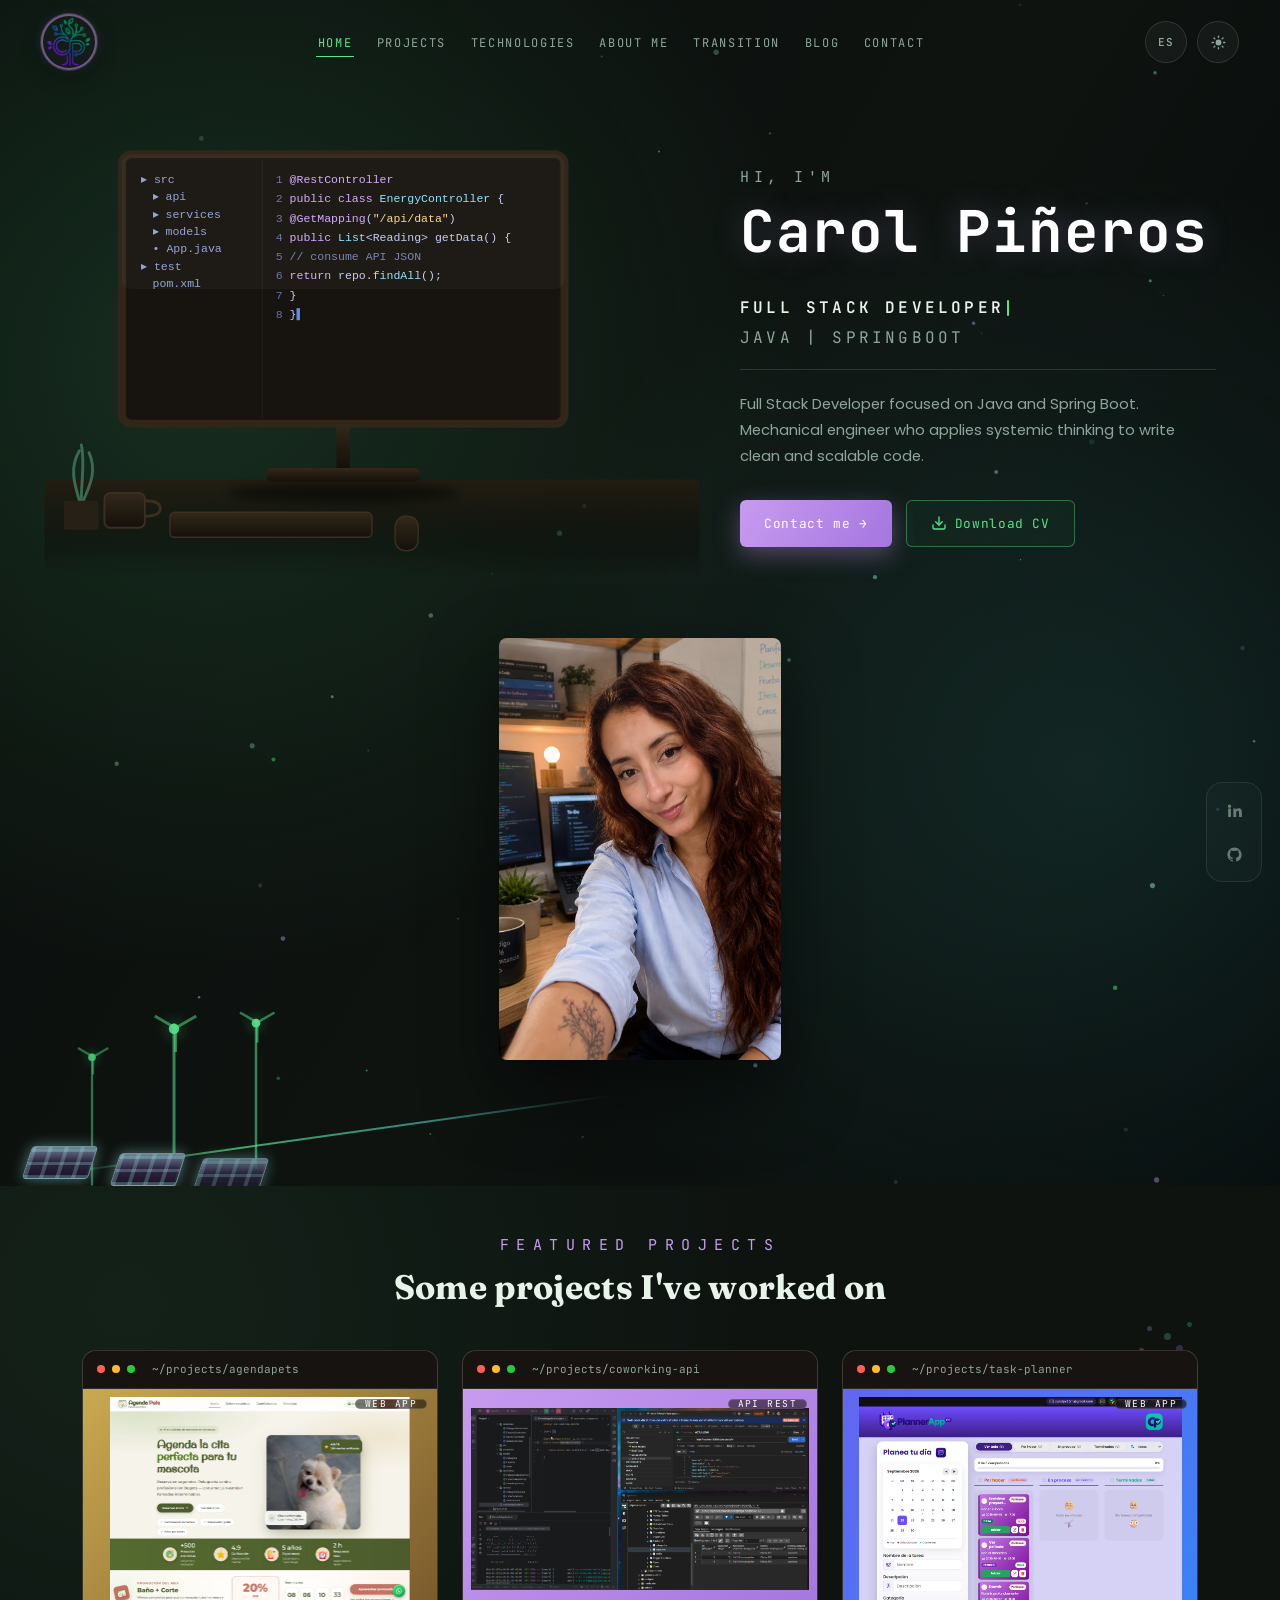
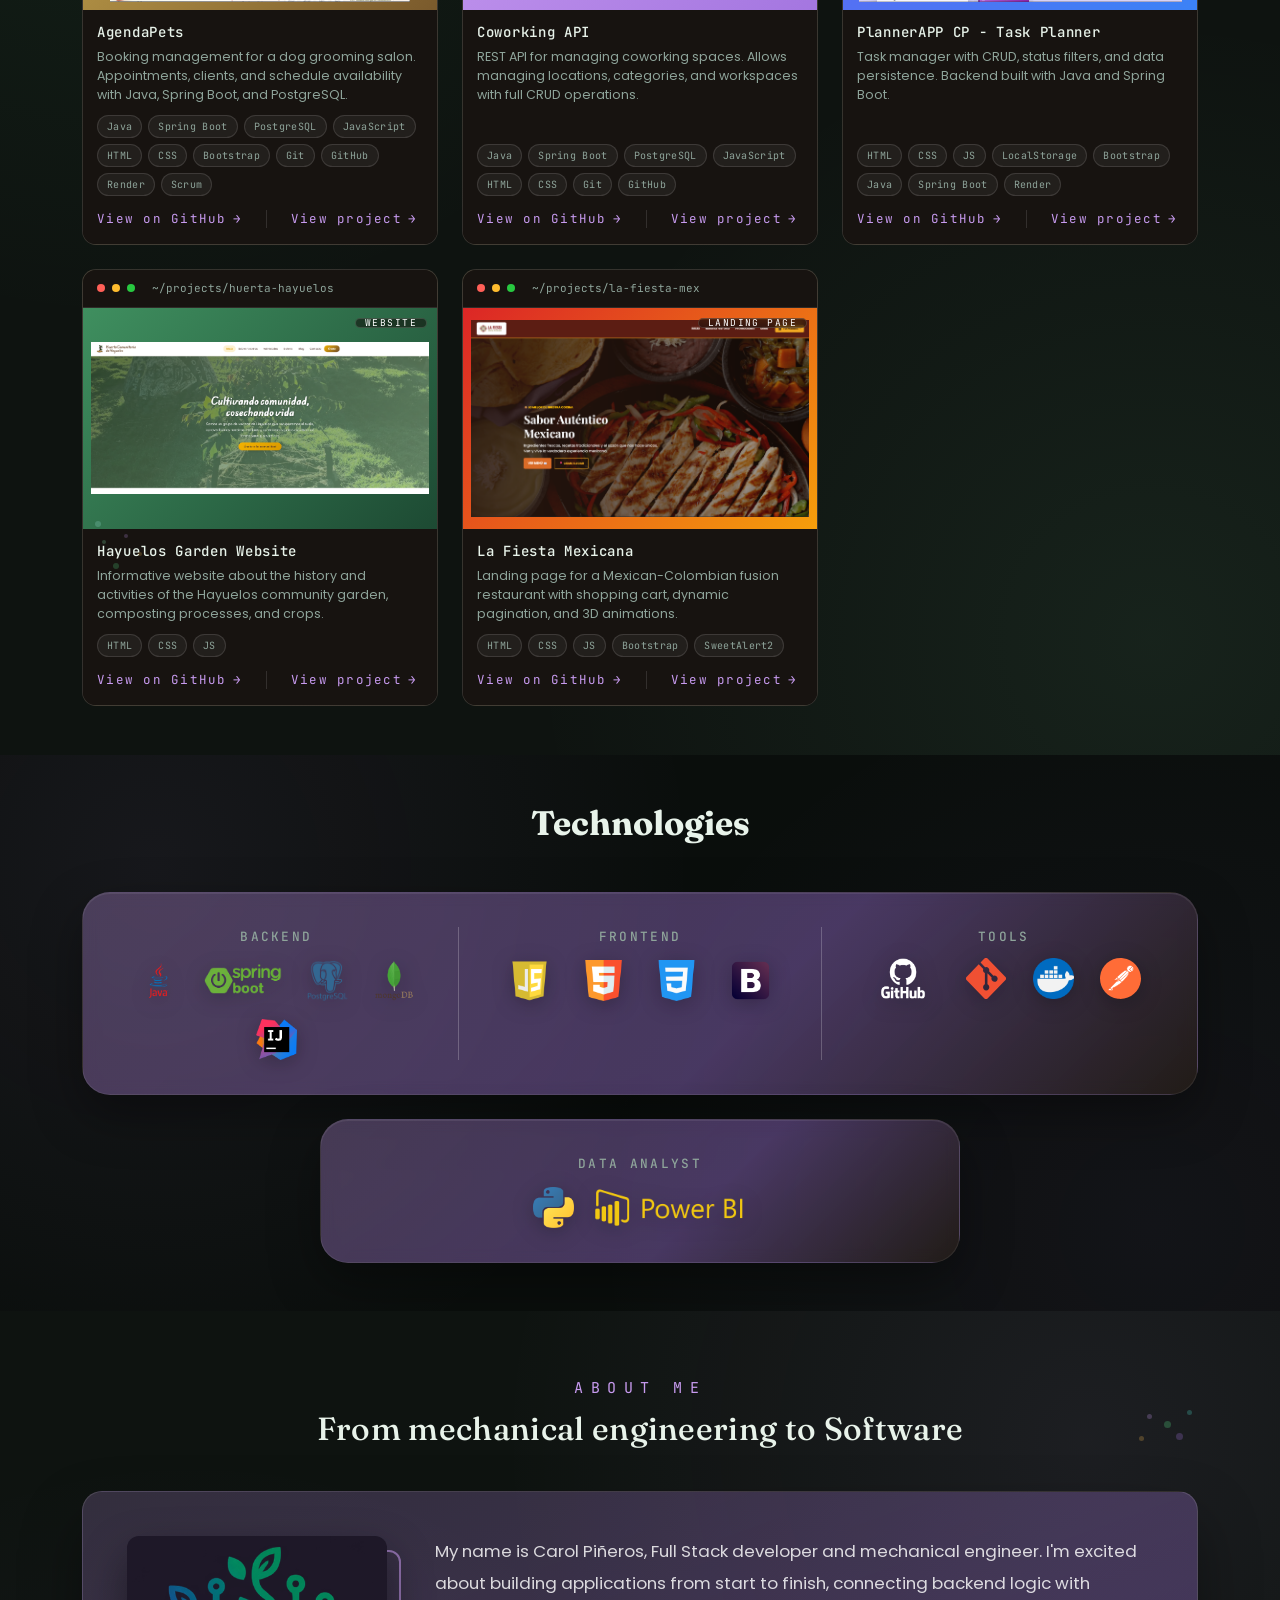
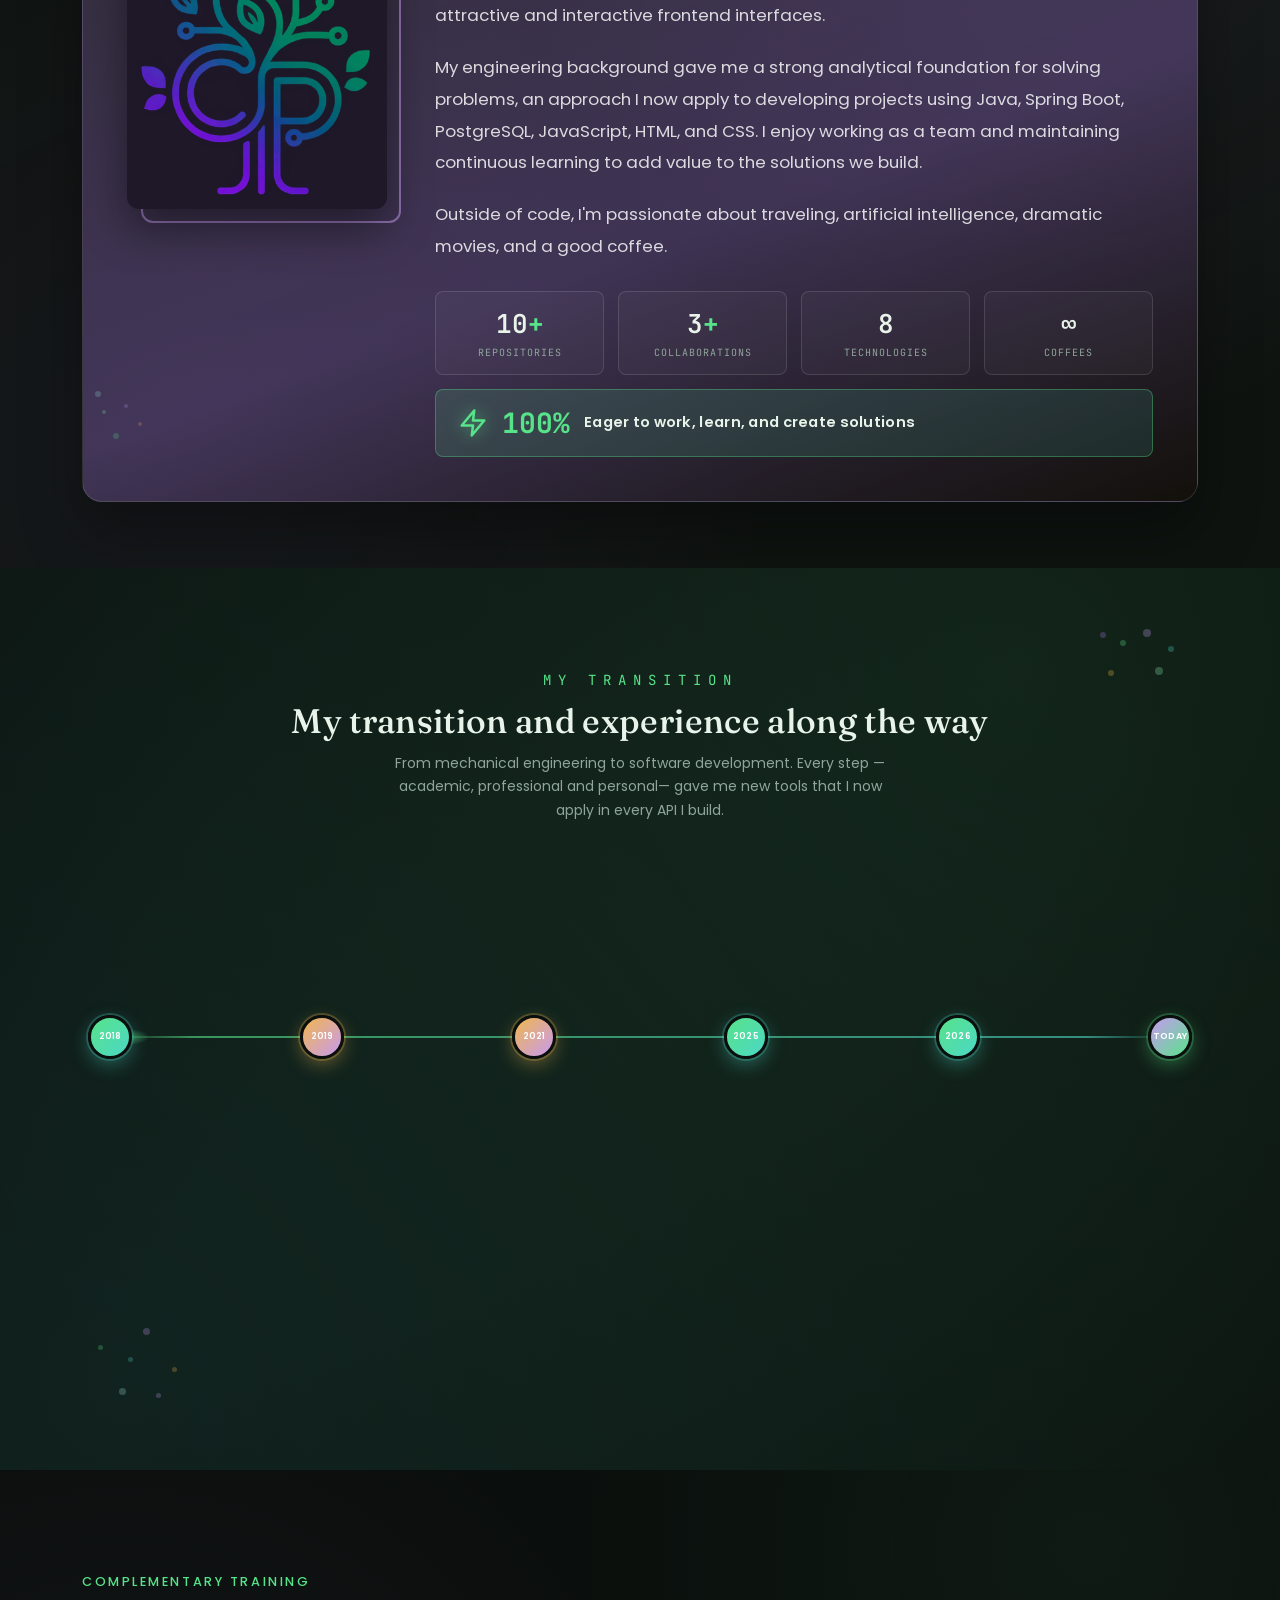
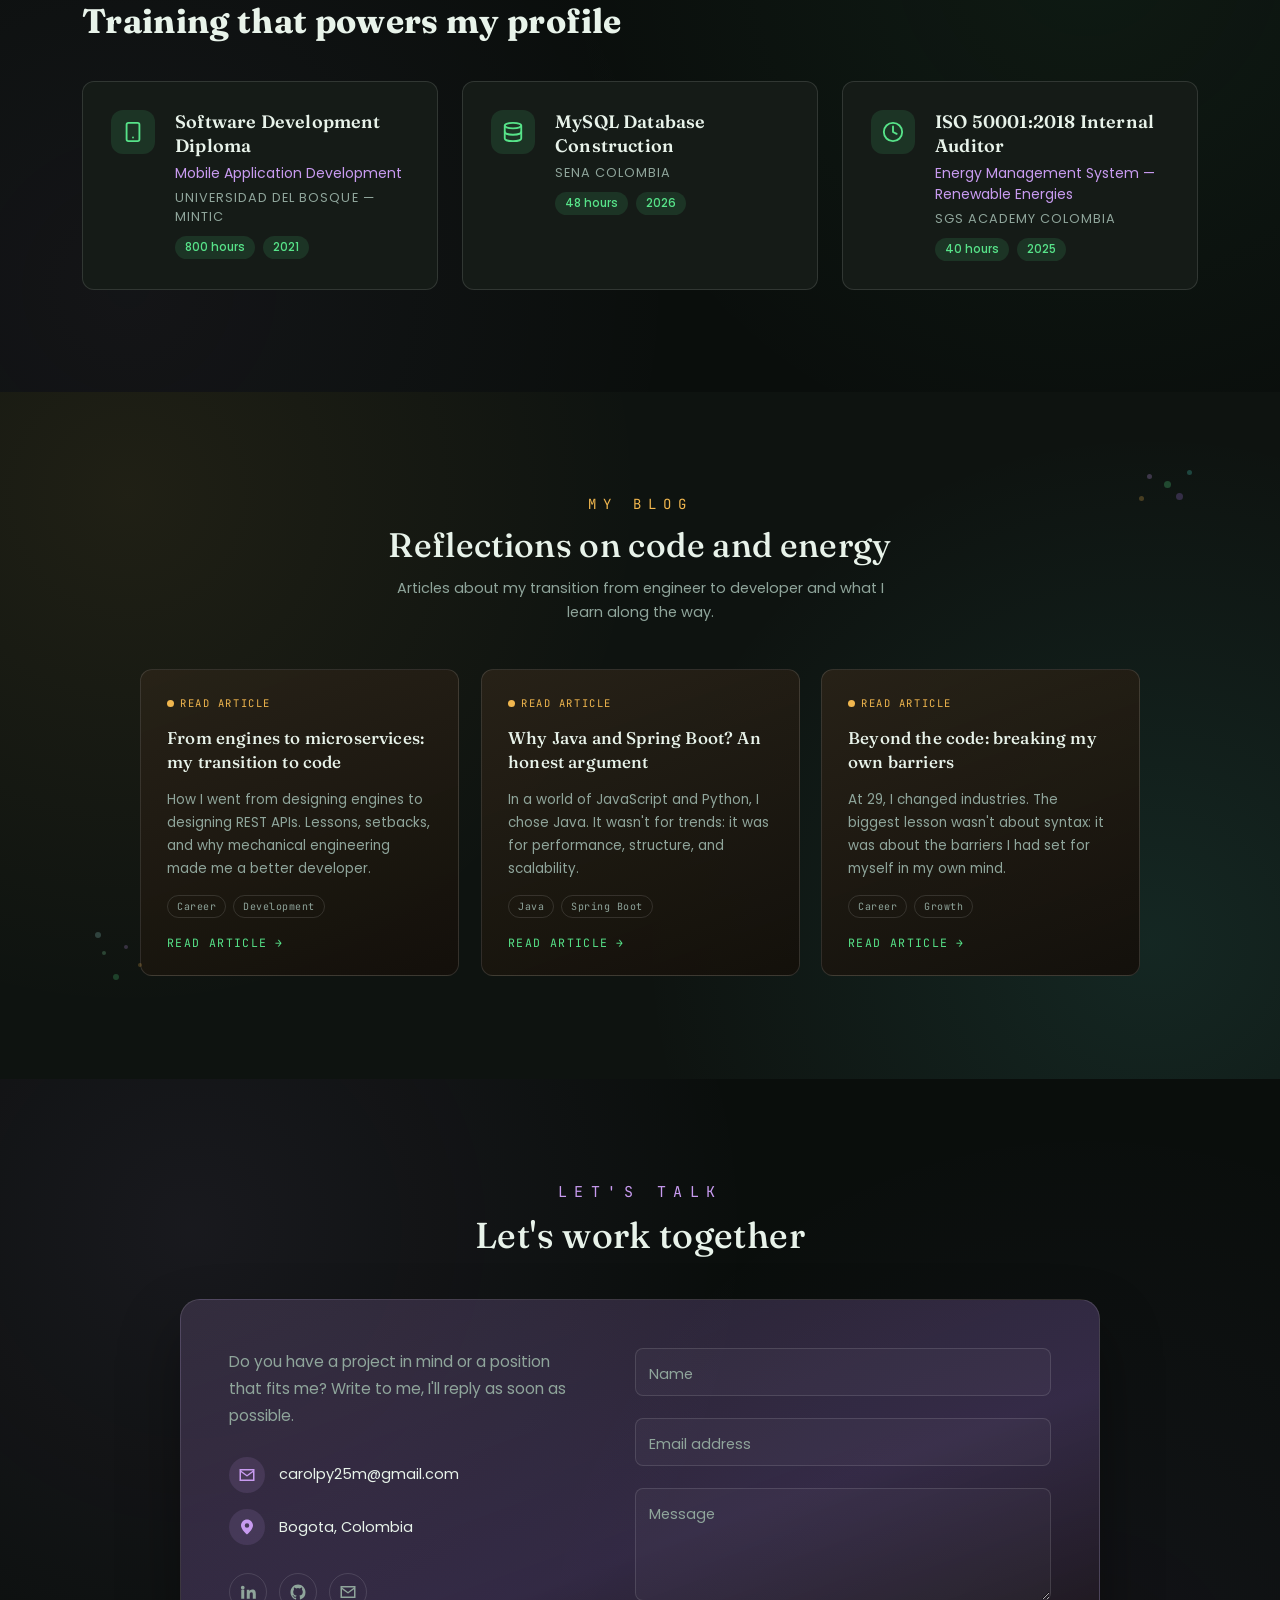
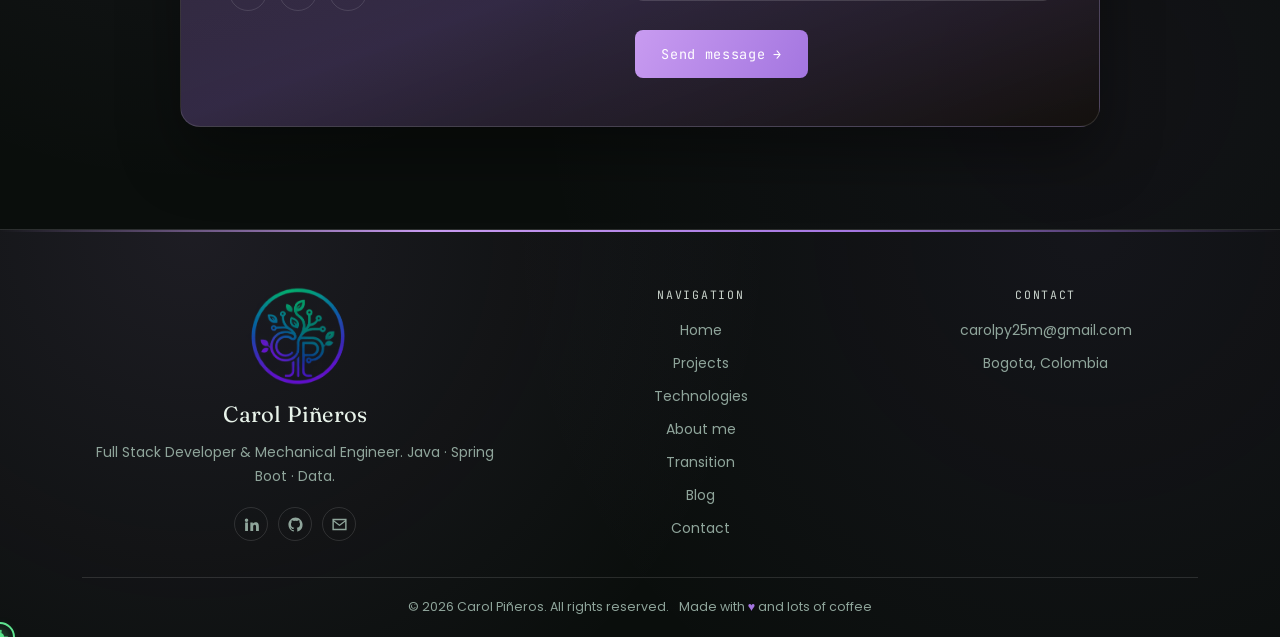
==== commit 8fa22b7f: "correccion links hojas de vida" ====
--- a/index-en.html
+++ b/index-en.html
@@ -176,7 +176,7 @@
             </p>
             <div class="cta-group">
                 <a href="#contacto" class="btn-cta btn-primary-cta">Contact me →</a>
-                <a href="./assets/documents/CV_CarolPineros_EN.pdf" class="btn-cta btn-cv" target="_blank" rel="noopener">
+                <a href="./assets/documents/CV-CarolPinerosTrujillo_EN.pdf" class="btn-cta btn-cv" target="_blank" rel="noopener">
                     <svg viewBox="0 0 24 24" width="16" height="16" fill="none" stroke="currentColor" stroke-width="2" stroke-linecap="round" stroke-linejoin="round"><path d="M21 15v4a2 2 0 0 1-2 2H5a2 2 0 0 1-2-2v-4"/><polyline points="7 10 12 15 17 10"/><line x1="12" y1="15" x2="12" y2="3"/></svg>
                     Download CV
                 </a>
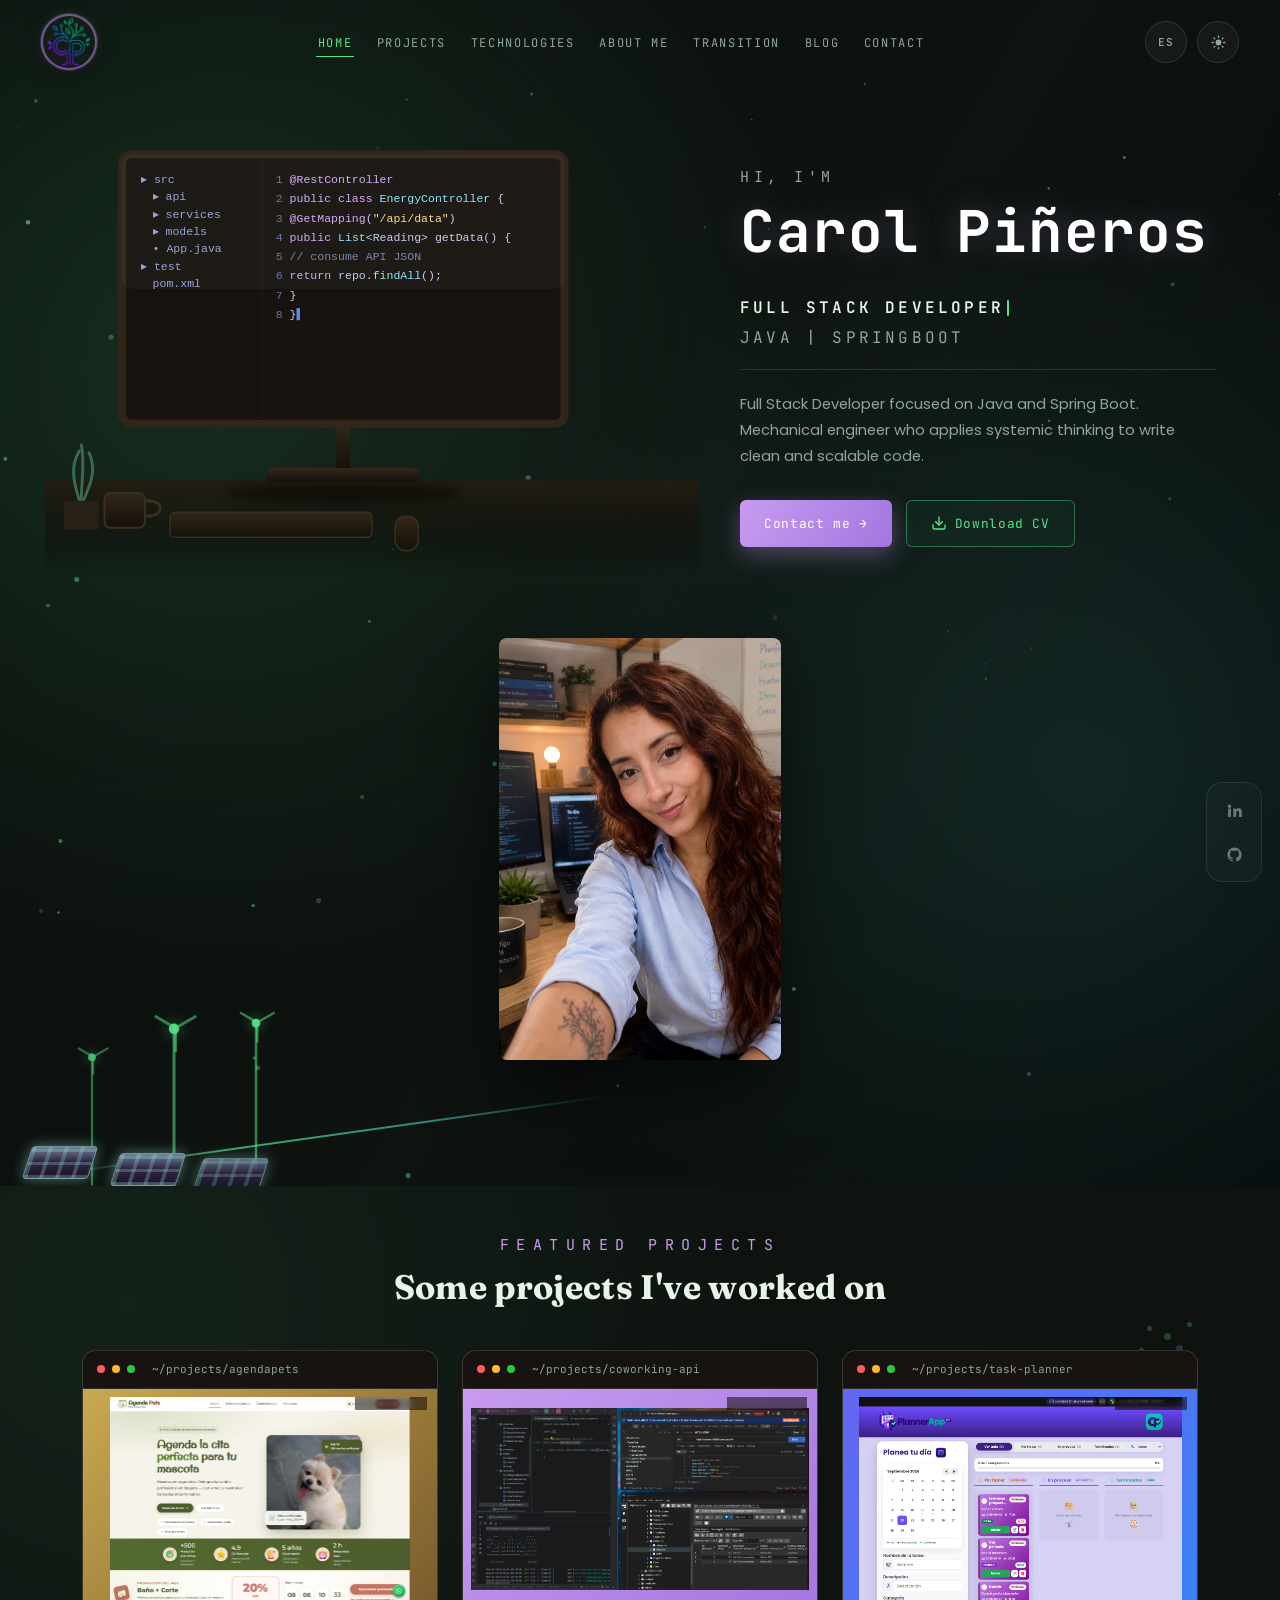
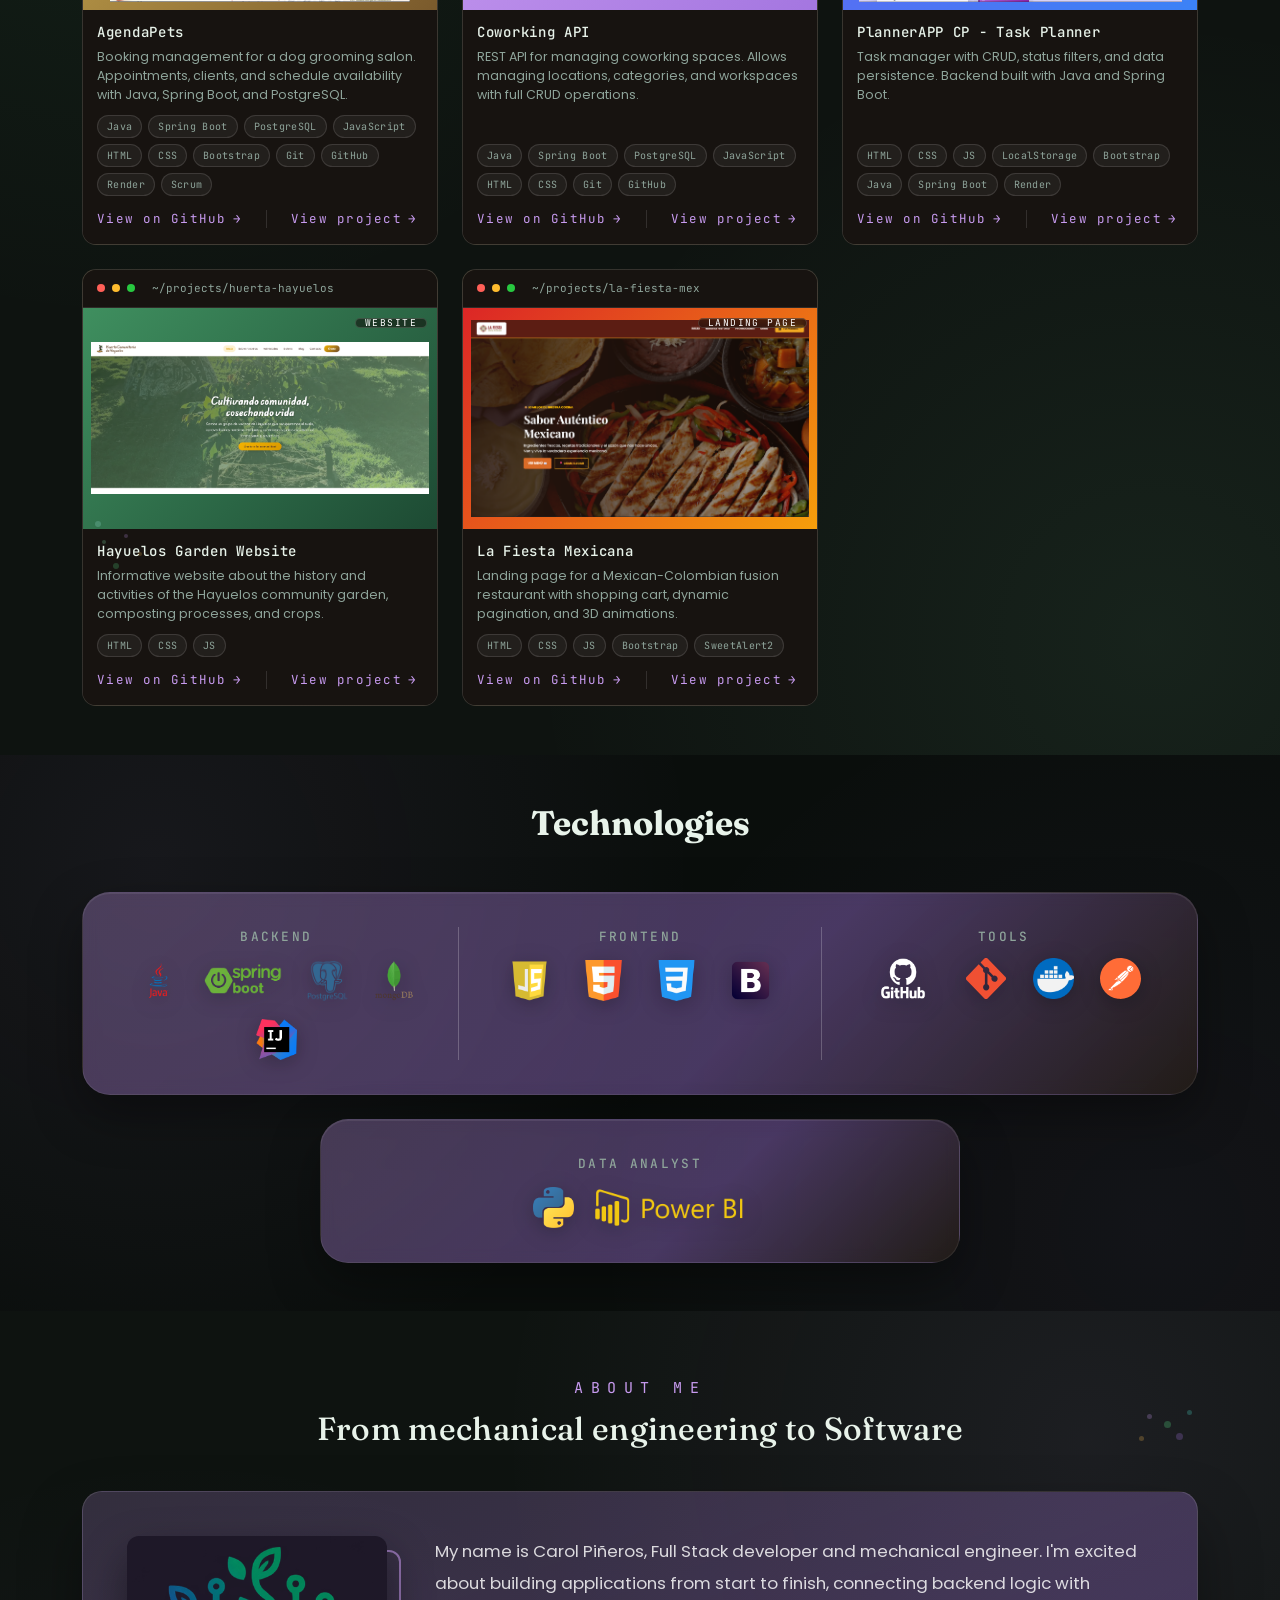
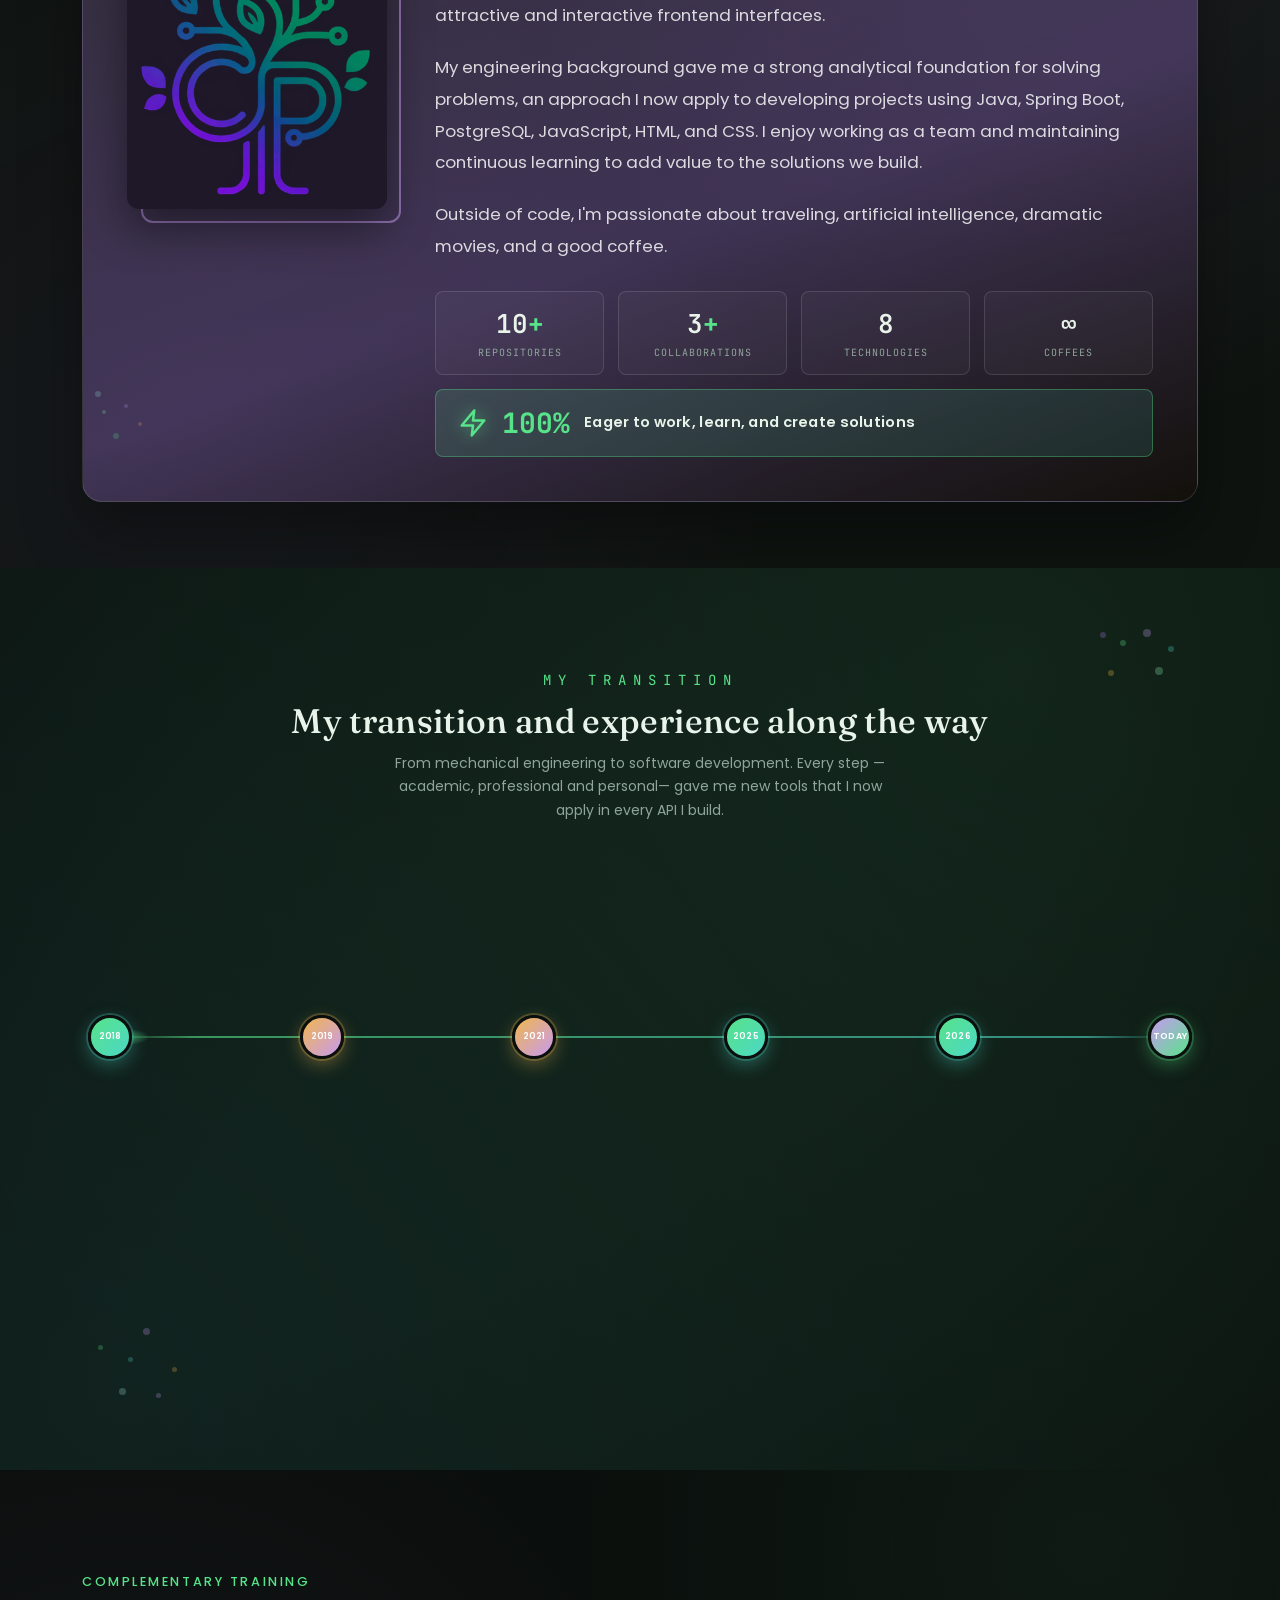
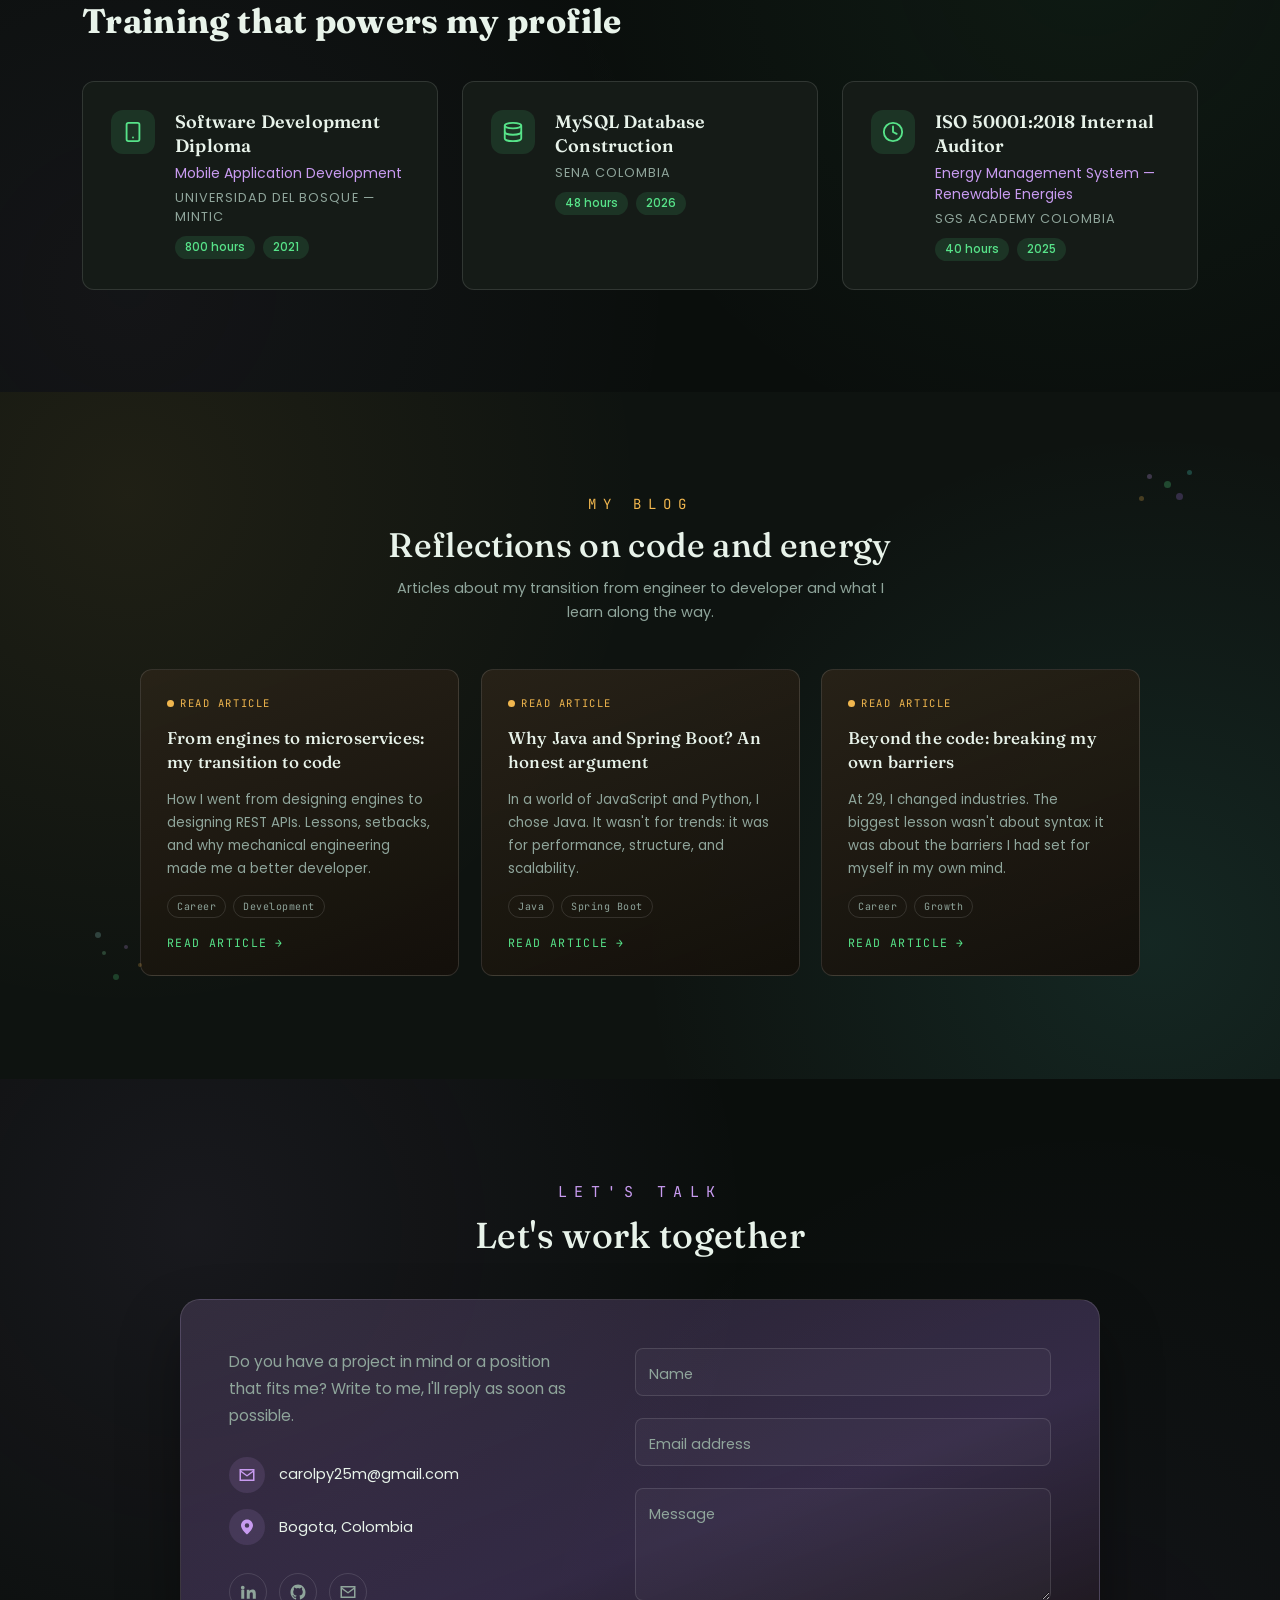
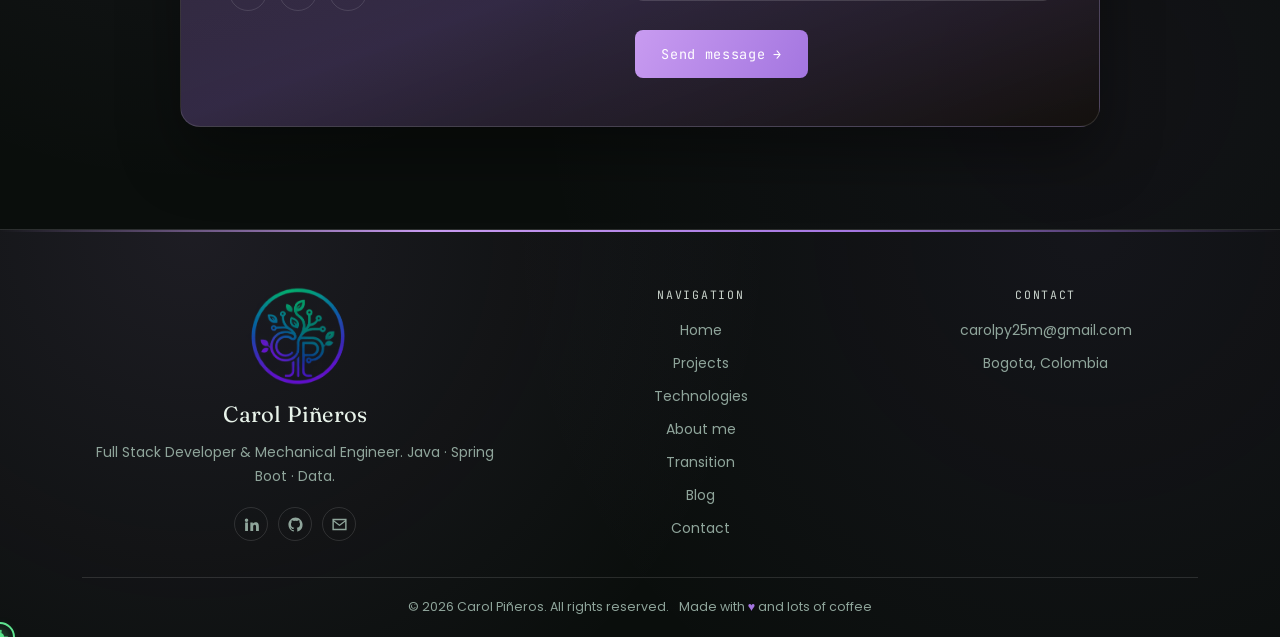
==== commit c672f891: "actualizar links demo y repo AgendaPets" ====
--- a/index-en.html
+++ b/index-en.html
@@ -220,7 +220,7 @@
                         <span class="dot dot-r"></span><span class="dot dot-y"></span><span class="dot dot-g"></span>
                         <span class="proj-path">~/projects/agendapets</span>
                     </div>
-                    <a href="https://agenda-pets-pi.vercel.app/" class="proj-thumb-link" target="_blank" aria-label="View project AgendaPets">
+                    <a href="https://agendapets1.vercel.app/" class="proj-thumb-link" target="_blank" aria-label="View project AgendaPets">
                         <div class="proj-thumb proj-thumb--pets">
                             <span class="proj-tag">WEB APP</span>
                             <img src="./assets/img/agendapets.png" alt="AgendaPets" class="proj-img">
@@ -233,8 +233,8 @@
                             <span class="chip">Java</span><span class="chip">Spring Boot</span><span class="chip">PostgreSQL</span><span class="chip">JavaScript</span><span class="chip">HTML</span><span class="chip">CSS</span><span class="chip">Bootstrap</span><span class="chip">Git</span><span class="chip">GitHub</span><span class="chip">Render</span><span class="chip">Scrum</span>
                         </div>
                         <div class="proj-actions">
-                            <a href="https://github.com/AgendaPets" class="proj-link" target="_blank" rel="noopener"><span>View on GitHub</span> <span class="arrow">→</span></a>
-                            <a href="https://agenda-pets-pi.vercel.app/" class="proj-link" target="_blank"><span>View project</span> <span class="arrow">→</span></a>
+                            <a href="https://github.com/CarolPinerosTrujillo/AgendaPets" class="proj-link" target="_blank" rel="noopener"><span>View on GitHub</span> <span class="arrow">→</span></a>
+                            <a href="https://agendapets1.vercel.app/" class="proj-link" target="_blank"><span>View project</span> <span class="arrow">→</span></a>
                         </div>
                     </div>
                 </article>
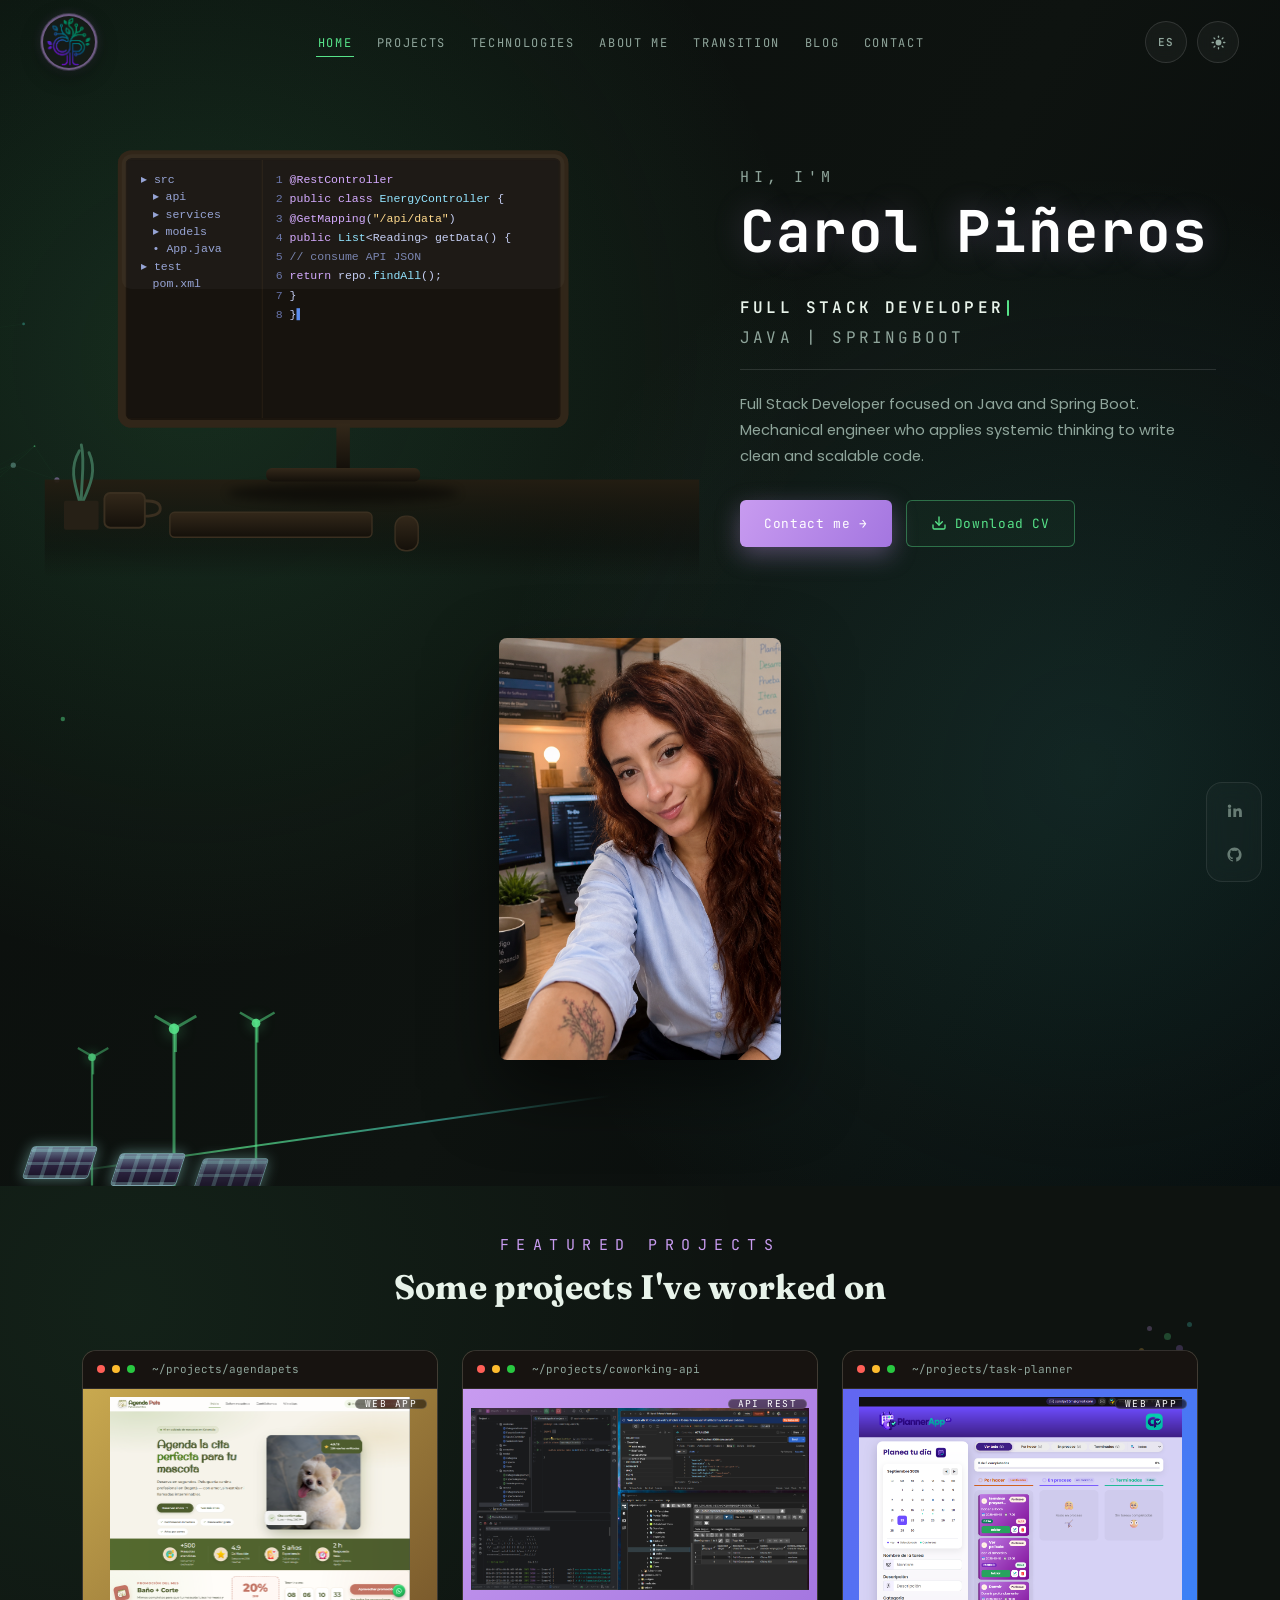
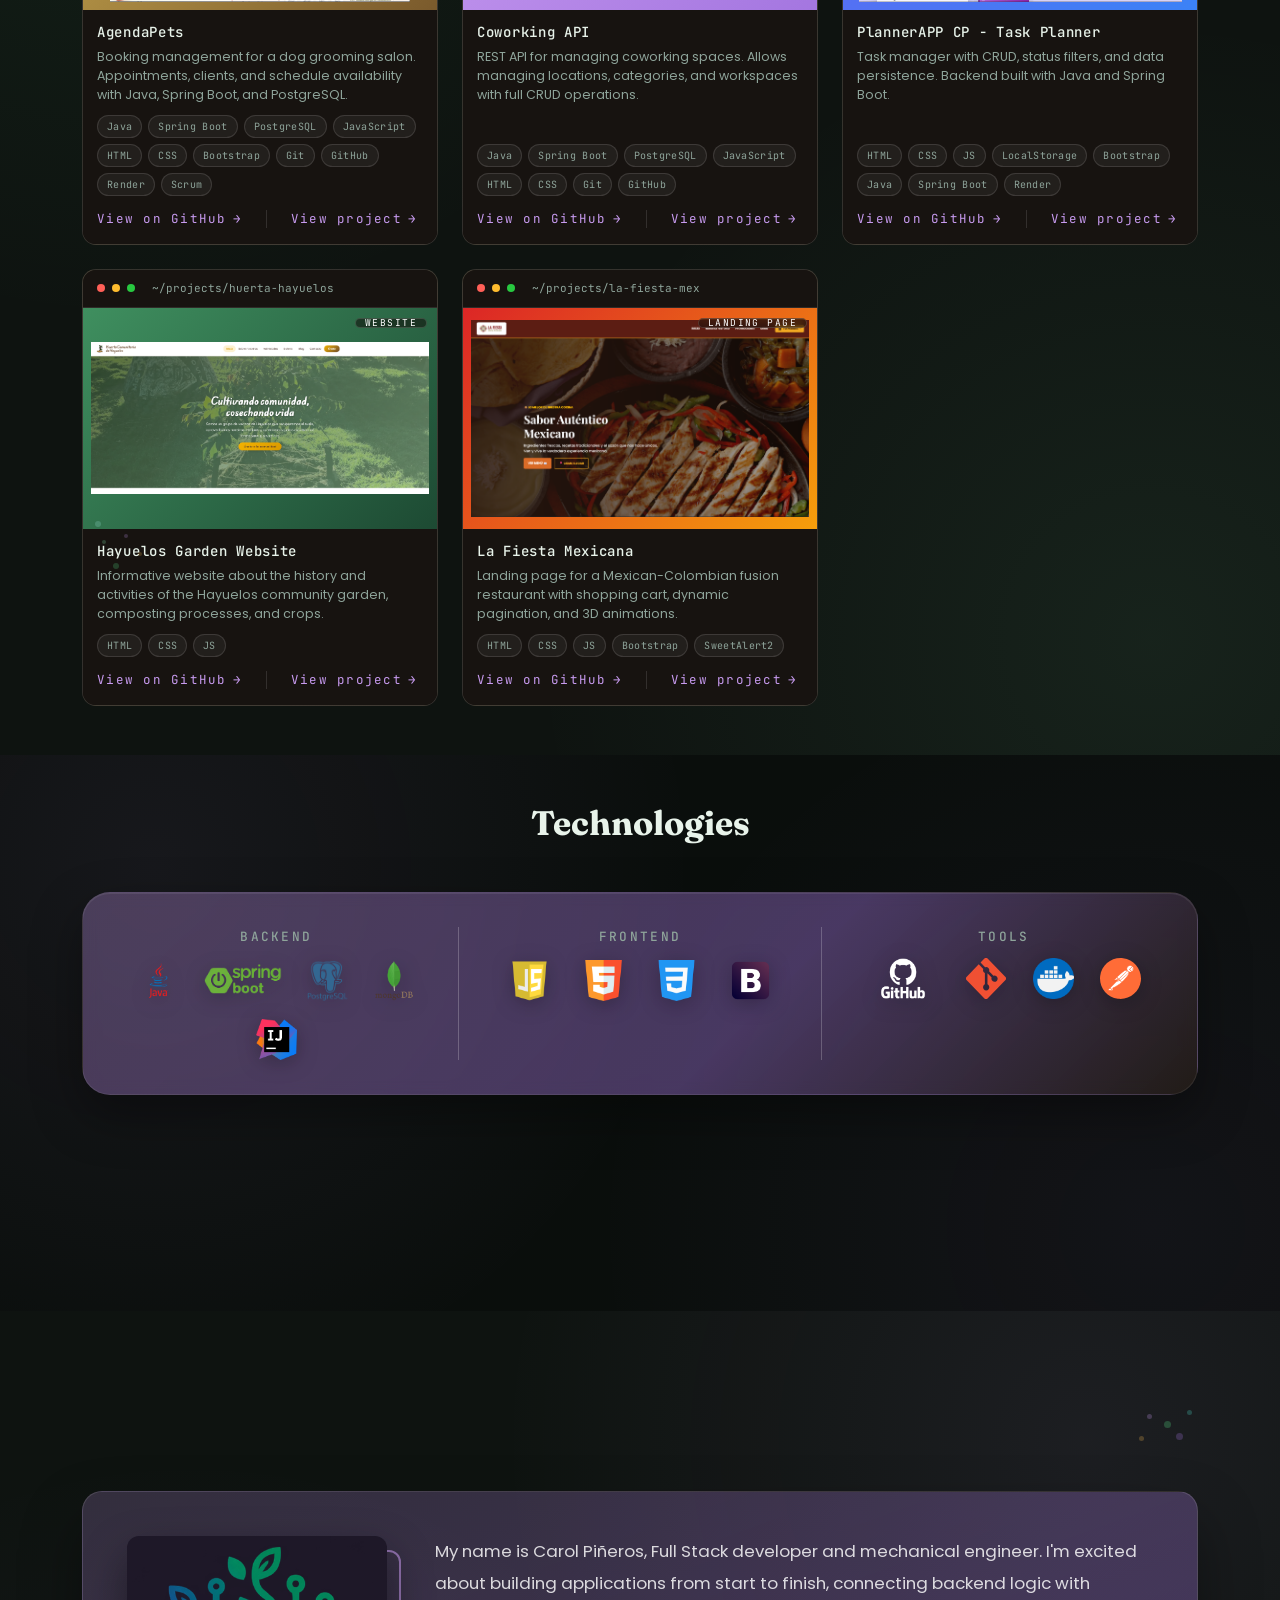
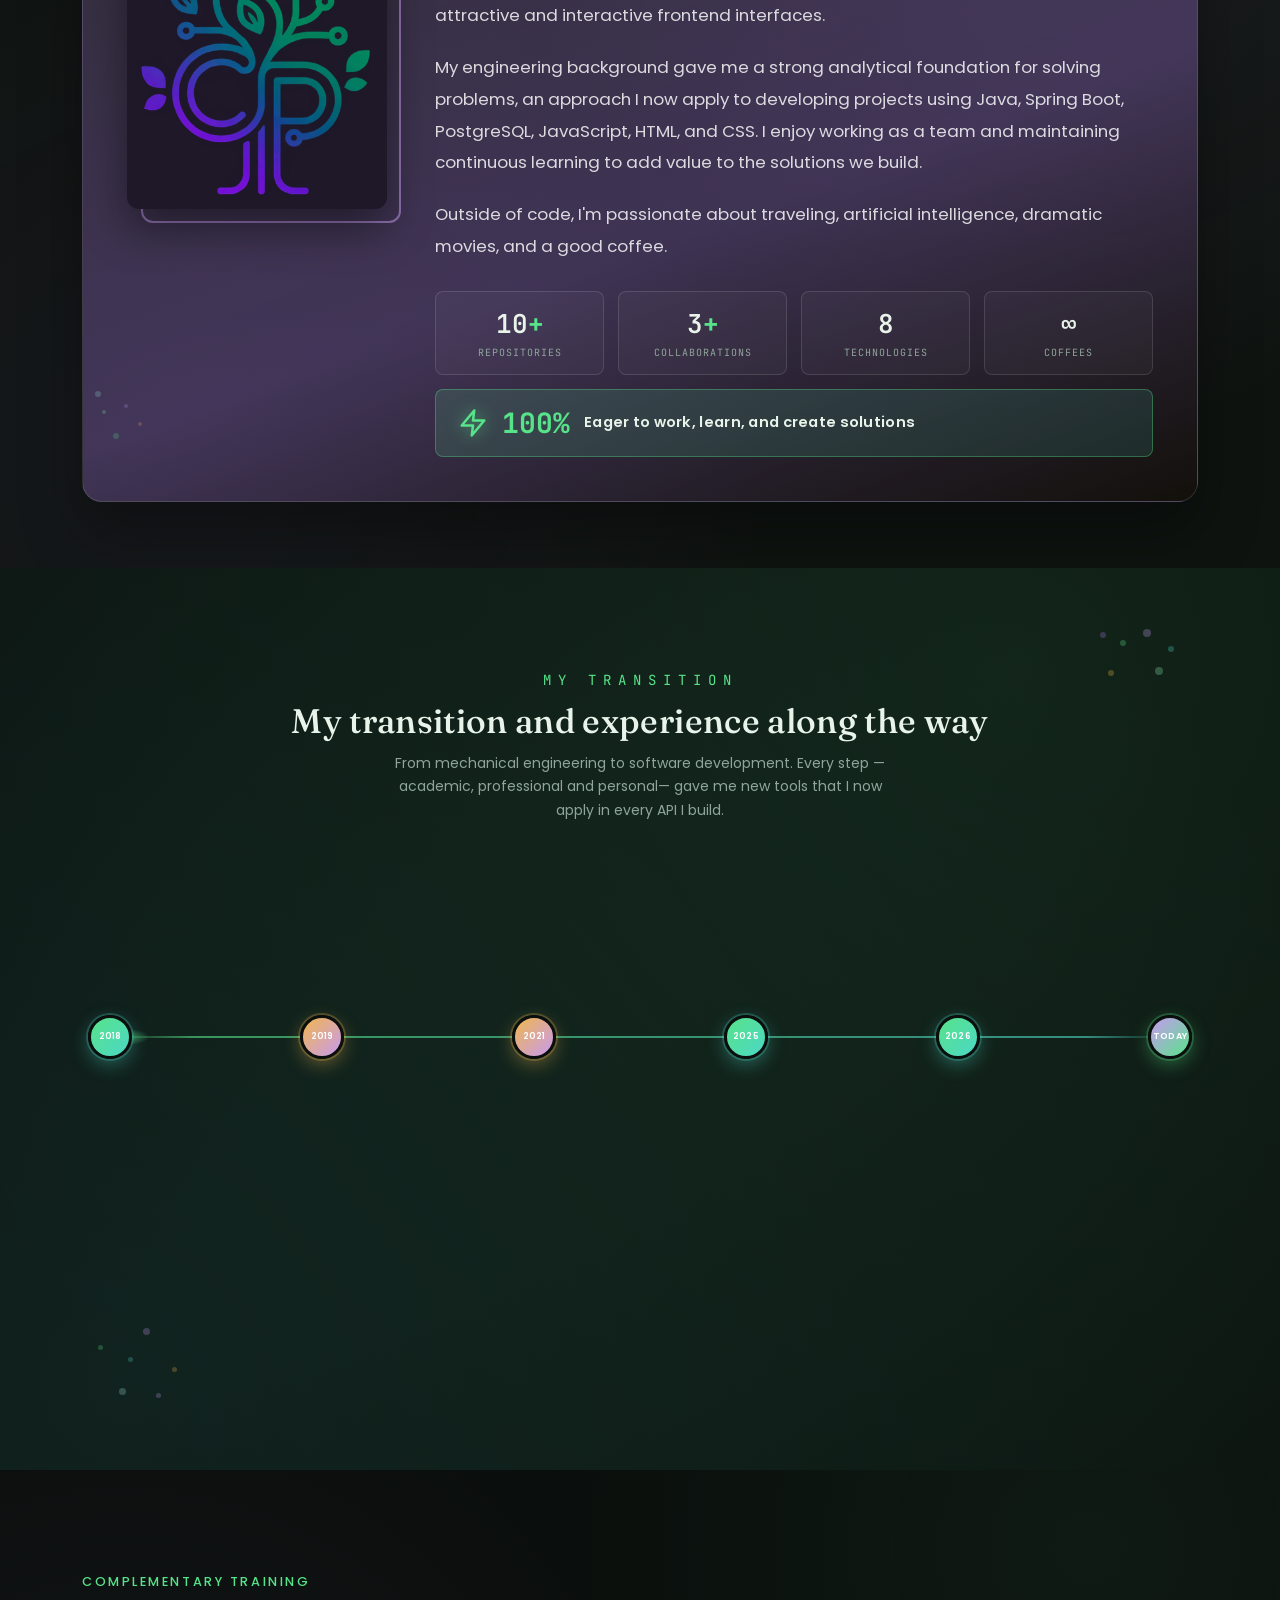
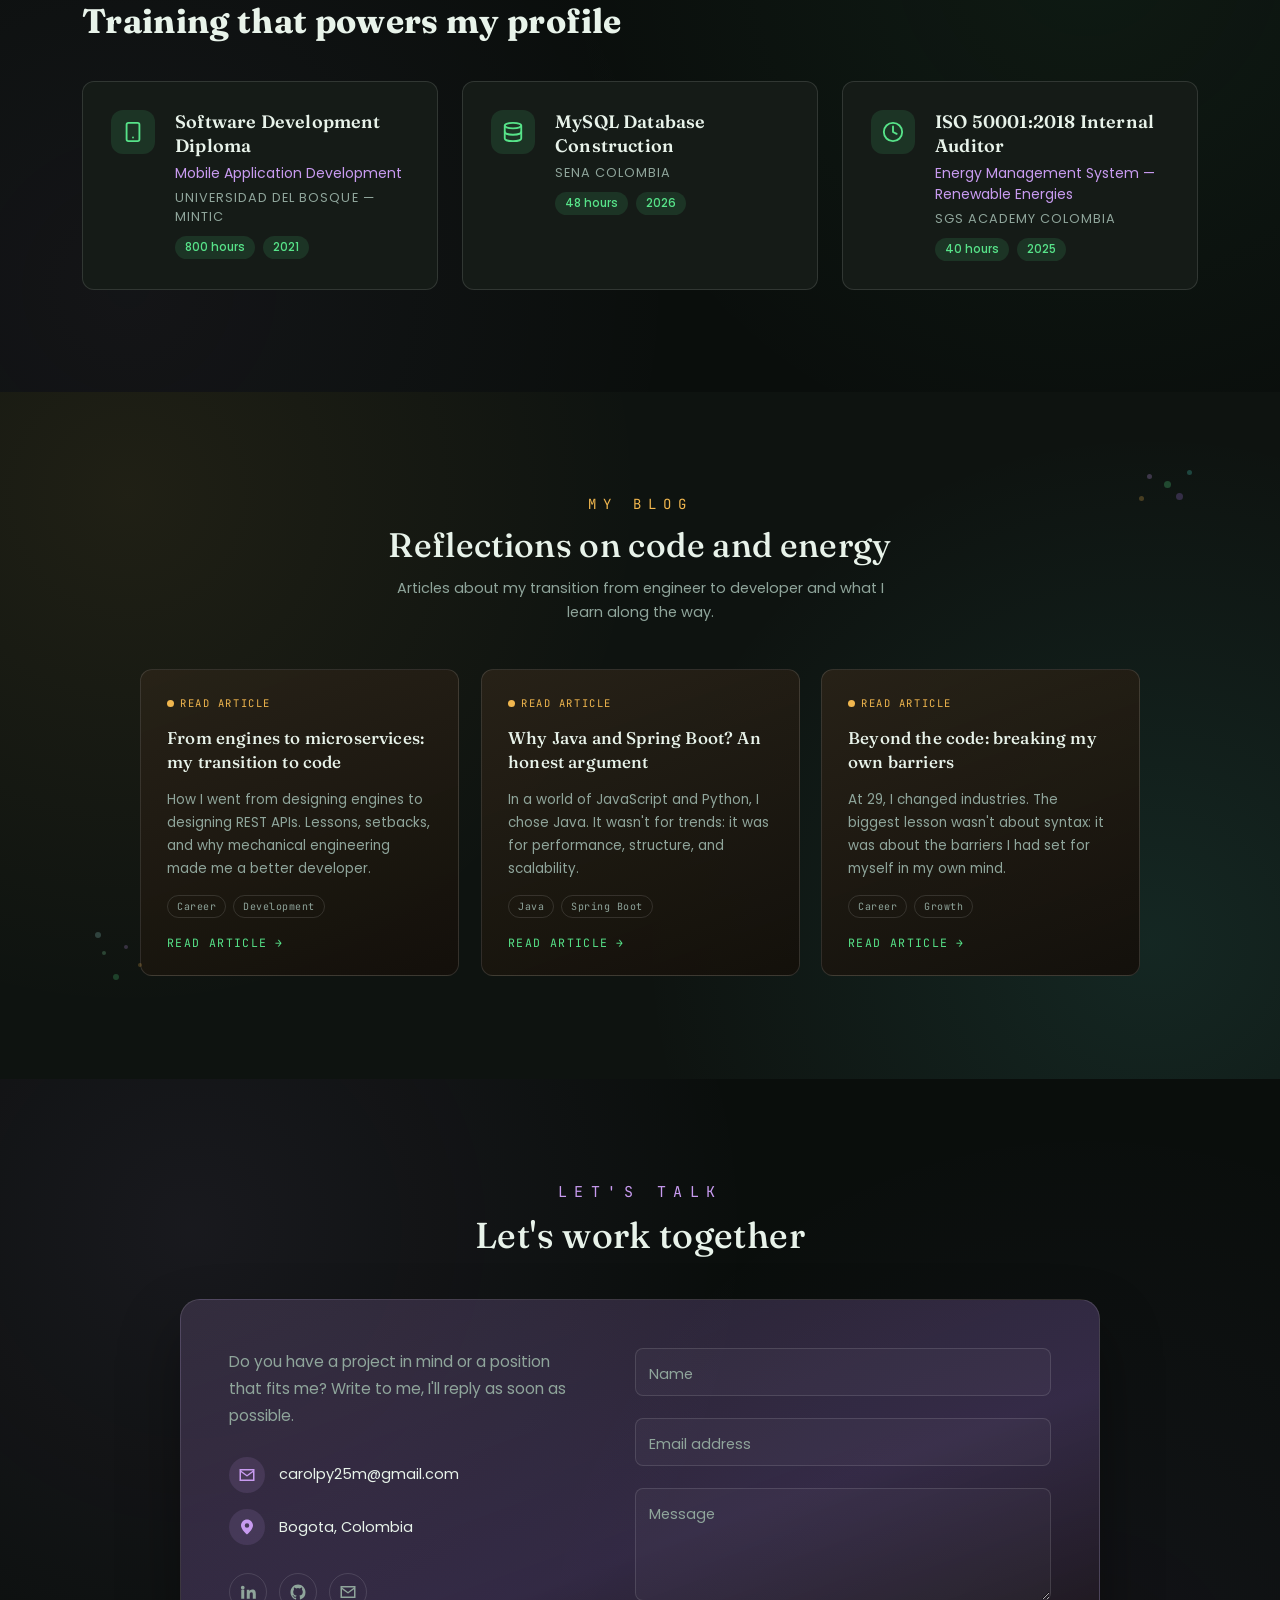
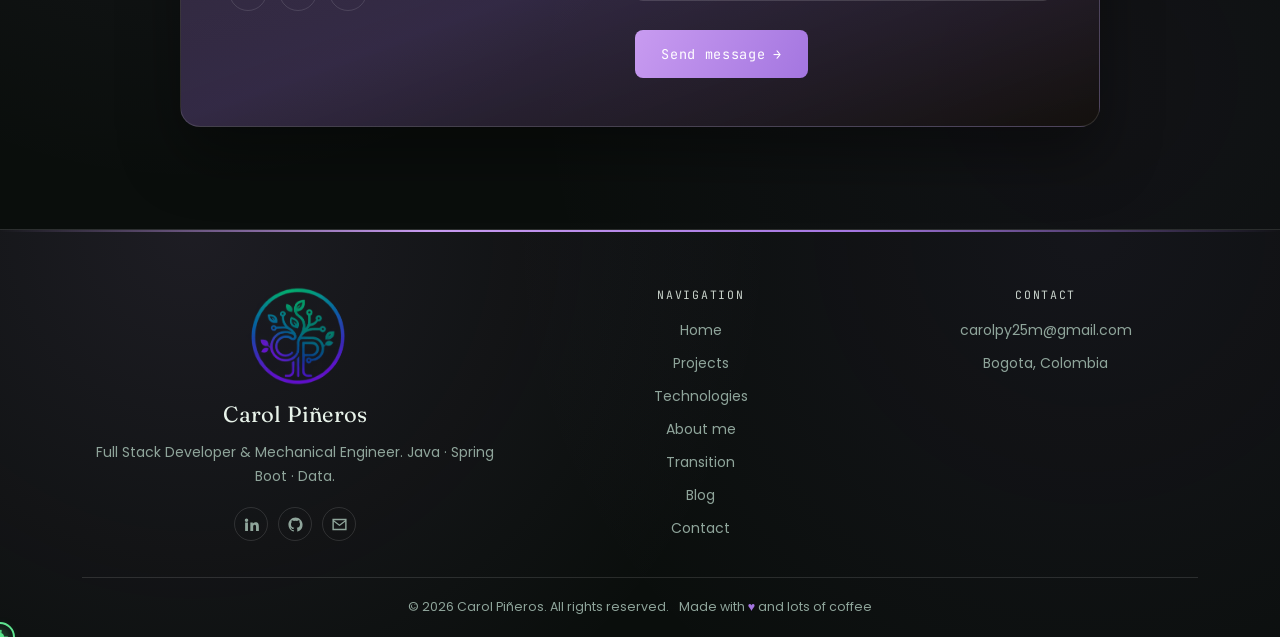
==== commit f805c7e1: "Actualización CV" ====
--- a/index-en.html
+++ b/index-en.html
@@ -176,7 +176,7 @@
             </p>
             <div class="cta-group">
                 <a href="#contacto" class="btn-cta btn-primary-cta">Contact me →</a>
-                <a href="./assets/documents/CV-CarolPinerosTrujillo_EN.pdf" class="btn-cta btn-cv" target="_blank" rel="noopener">
+                <a href="./assets/documents/CV_Carol_Pineros_Full_Stack_Java_ENGLISH.pdf" class="btn-cta btn-cv" target="_blank" rel="noopener">
                     <svg viewBox="0 0 24 24" width="16" height="16" fill="none" stroke="currentColor" stroke-width="2" stroke-linecap="round" stroke-linejoin="round"><path d="M21 15v4a2 2 0 0 1-2 2H5a2 2 0 0 1-2-2v-4"/><polyline points="7 10 12 15 17 10"/><line x1="12" y1="15" x2="12" y2="3"/></svg>
                     Download CV
                 </a>
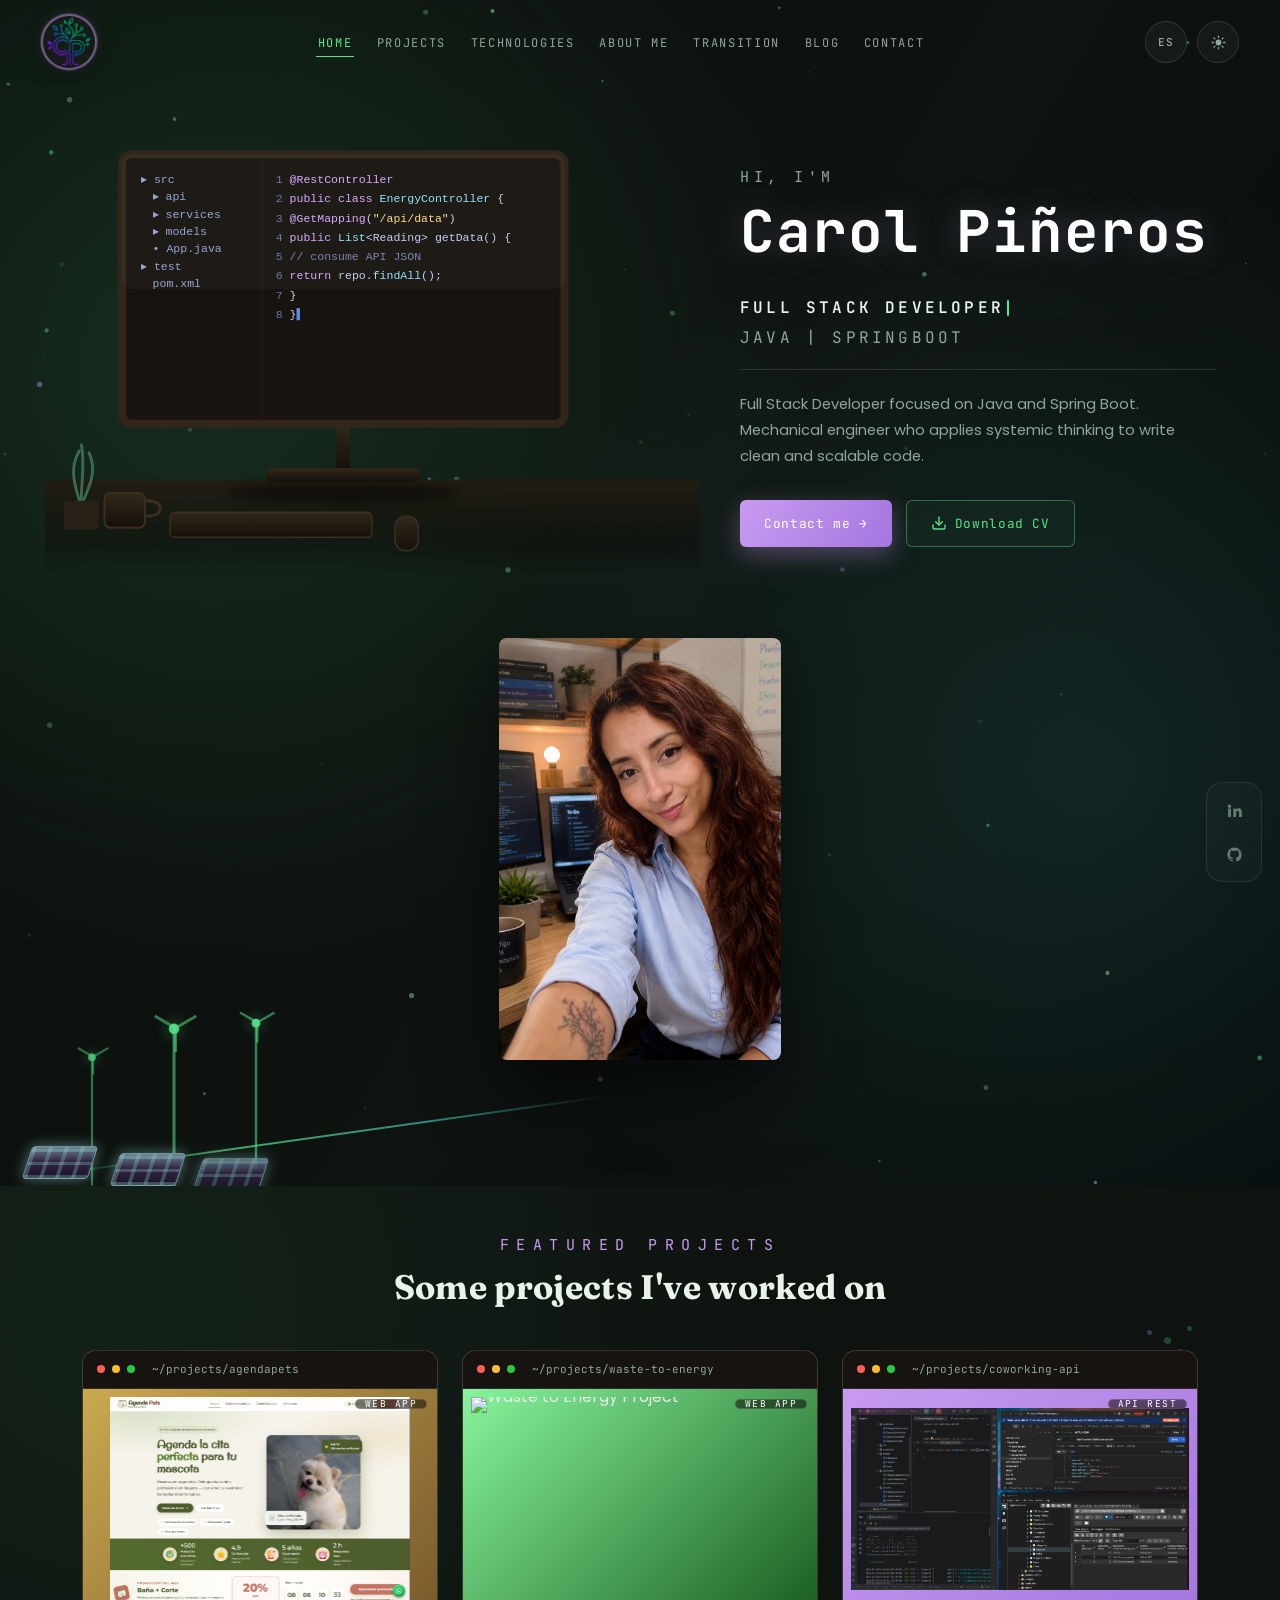
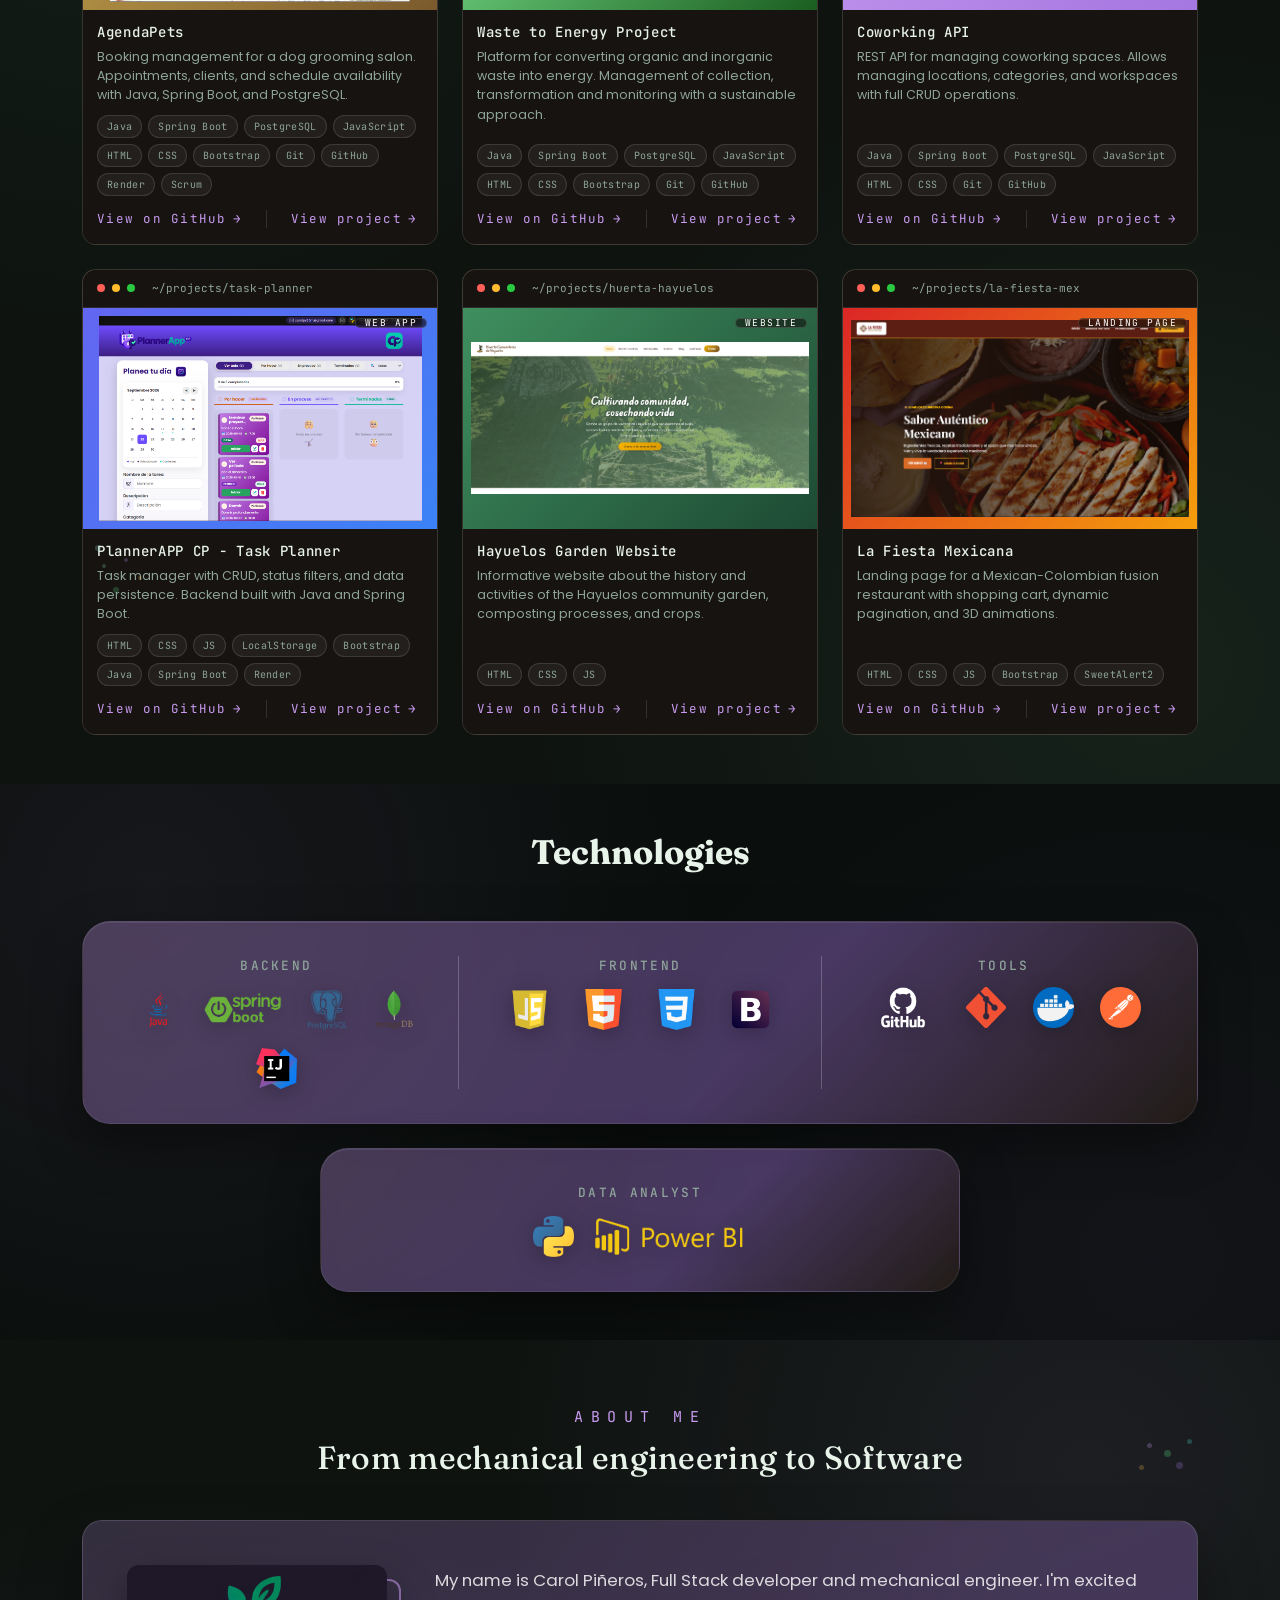
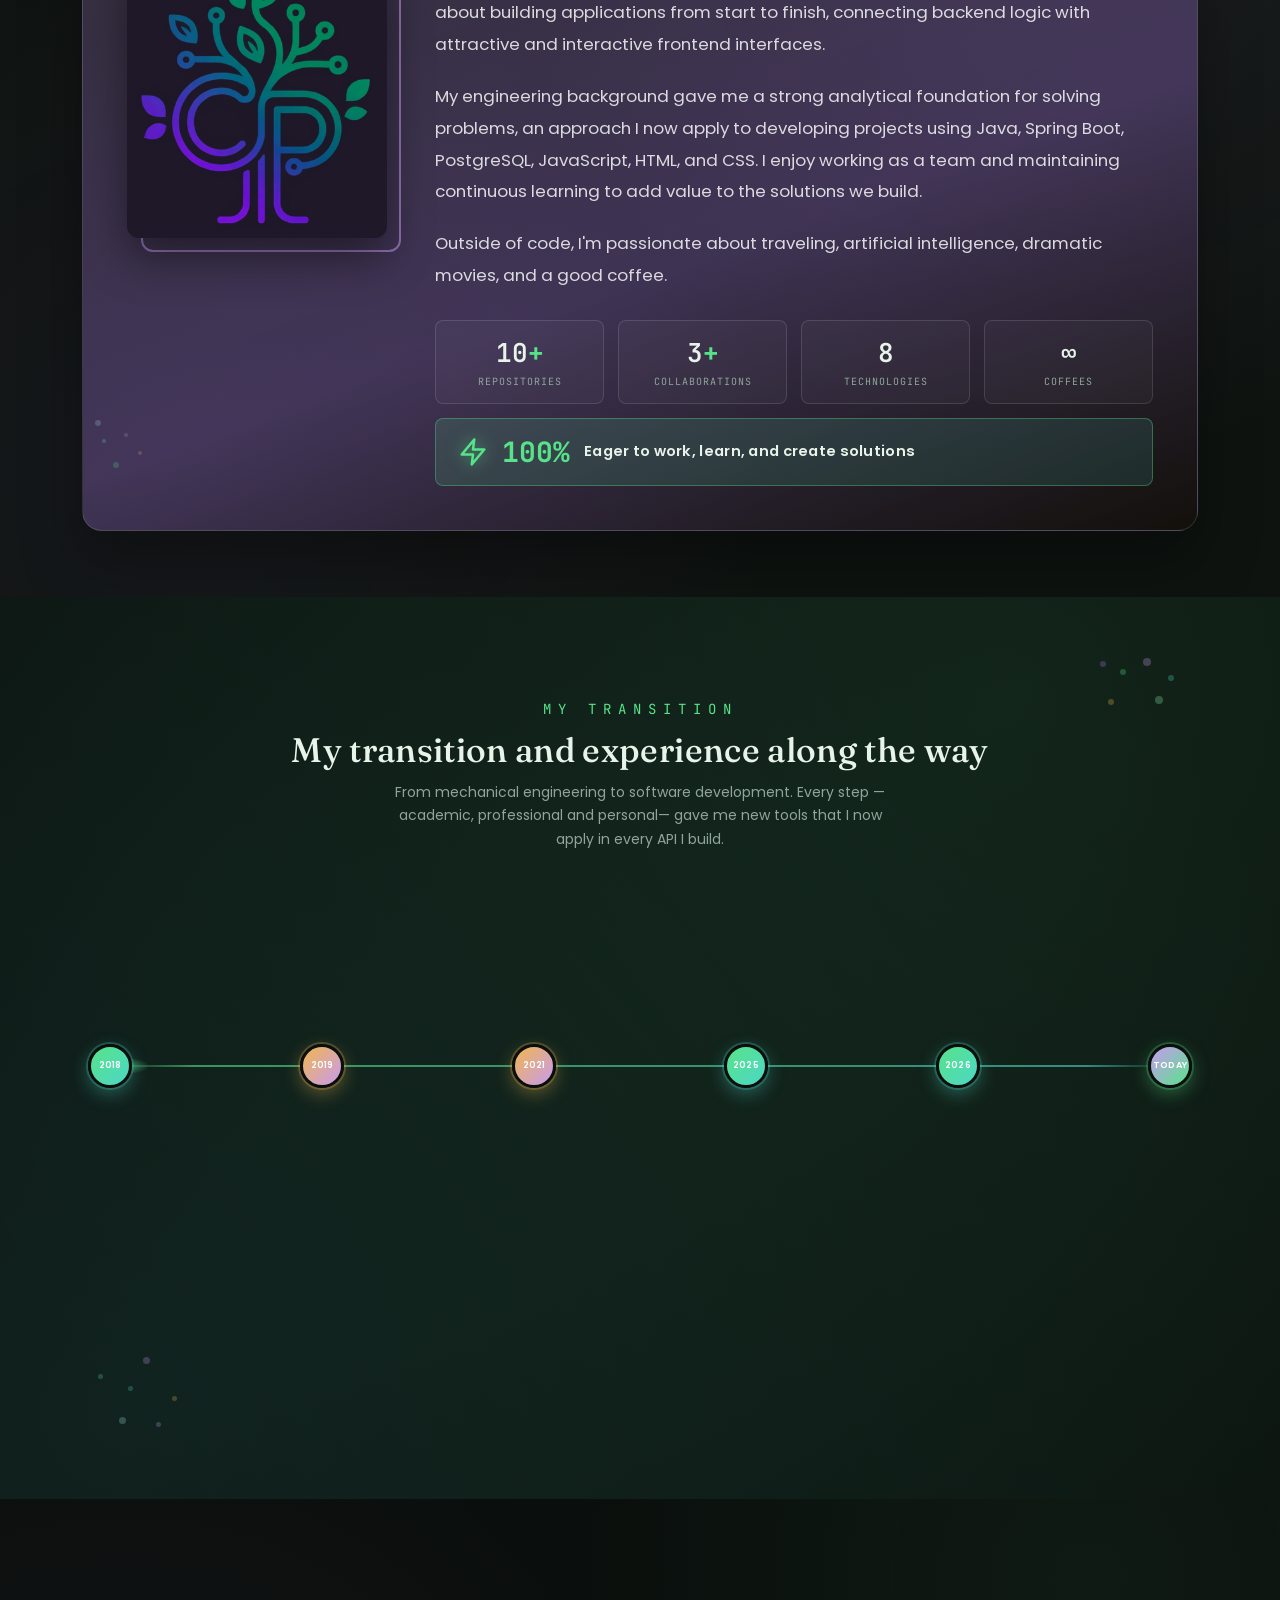
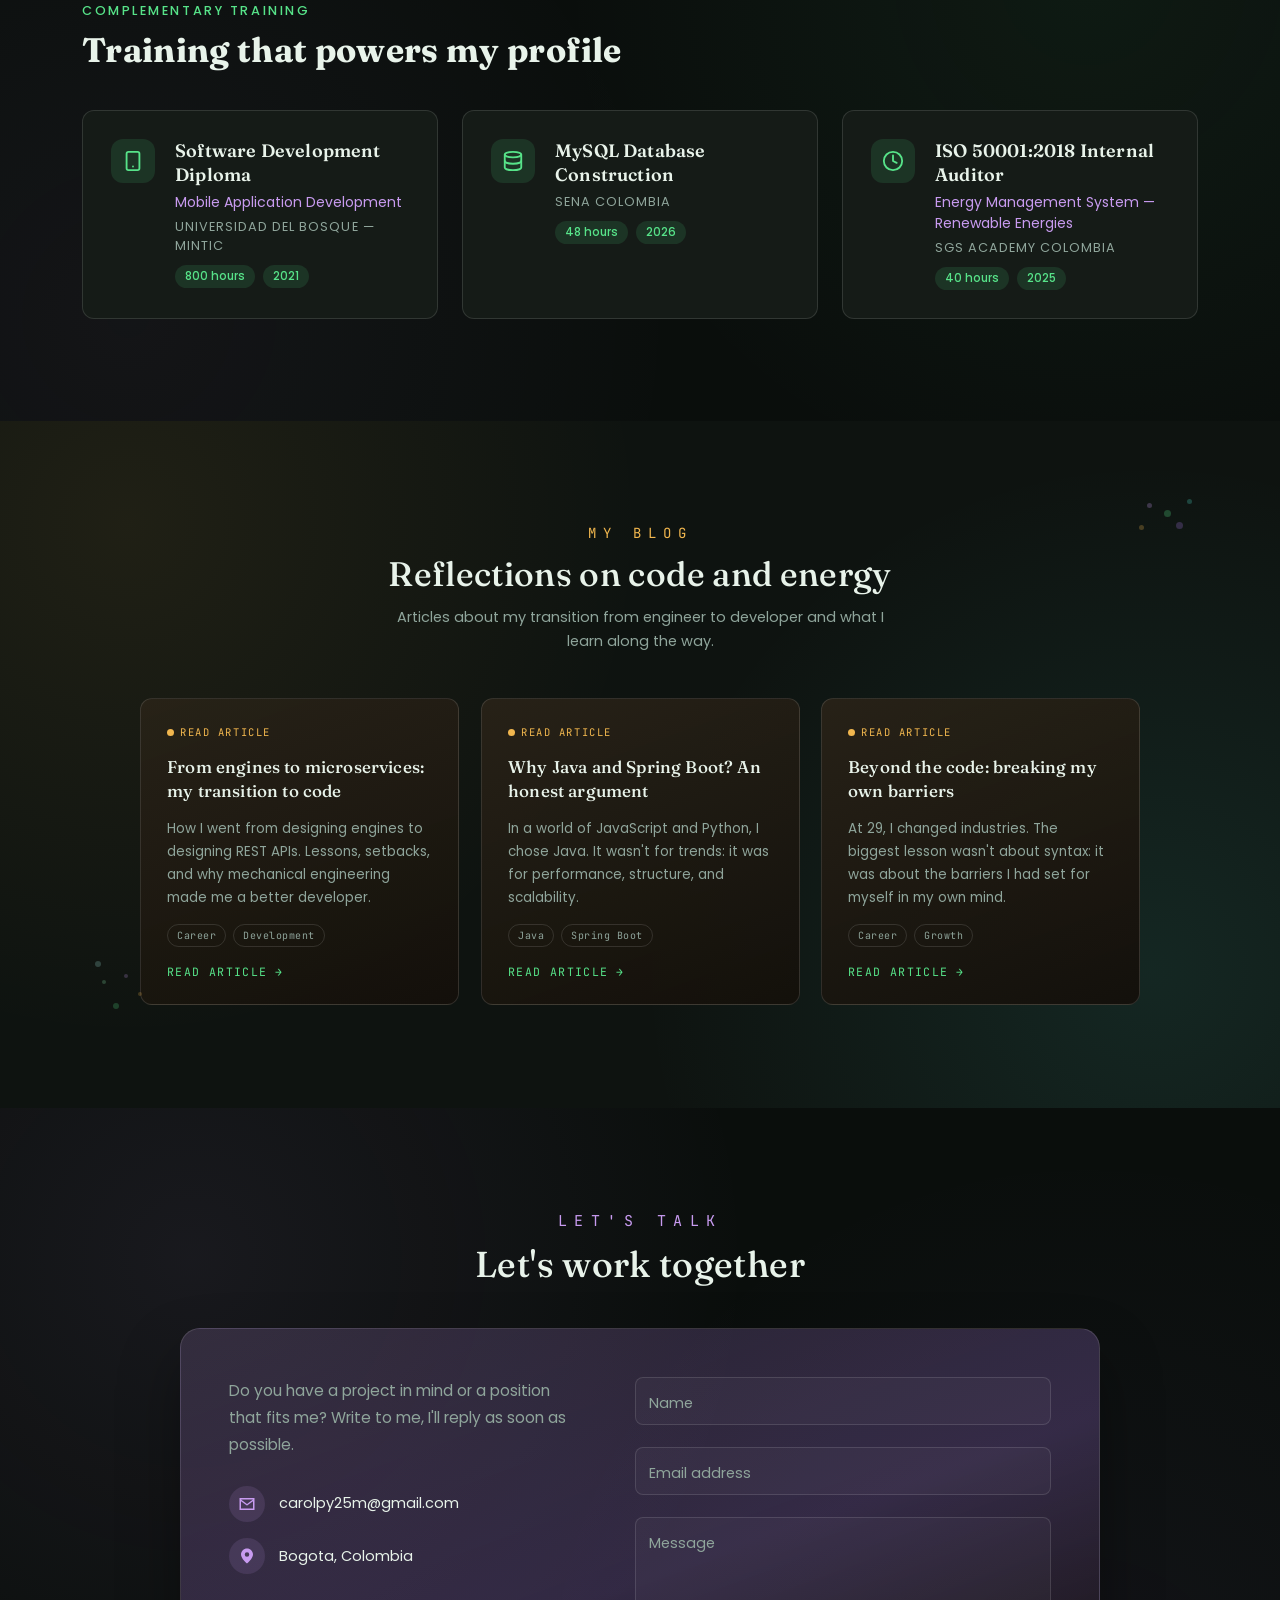
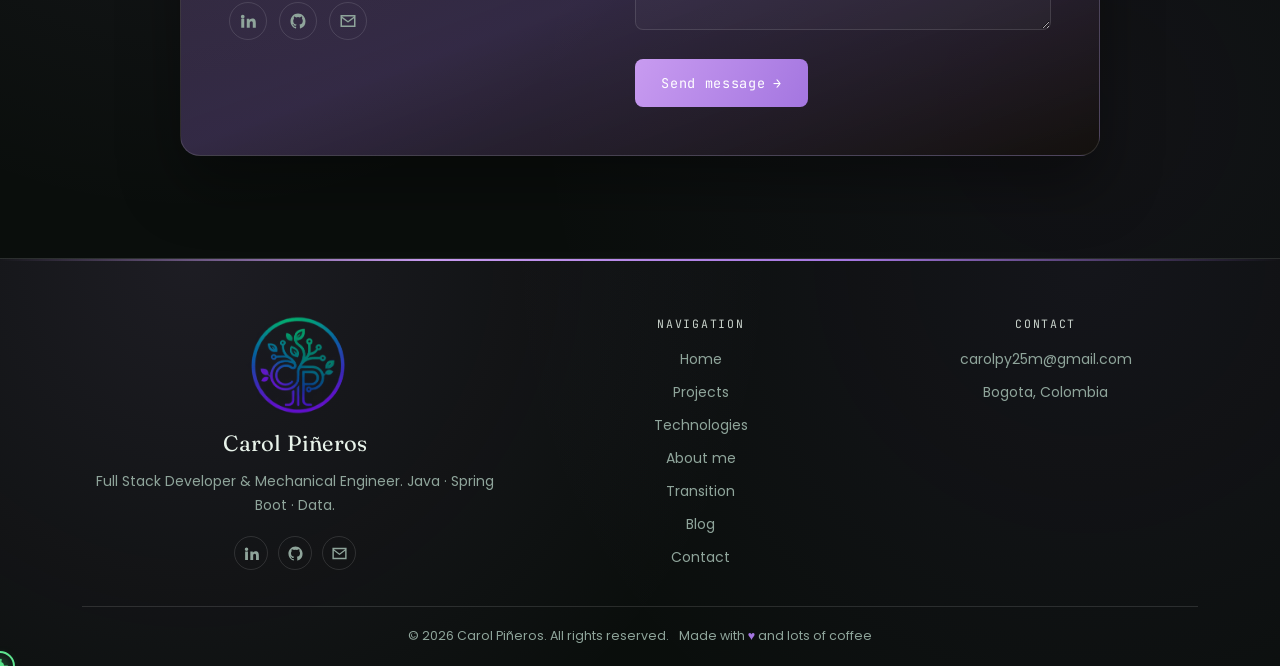
==== commit 371b3f17: "añadiendo wastoenergyproject" ====
--- a/index-en.html
+++ b/index-en.html
@@ -240,6 +240,33 @@
                 </article>
             </div>
 
+            <!-- Waste to Energy Project -->
+            <div class="col-md-6 col-lg-4">
+                <article class="proj-card reveal reveal-delay-3">
+                    <div class="proj-winbar">
+                        <span class="dot dot-r"></span><span class="dot dot-y"></span><span class="dot dot-g"></span>
+                        <span class="proj-path">~/projects/waste-to-energy</span>
+                    </div>
+                    <a href="https://github.com/CarolPinerosTrujillo/WasteTOEnergyProject" class="proj-thumb-link" target="_blank" aria-label="View project Waste to Energy Project">
+                        <div class="proj-thumb" style="background:linear-gradient(135deg, #87f59d 0%, #1b5e20 100%);">
+                            <span class="proj-tag">WEB APP</span>
+                            <img src="./assets/img/WastetoenergyProject.png" alt="Waste to Energy Project" class="proj-img">
+                        </div>
+                    </a>
+                    <div class="proj-body">
+                        <h3 class="proj-name">Waste to Energy Project</h3>
+                        <p class="proj-desc">Platform for converting organic and inorganic waste into energy. Management of collection, transformation and monitoring with a sustainable approach.</p>
+                        <div class="proj-stack">
+                            <span class="chip">Java</span><span class="chip">Spring Boot</span><span class="chip">PostgreSQL</span><span class="chip">JavaScript</span><span class="chip">HTML</span><span class="chip">CSS</span><span class="chip">Bootstrap</span><span class="chip">Git</span><span class="chip">GitHub</span>
+                        </div>
+                        <div class="proj-actions">
+                            <a href="https://github.com/CarolPinerosTrujillo/WasteTOEnergyProject" class="proj-link" target="_blank" rel="noopener"><span>View on GitHub</span> <span class="arrow">→</span></a>
+                            <a href="https://github.com/CarolPinerosTrujillo/WasteTOEnergyProject" class="proj-link" target="_blank"><span>View project</span> <span class="arrow">→</span></a>
+                        </div>
+                    </div>
+                </article>
+            </div>
+
             <!-- Coworking API -->
             <div class="col-md-6 col-lg-4">
                 <article class="proj-card reveal reveal-delay-1">
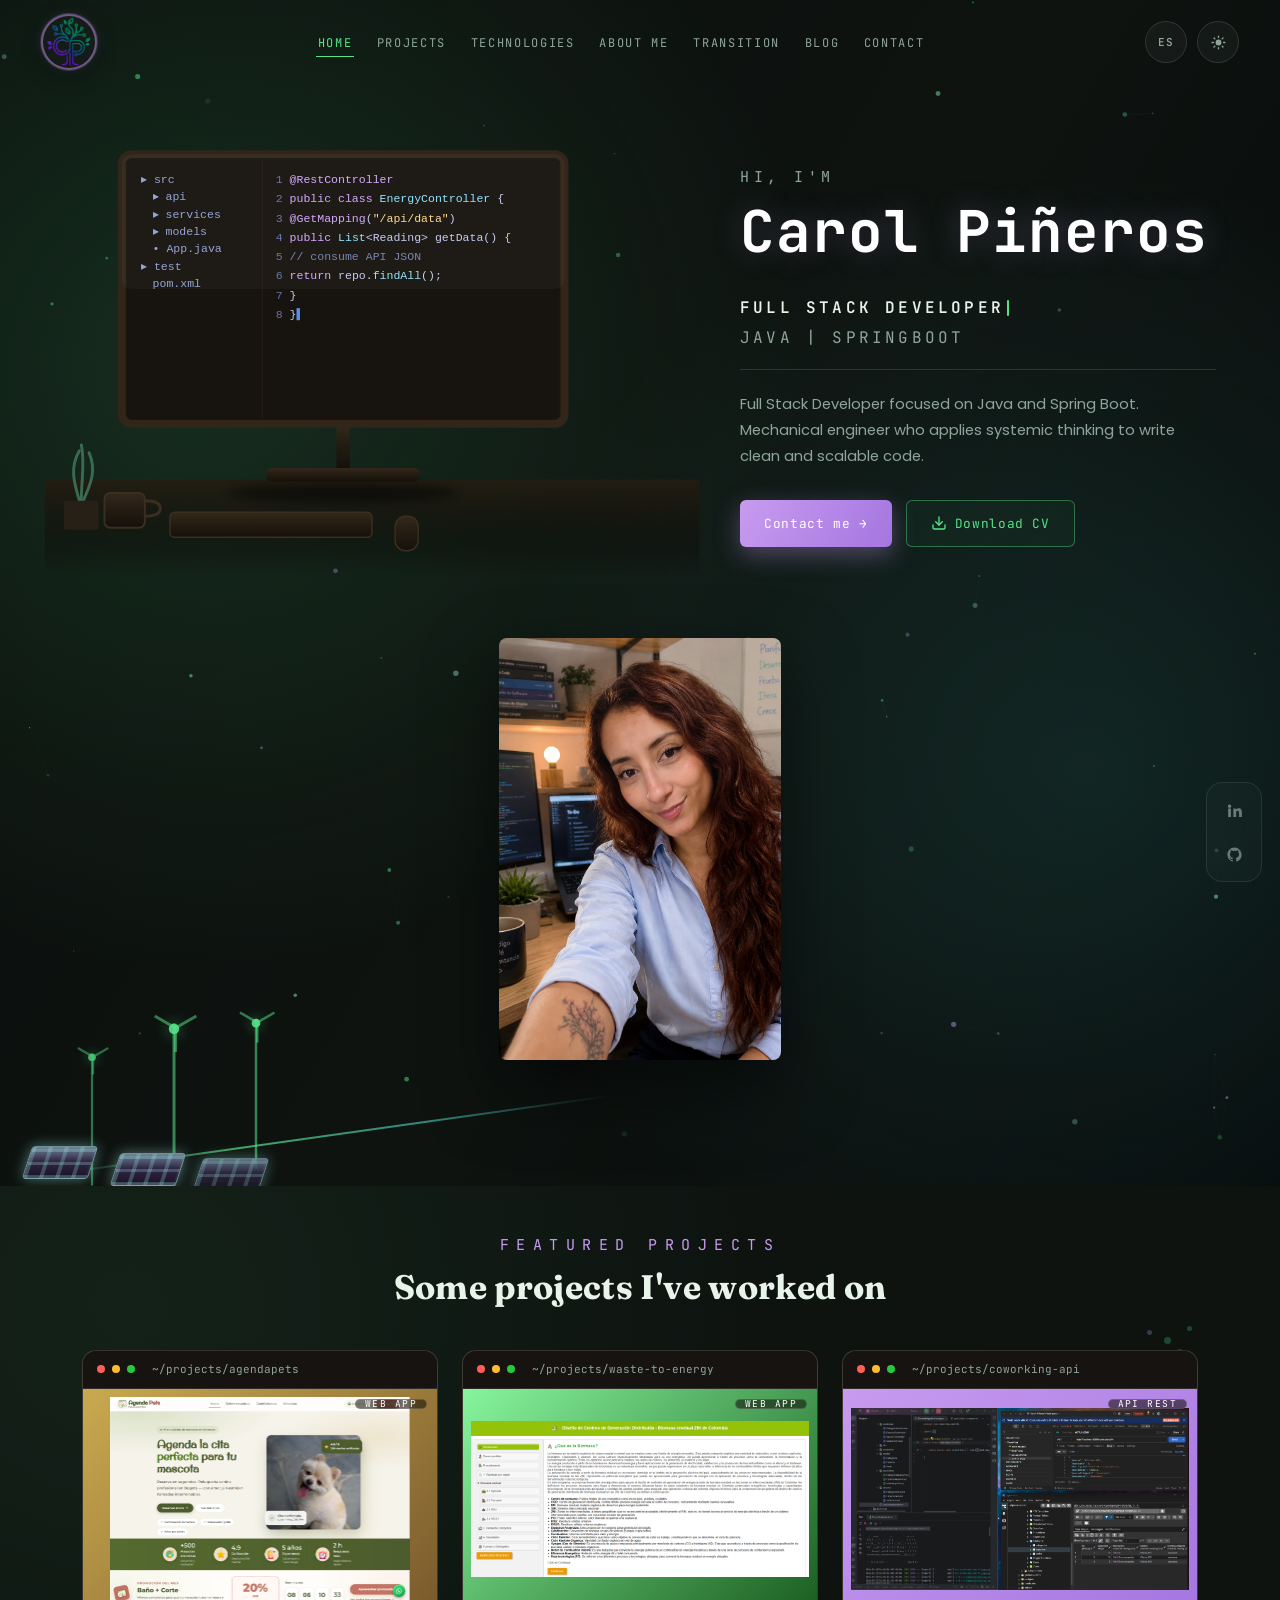
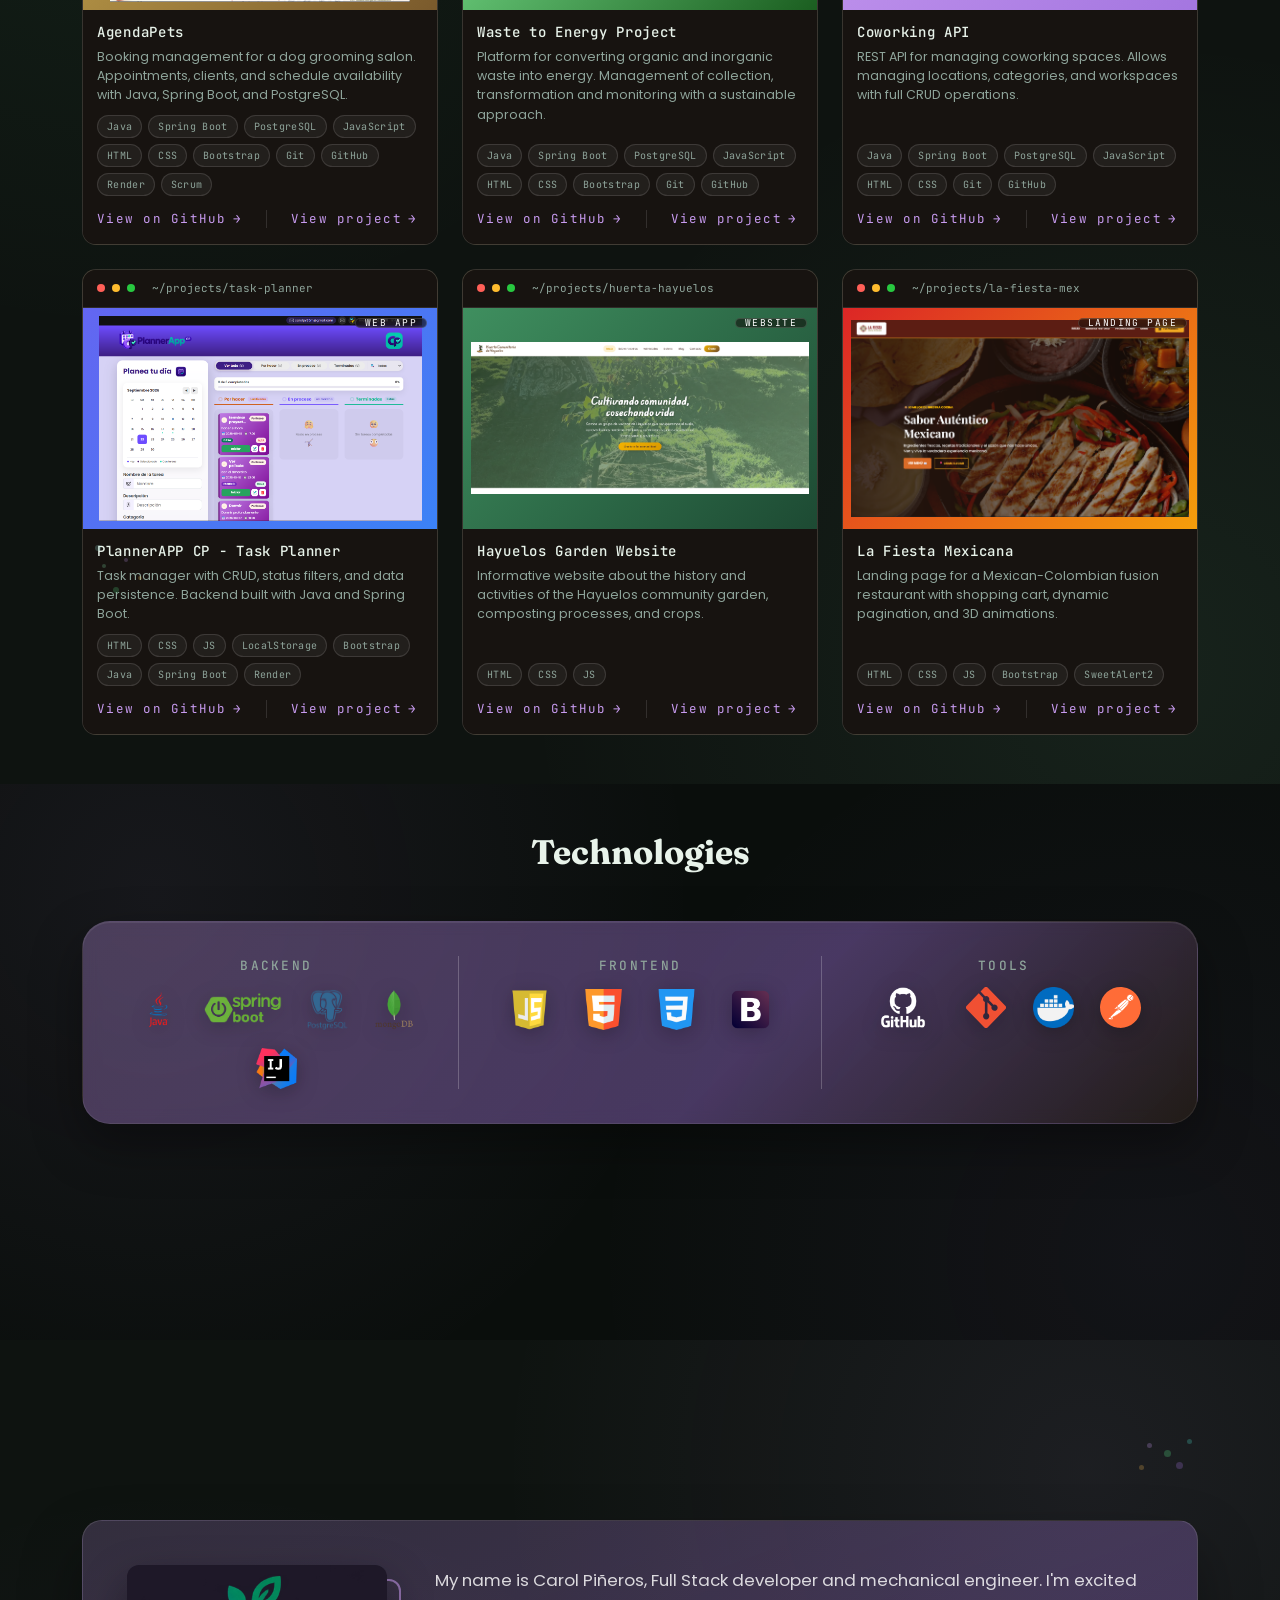
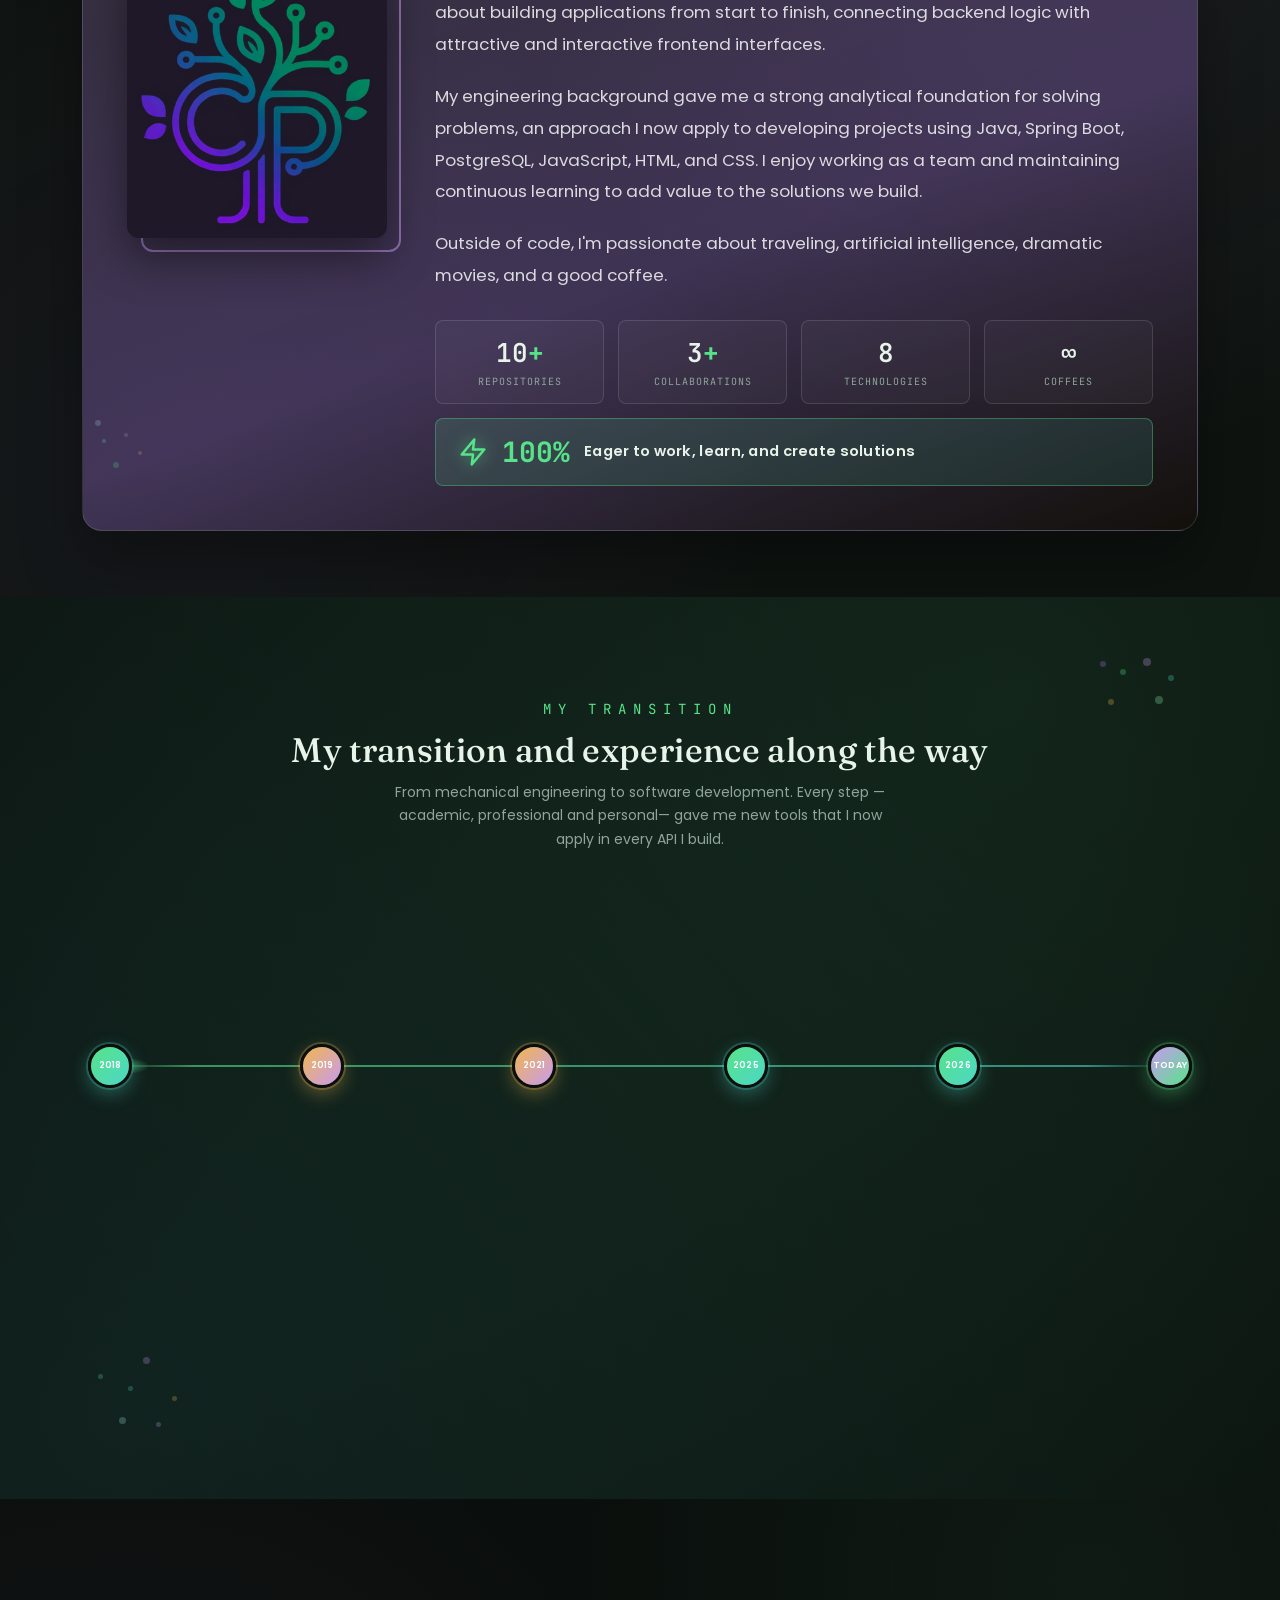
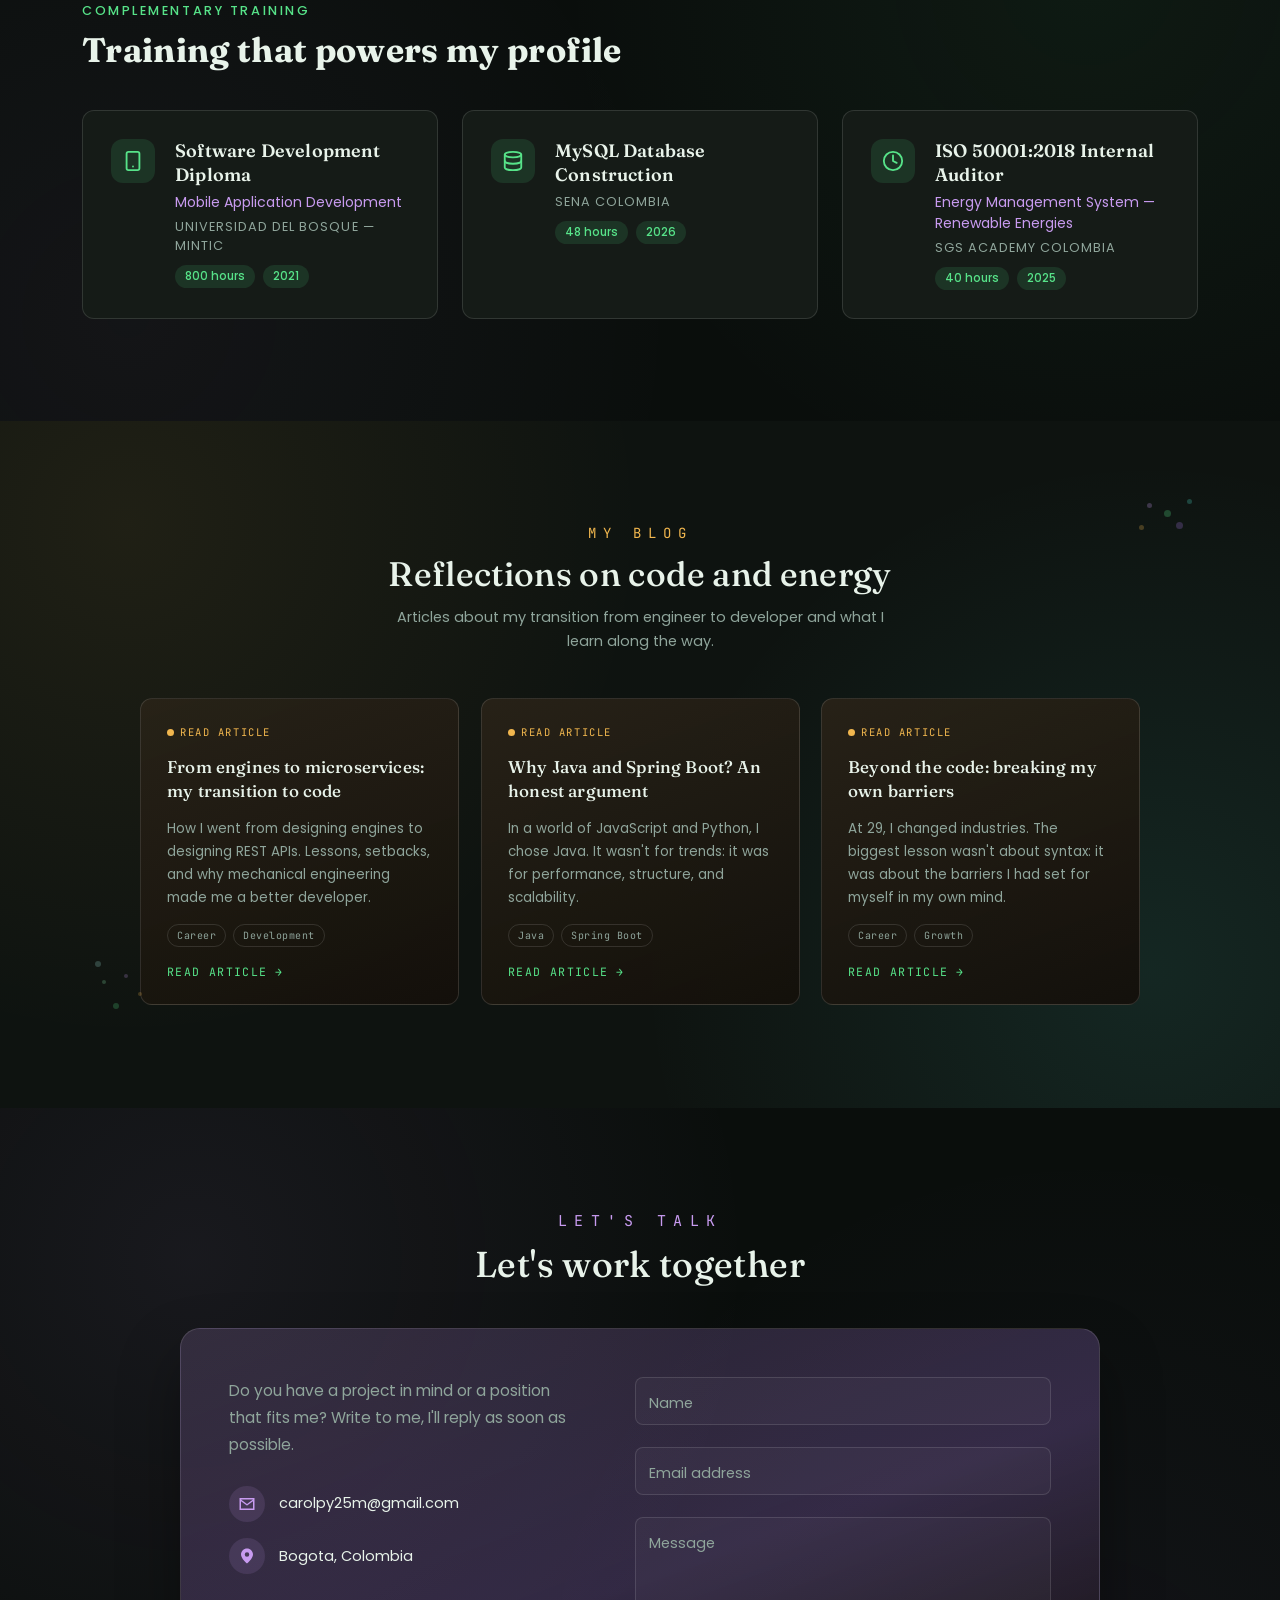
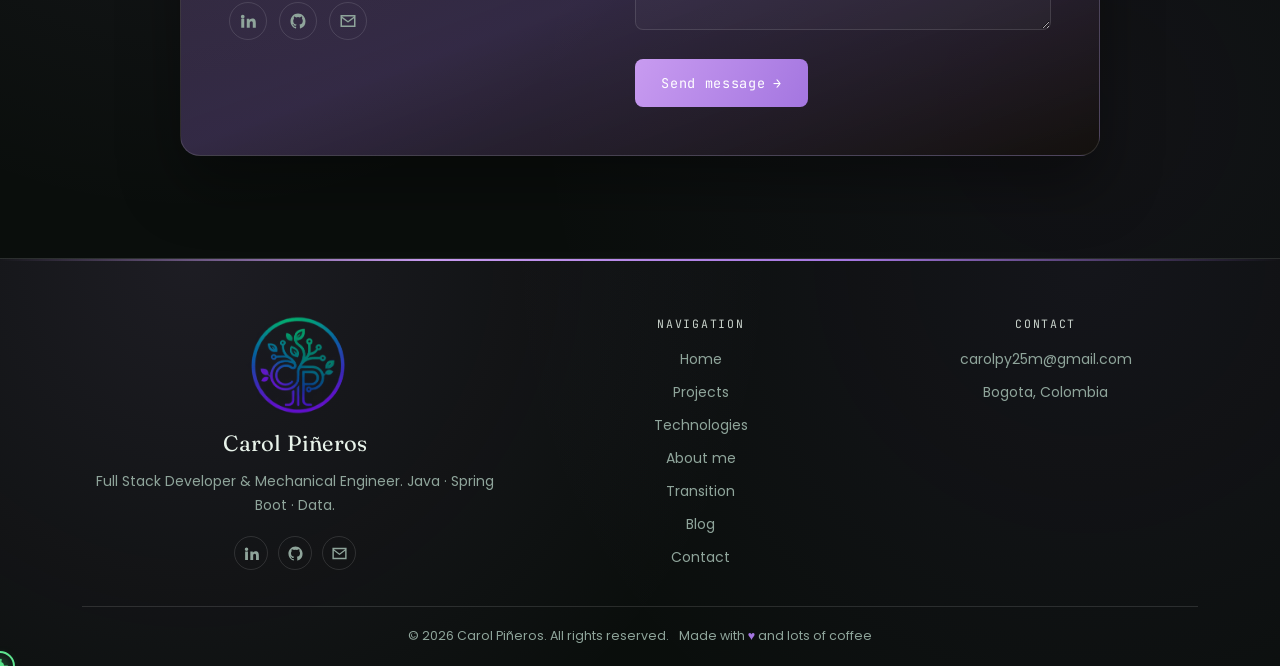
==== commit ace70ac2: "correccion ruta imagen WasteToEnergyProject y link hoja de vida" ====
--- a/index-en.html
+++ b/index-en.html
@@ -250,7 +250,7 @@
                     <a href="https://github.com/CarolPinerosTrujillo/WasteTOEnergyProject" class="proj-thumb-link" target="_blank" aria-label="View project Waste to Energy Project">
                         <div class="proj-thumb" style="background:linear-gradient(135deg, #87f59d 0%, #1b5e20 100%);">
                             <span class="proj-tag">WEB APP</span>
-                            <img src="./assets/img/WastetoenergyProject.png" alt="Waste to Energy Project" class="proj-img">
+                            <img src="./assets/img/WastetoEnergyProject.png" alt="Waste to Energy Project" class="proj-img">
                         </div>
                     </a>
                     <div class="proj-body">
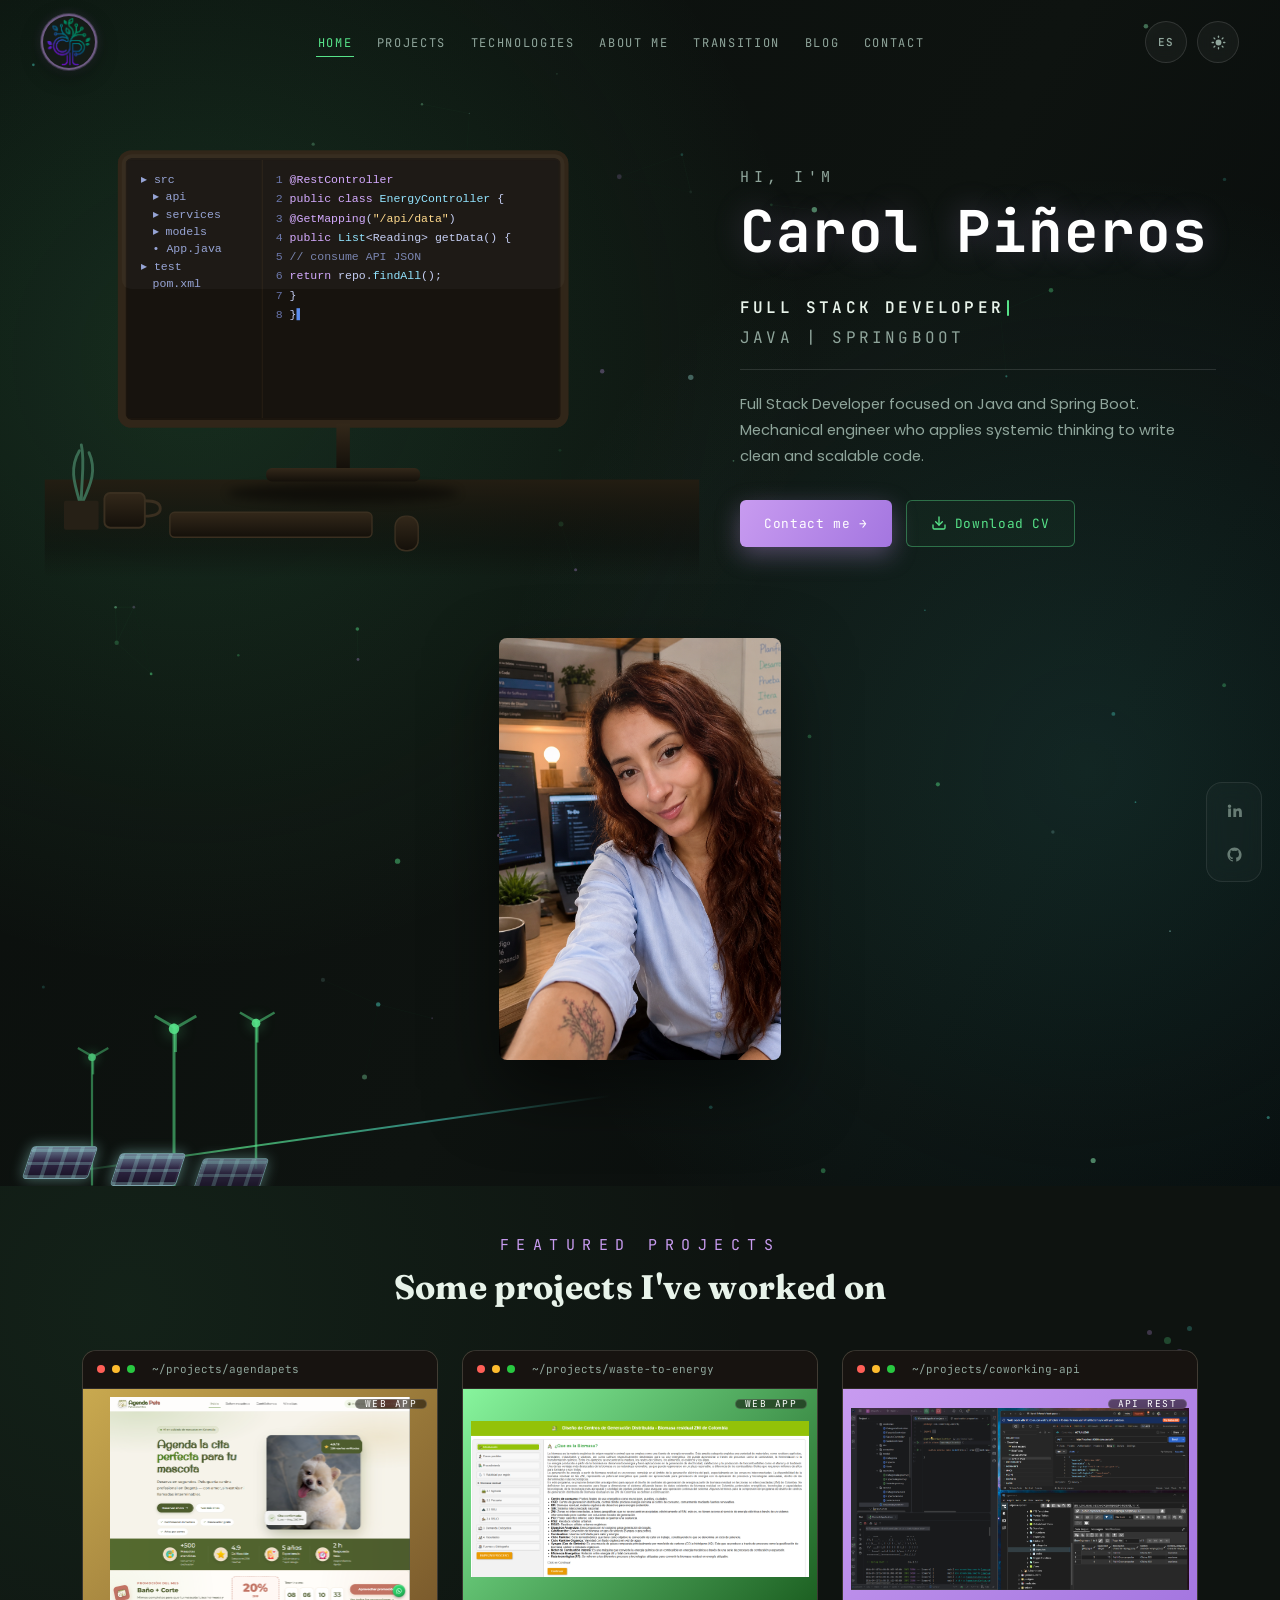
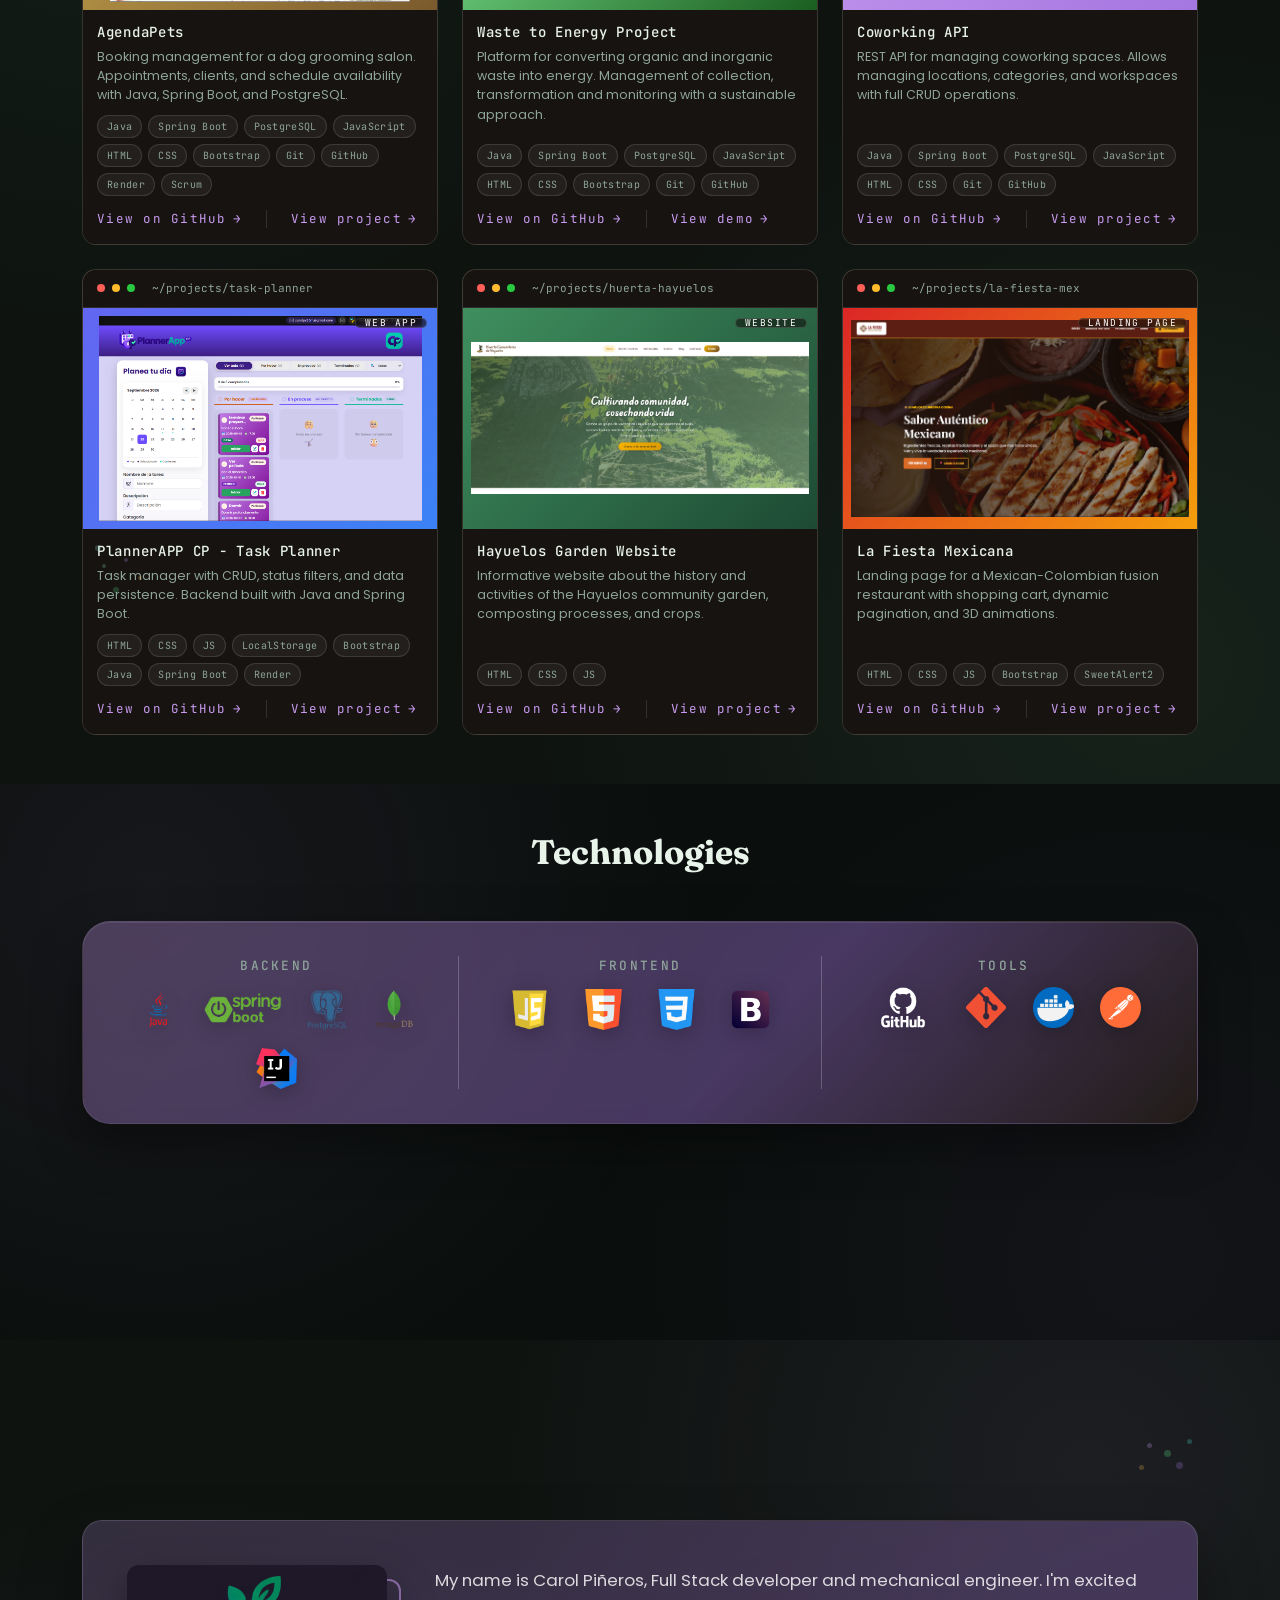
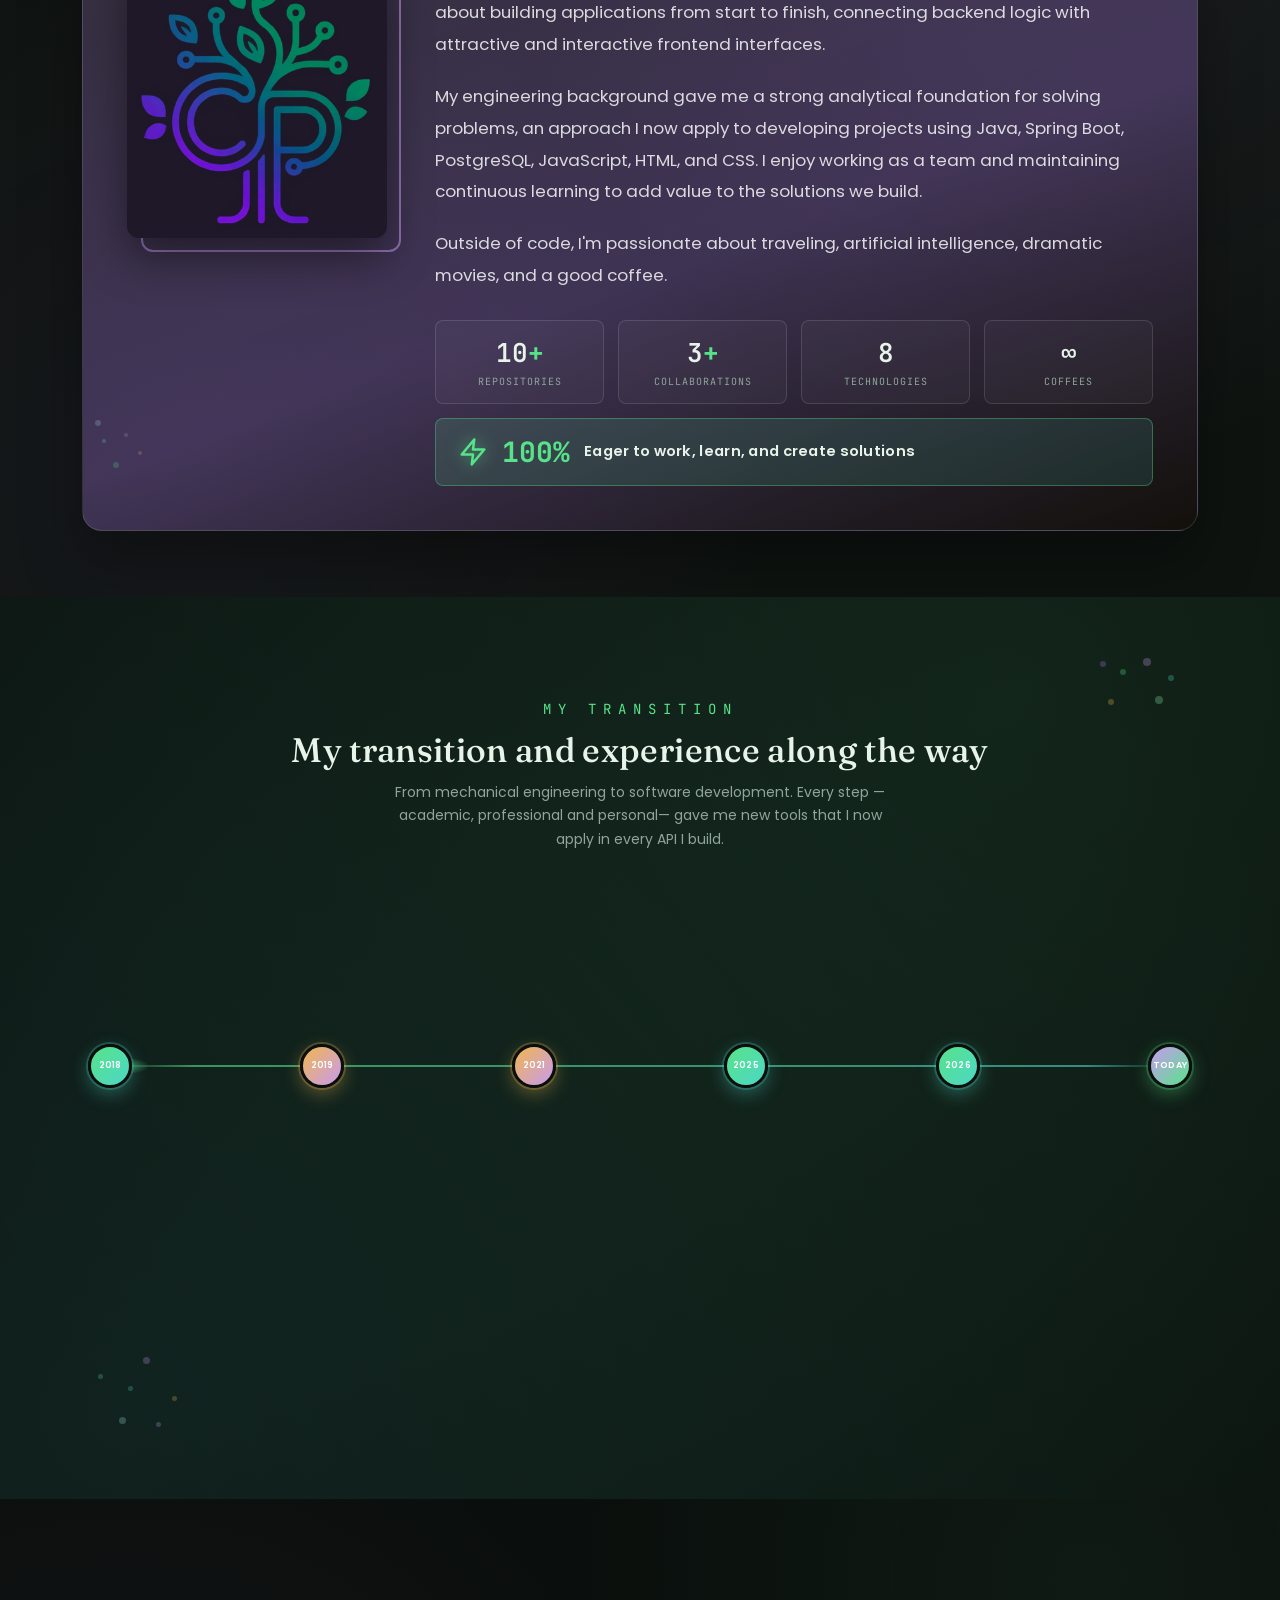
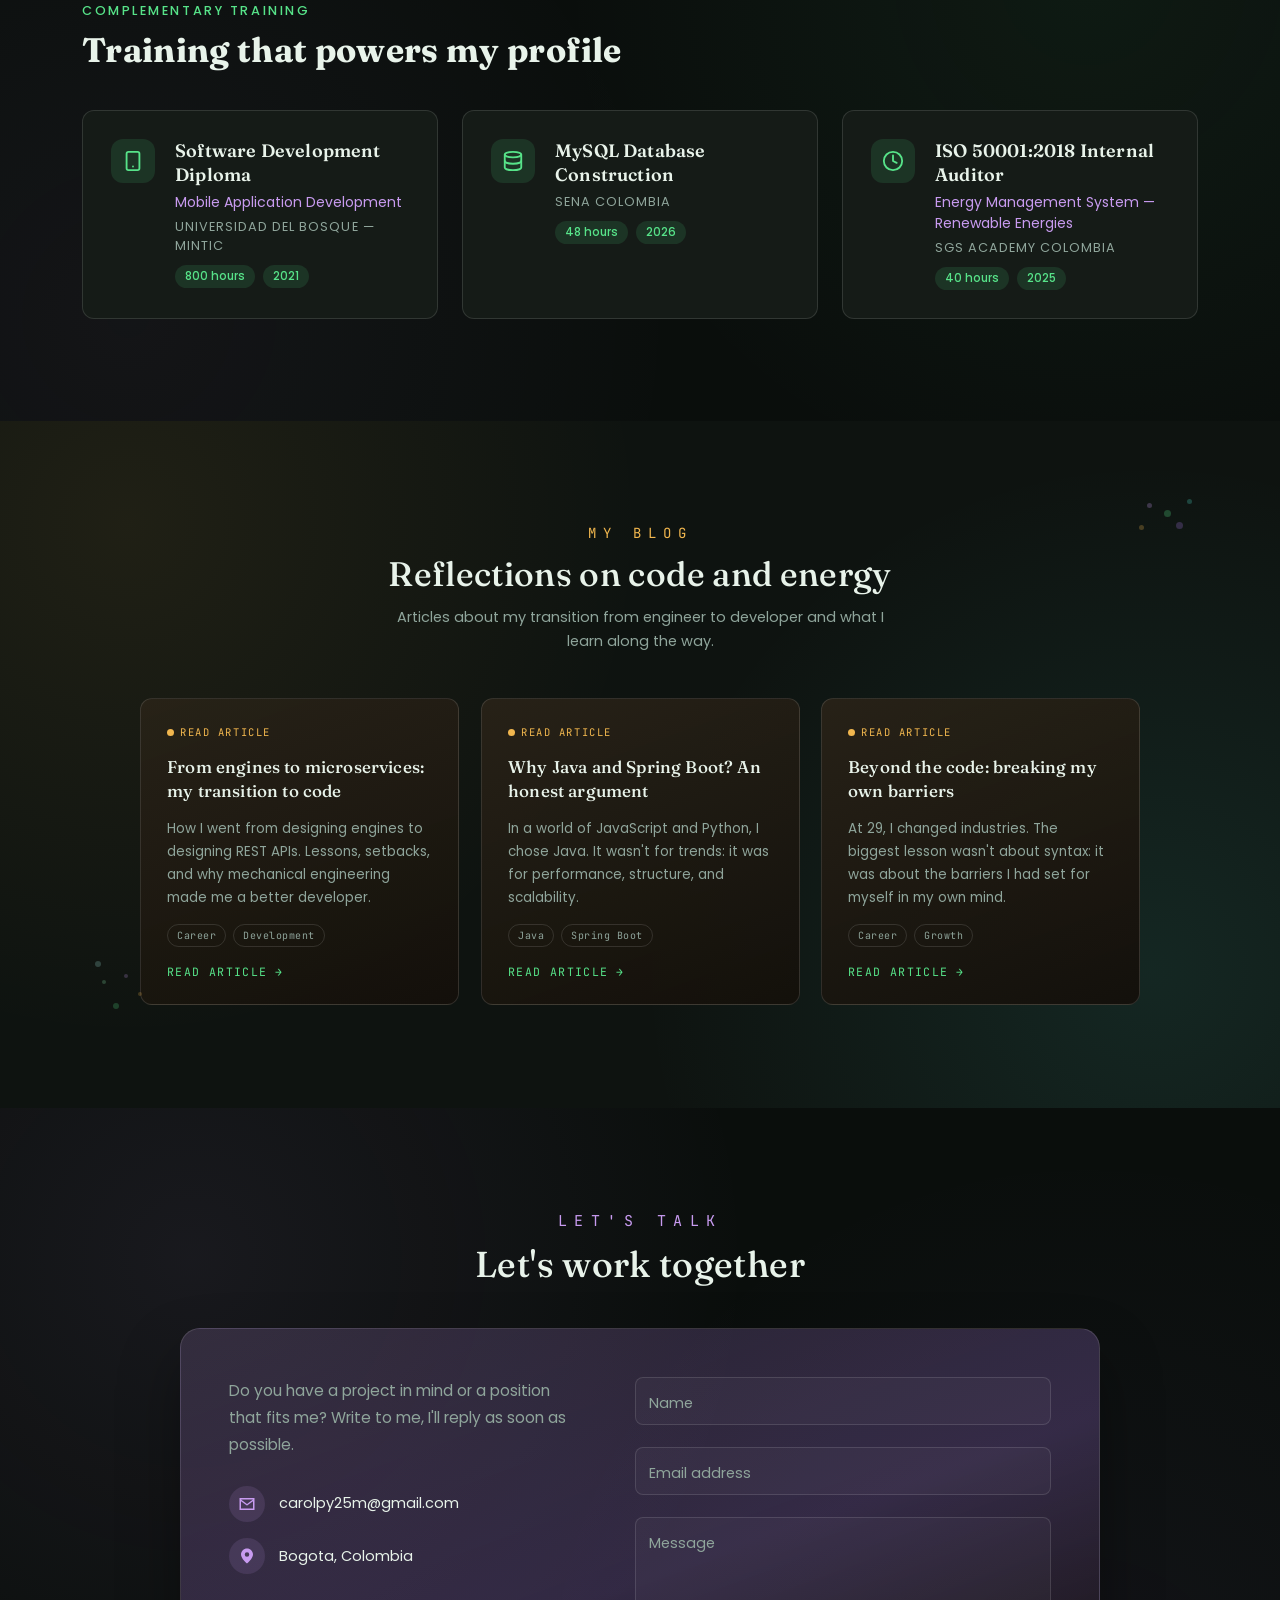
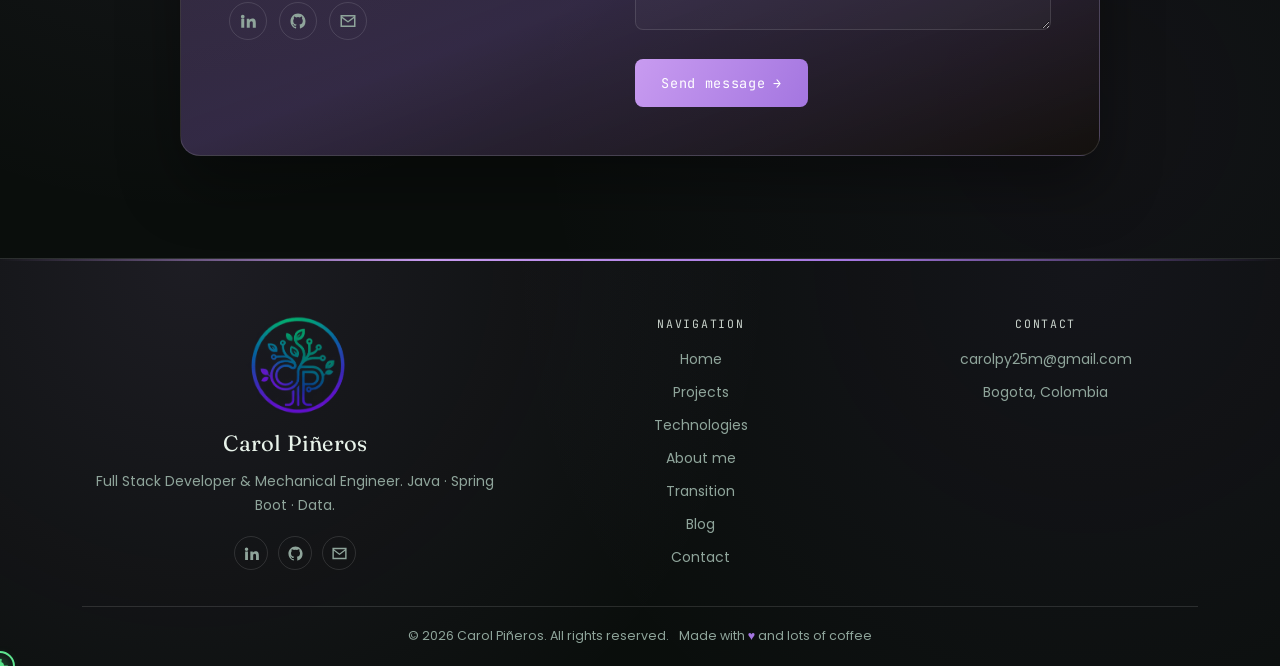
==== commit 10f52dad: "actualizar link demo proyecto Waste To Energy" ====
--- a/index-en.html
+++ b/index-en.html
@@ -261,7 +261,7 @@
                         </div>
                         <div class="proj-actions">
                             <a href="https://github.com/CarolPinerosTrujillo/WasteTOEnergyProject" class="proj-link" target="_blank" rel="noopener"><span>View on GitHub</span> <span class="arrow">→</span></a>
-                            <a href="https://github.com/CarolPinerosTrujillo/WasteTOEnergyProject" class="proj-link" target="_blank"><span>View project</span> <span class="arrow">→</span></a>
+                            <a href="https://carolpinerostrujillo.github.io/WasteTOEnergyProject/" class="proj-link" target="_blank" rel="noopener"><span>View demo</span> <span class="arrow">→</span></a>
                         </div>
                     </div>
                 </article>
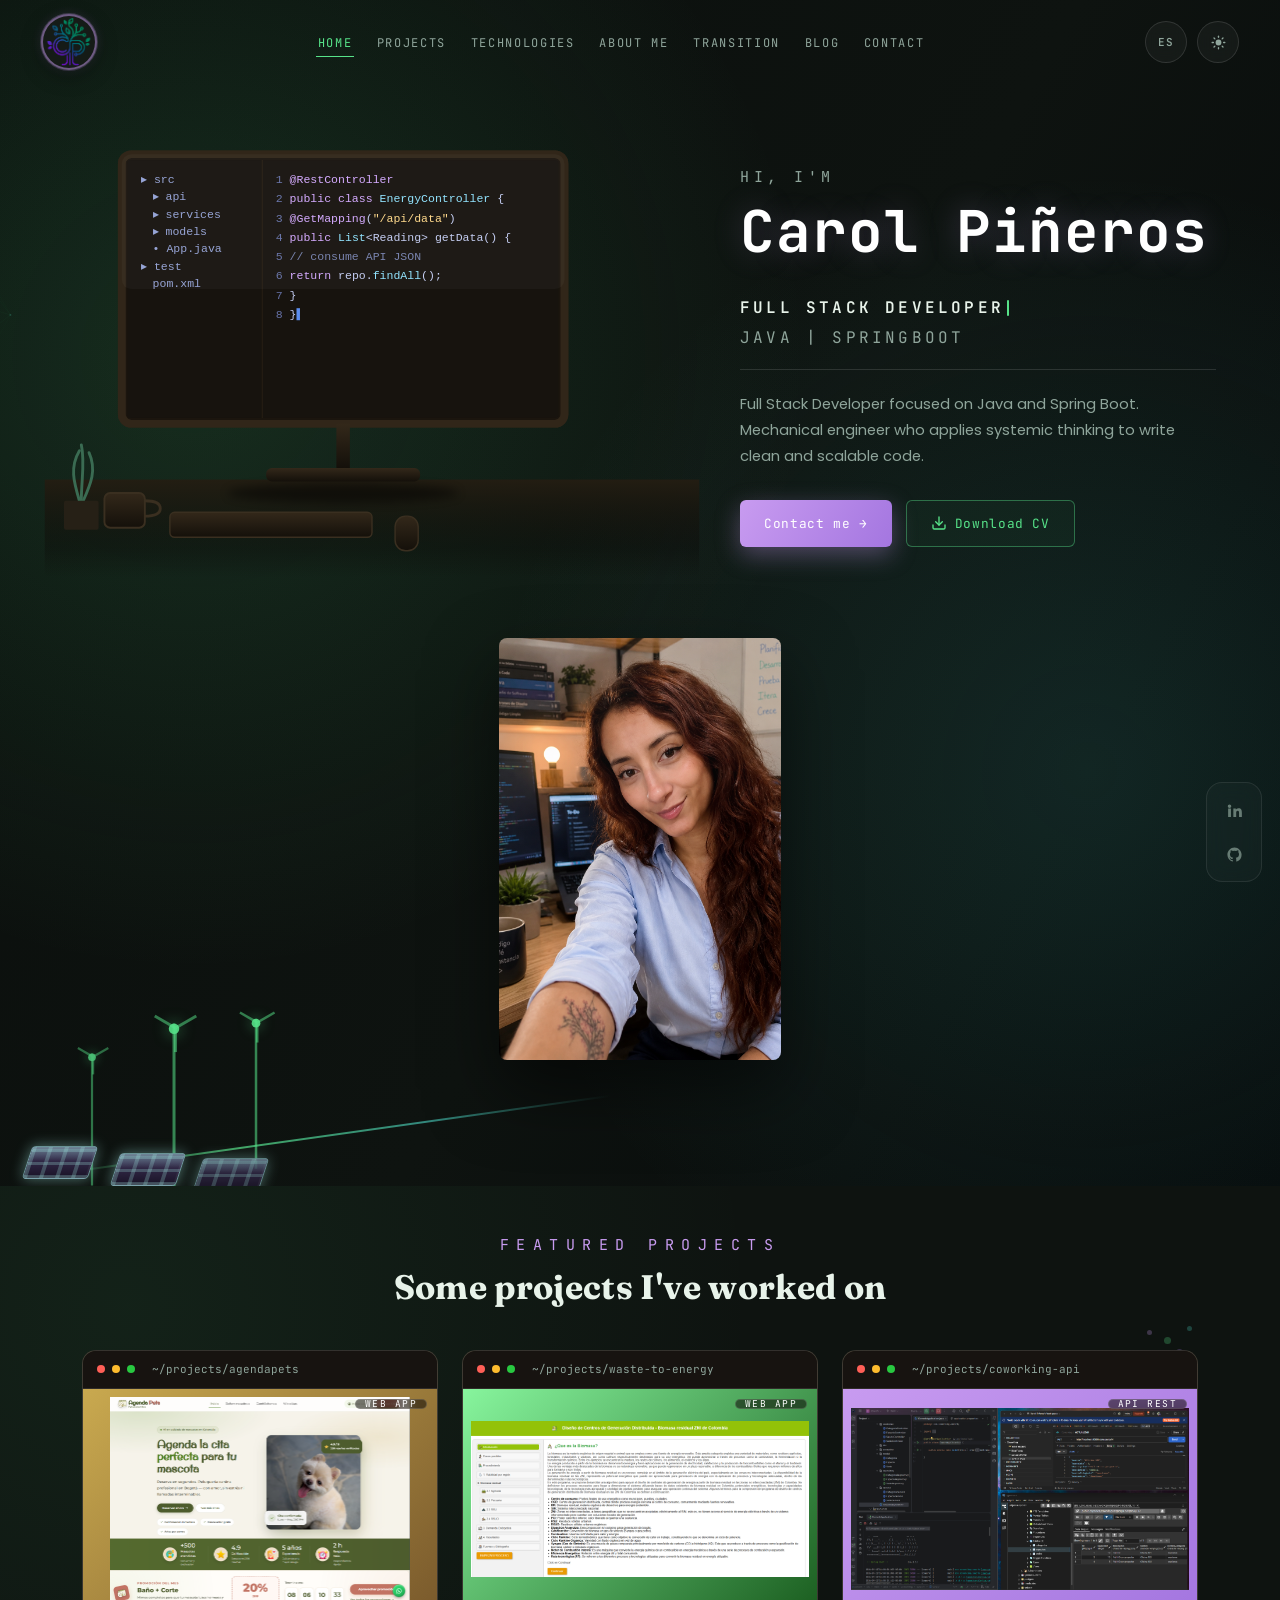
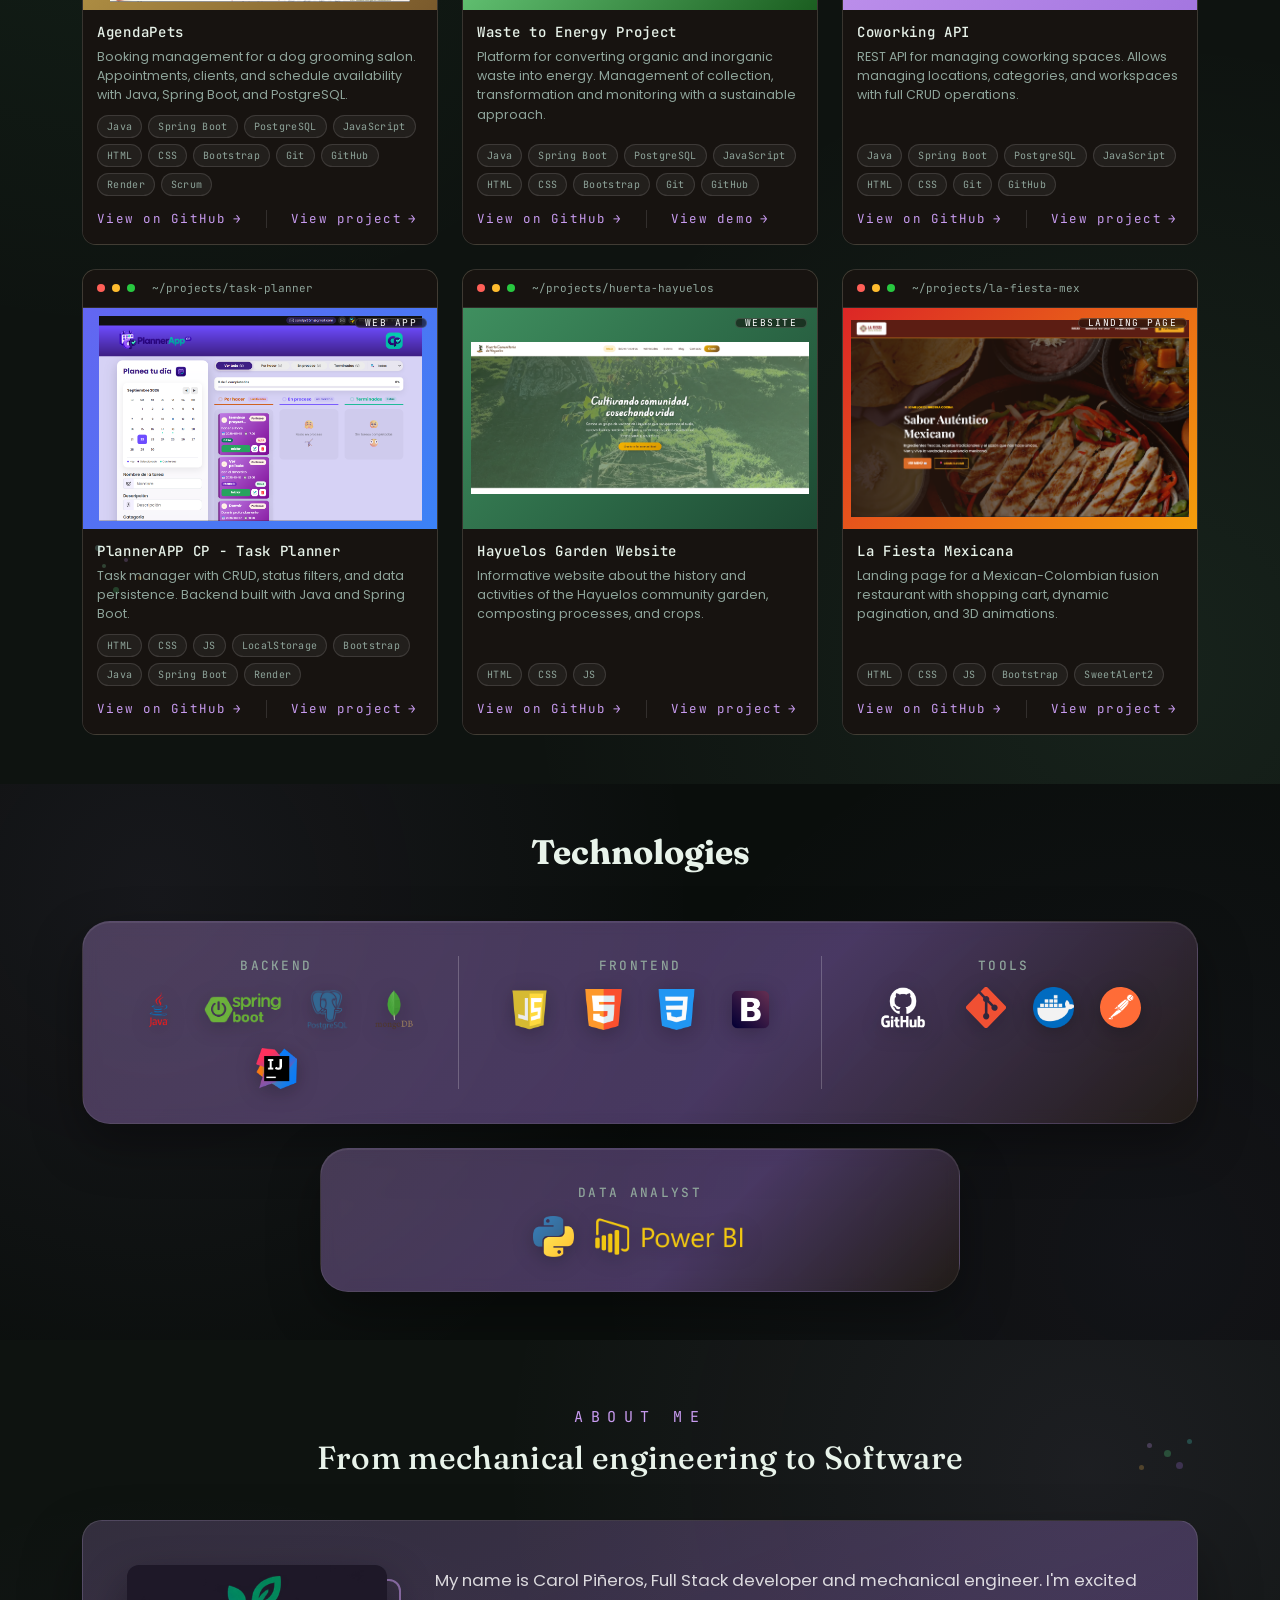
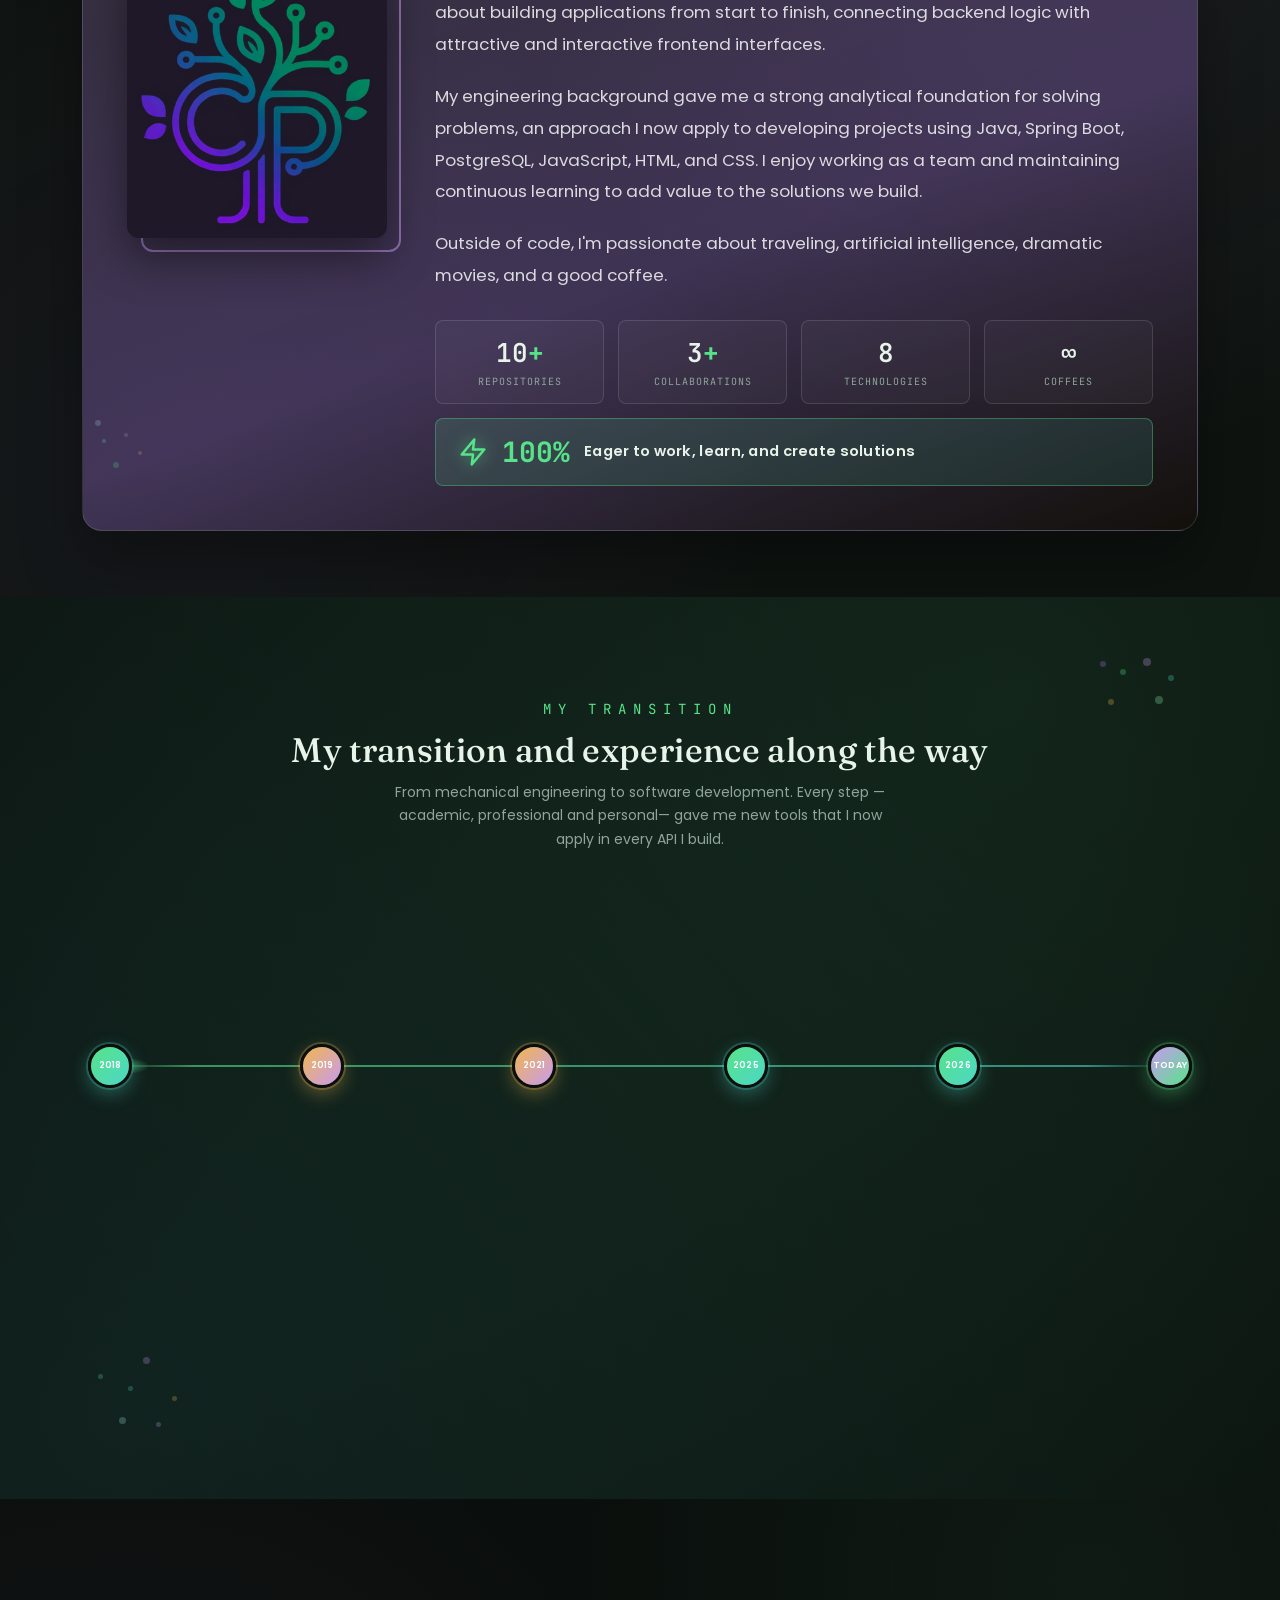
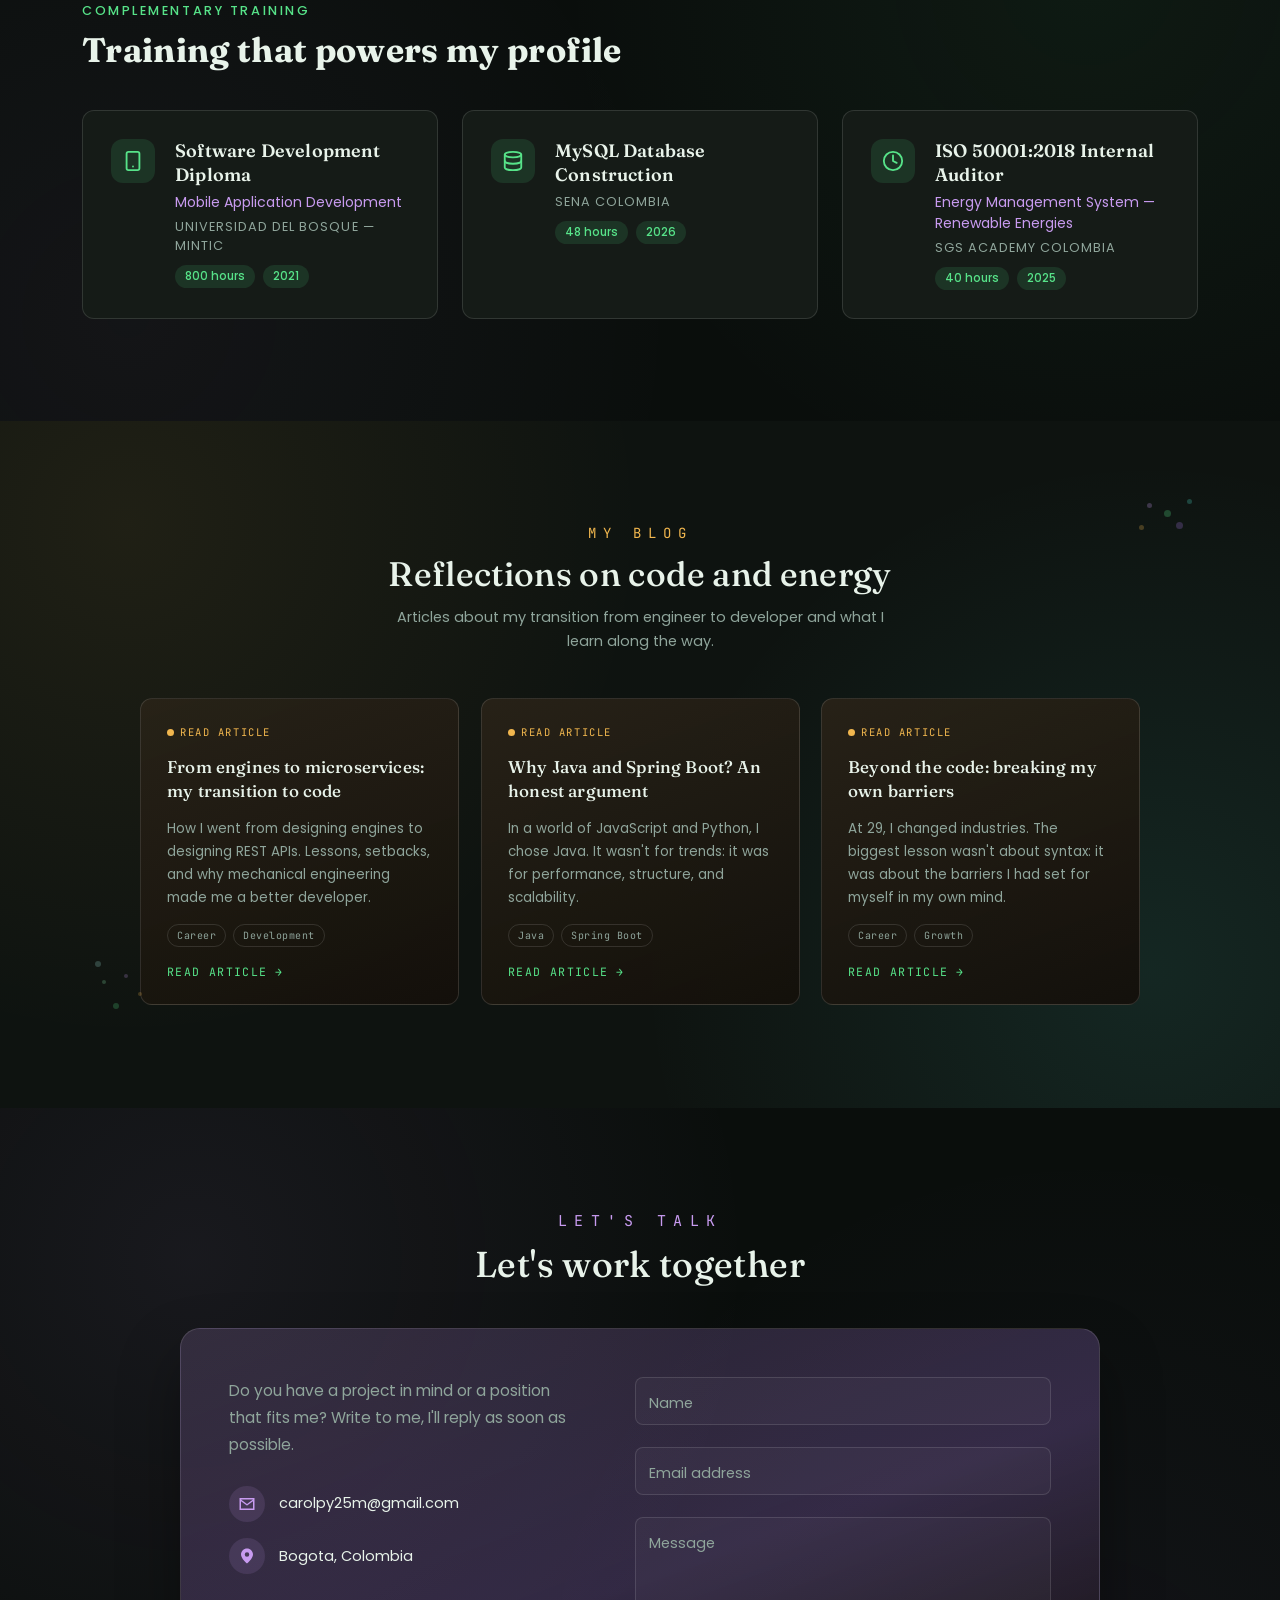
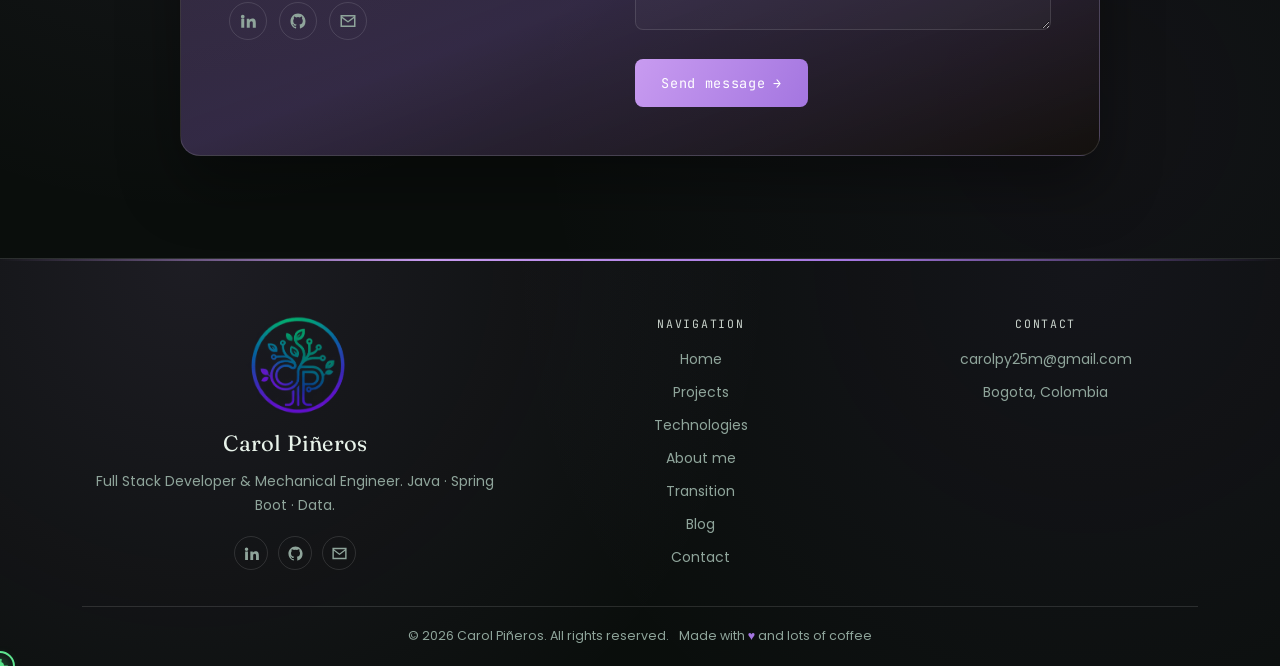
==== commit 2af16d4f: "Actualización link proyecto Waste to energy" ====
--- a/index-en.html
+++ b/index-en.html
@@ -247,7 +247,7 @@
                         <span class="dot dot-r"></span><span class="dot dot-y"></span><span class="dot dot-g"></span>
                         <span class="proj-path">~/projects/waste-to-energy</span>
                     </div>
-                    <a href="https://github.com/CarolPinerosTrujillo/WasteTOEnergyProject" class="proj-thumb-link" target="_blank" aria-label="View project Waste to Energy Project">
+                    <a href="https://carolpinerostrujillo.github.io/WasteTOEnergyProject/" class="proj-thumb-link" target="_blank" aria-label="View project Waste to Energy Project">
                         <div class="proj-thumb" style="background:linear-gradient(135deg, #87f59d 0%, #1b5e20 100%);">
                             <span class="proj-tag">WEB APP</span>
                             <img src="./assets/img/WastetoEnergyProject.png" alt="Waste to Energy Project" class="proj-img">
